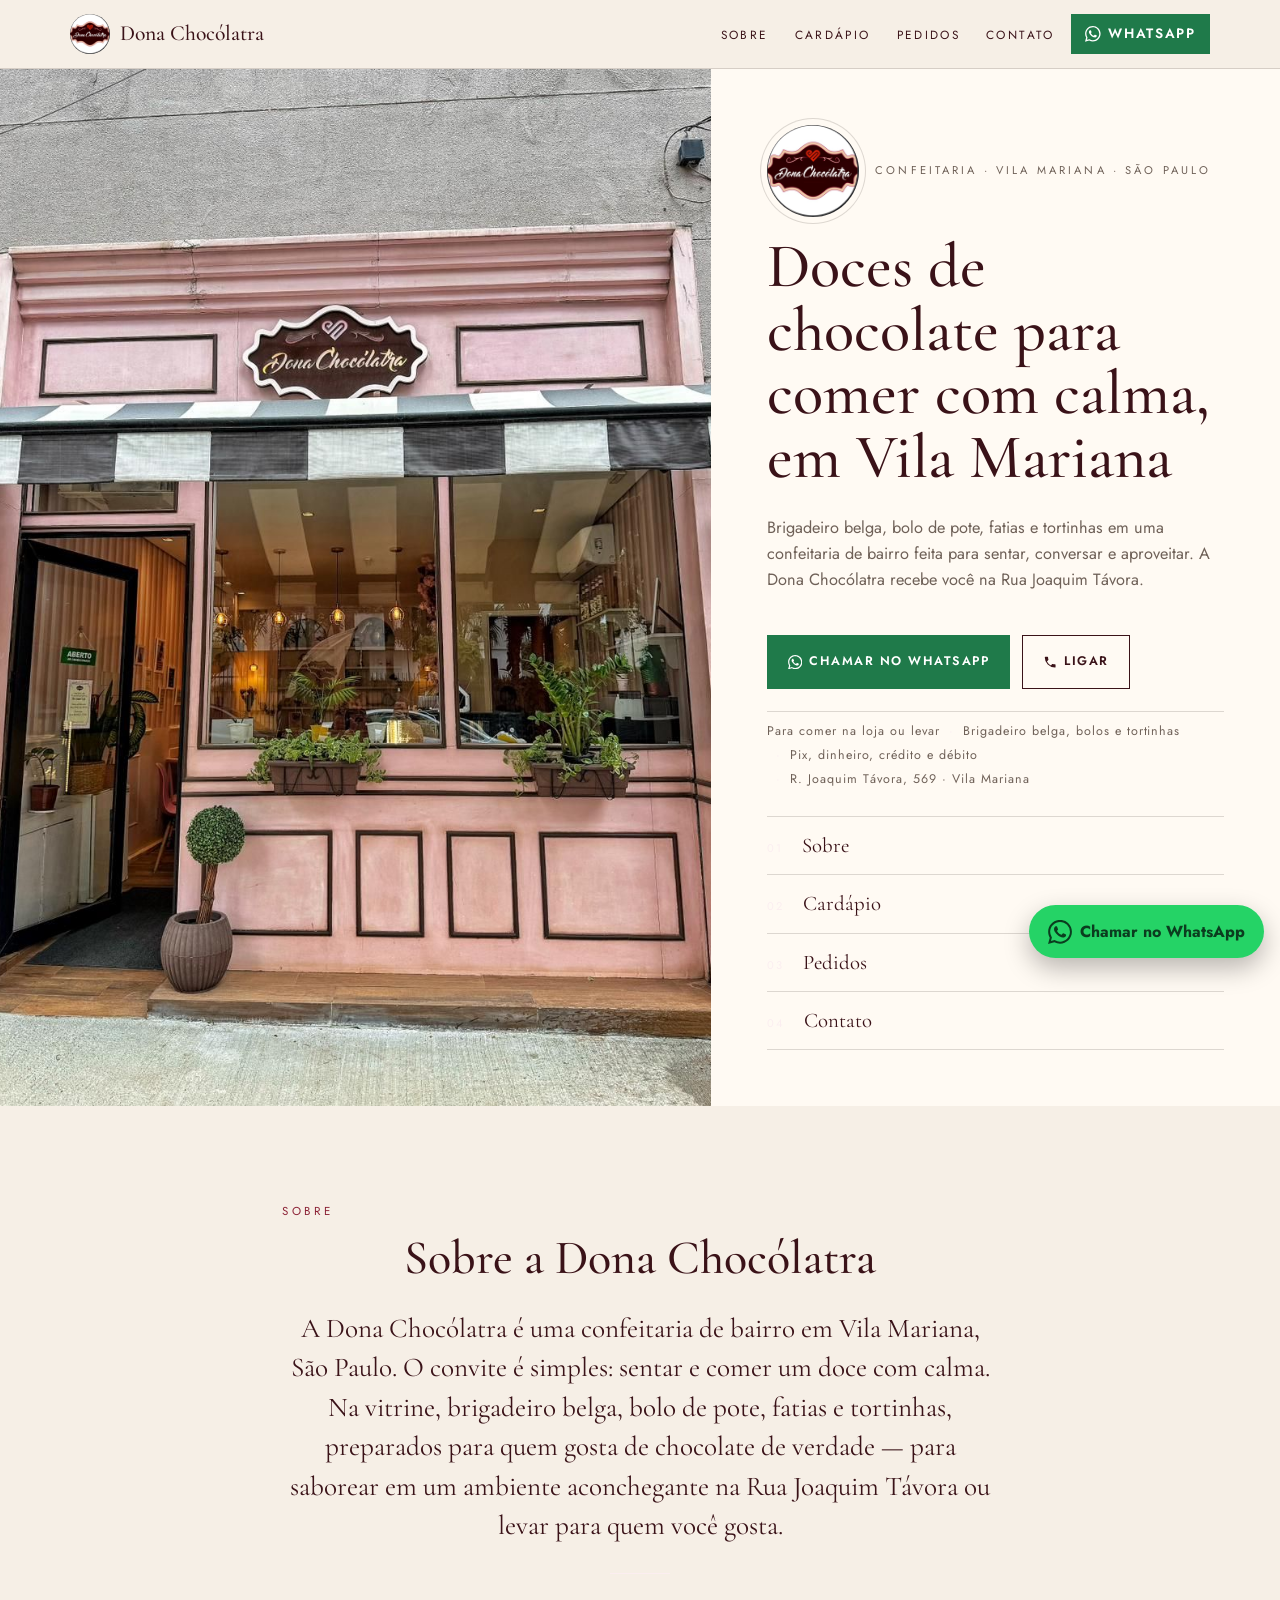
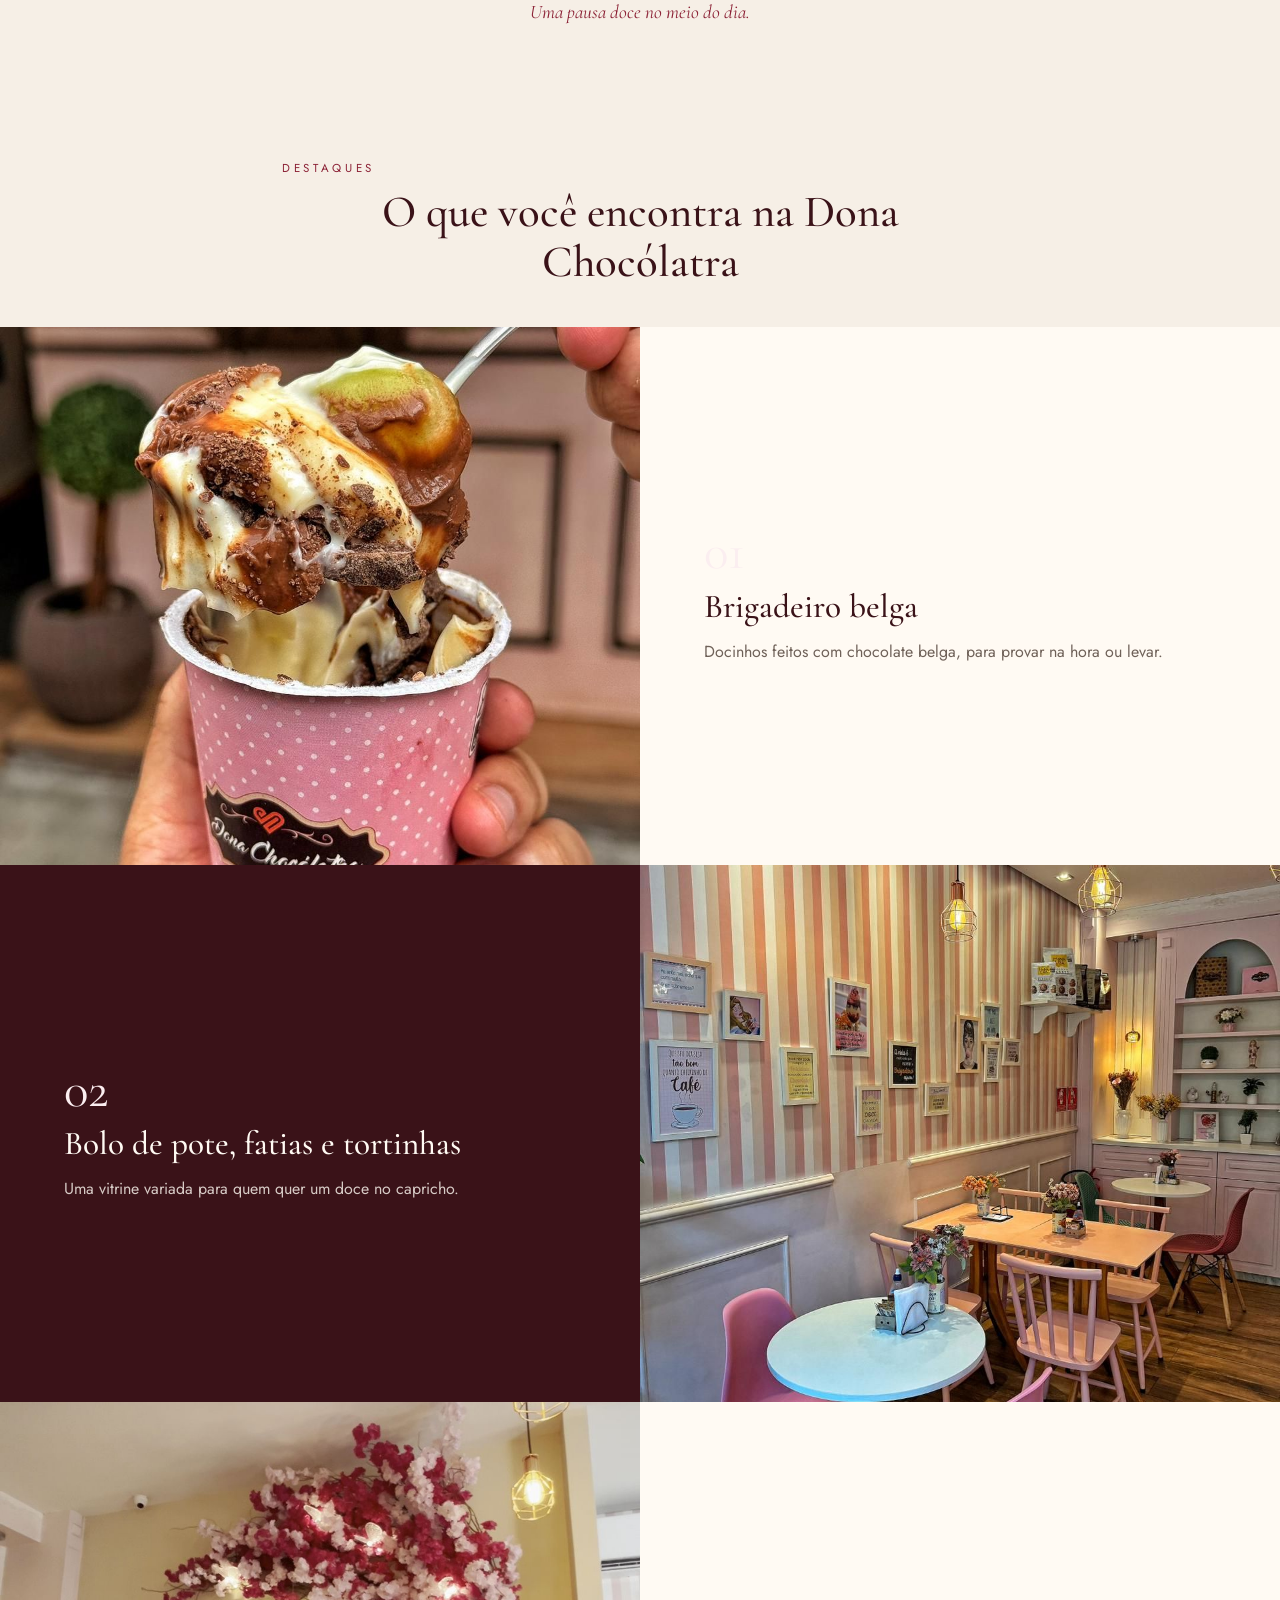
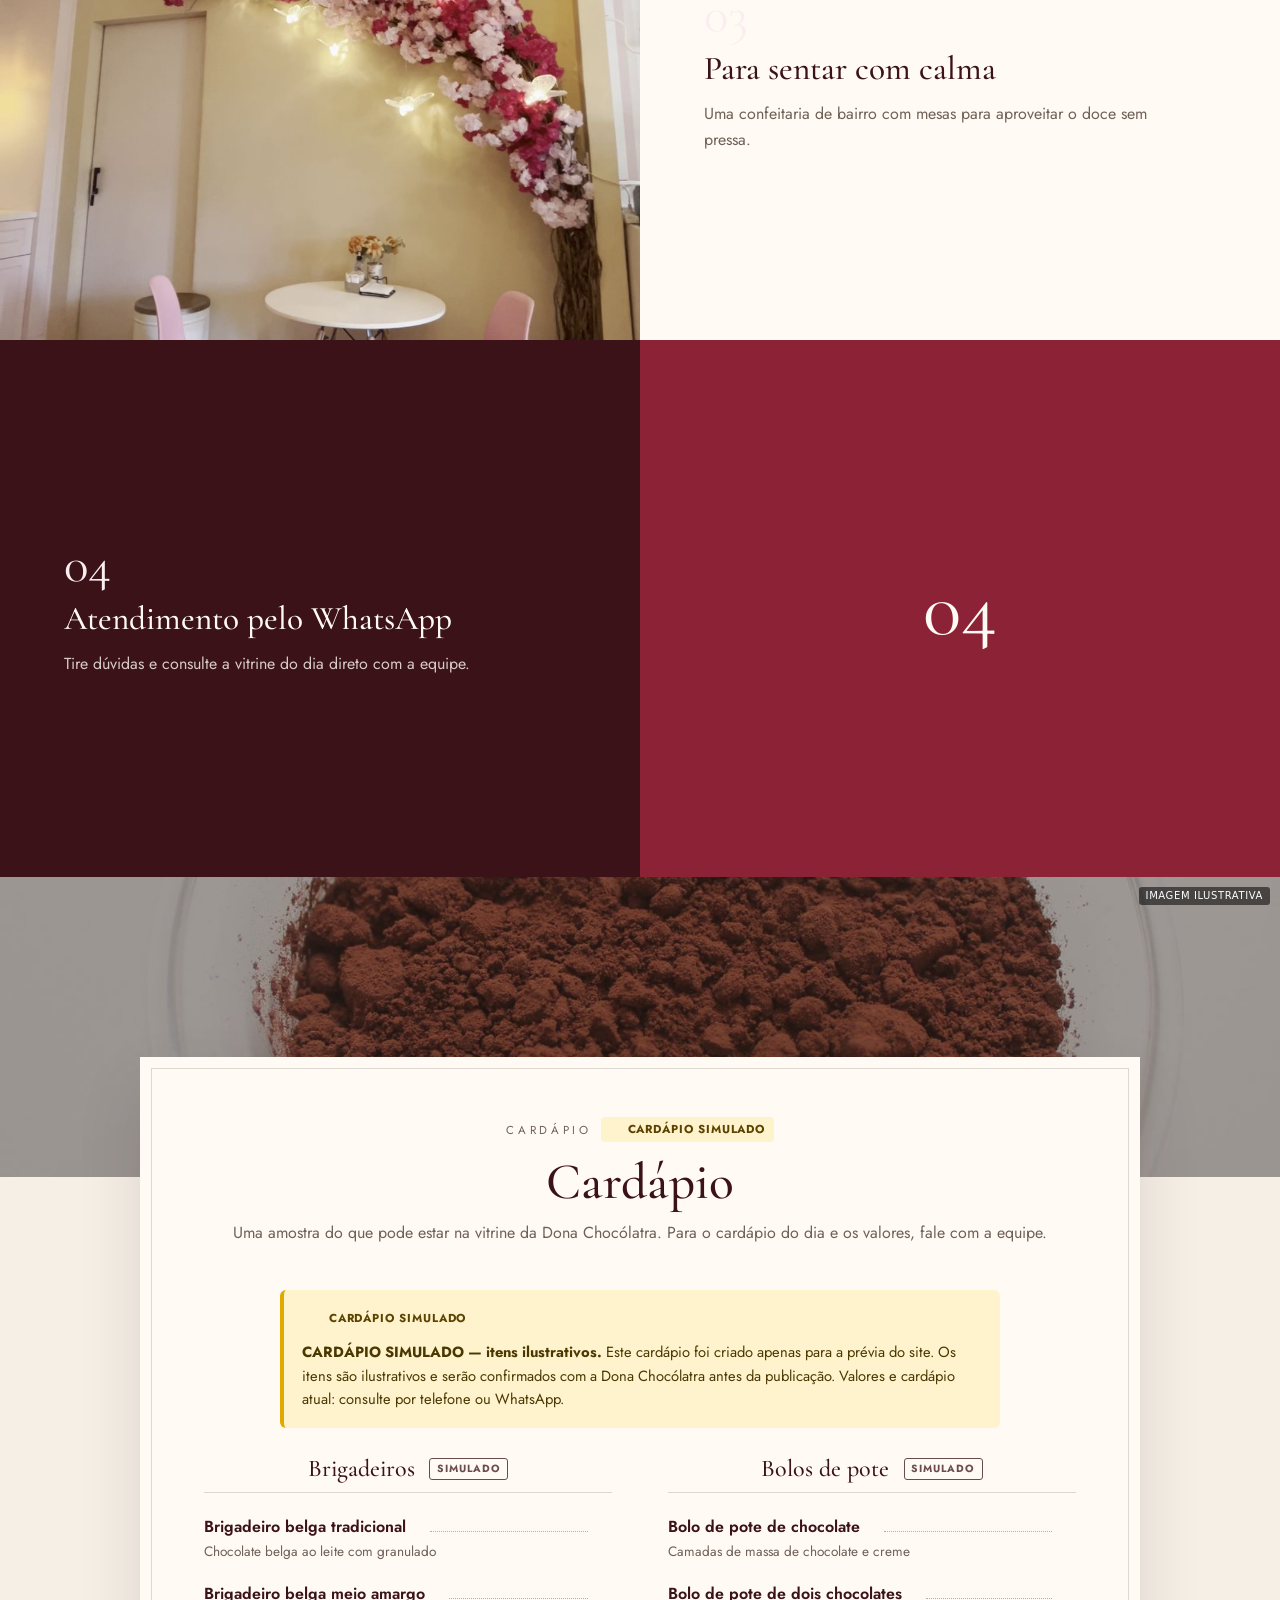
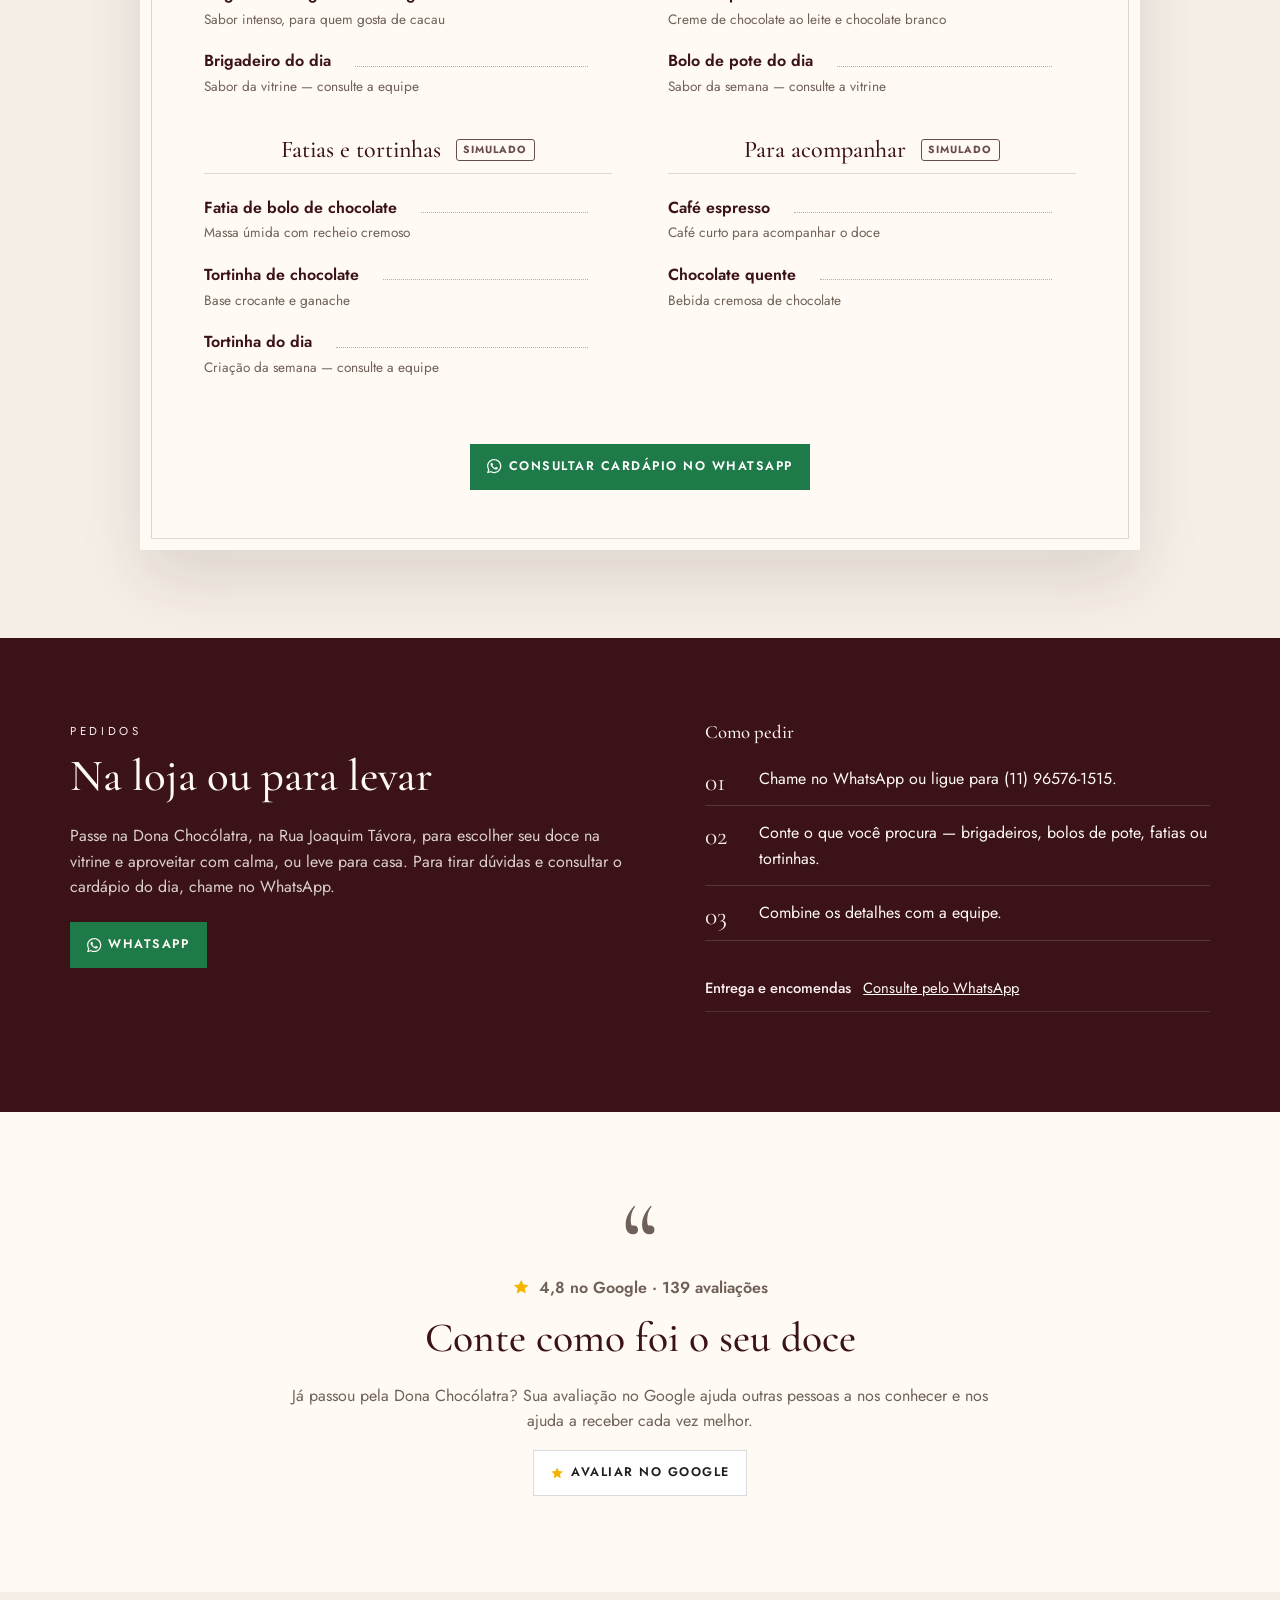
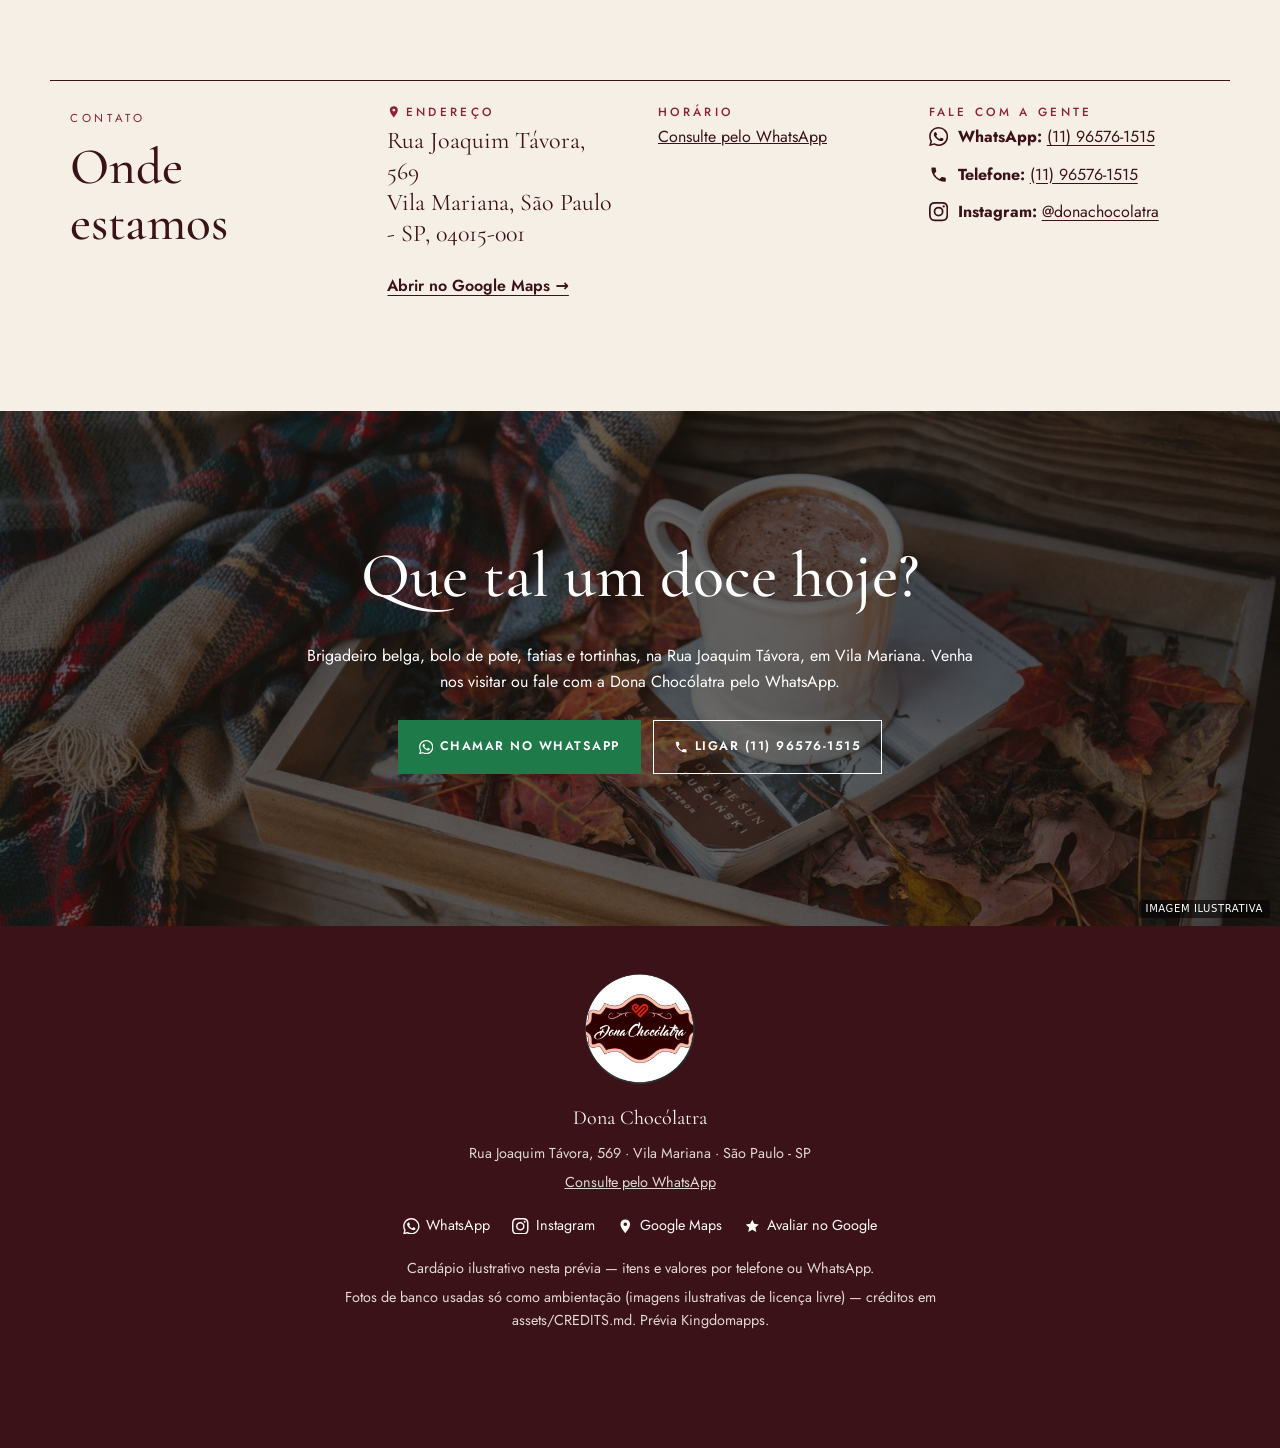
==== v1/index.html @ 901266a9 "publish: Dona Chocólatra — 2 estruturas de layout (copy.md)" ====
<!DOCTYPE html>
<html lang="pt-BR">
<head>
<meta charset="UTF-8" />
<meta name="viewport" content="width=device-width, initial-scale=1" />
<meta name="robots" content="noindex, nofollow" />
<title>Dona Chocólatra | Confeitaria em Vila Mariana, São Paulo</title>
<meta name="description" content="Confeitaria de bairro em Vila Mariana, na Rua Joaquim Távora. Brigadeiro belga, bolo de pote, fatias e tortinhas para comer com calma na loja ou levar. Chame a Dona Chocólatra no WhatsApp." />
<meta name="theme-color" content="#3a1218" />
<link rel="preconnect" href="https://fonts.googleapis.com" />
<link rel="preconnect" href="https://fonts.gstatic.com" crossorigin />
<link rel="stylesheet" href="https://fonts.googleapis.com/css2?family=Cormorant+Garamond:ital,wght@0,500;0,600;1,500&family=Jost:wght@400;500;600&display=swap" />
<link rel="stylesheet" href="../assets/core.css" />
<link rel="stylesheet" href="../assets/E01.css" />
<link rel="stylesheet" href="../assets/lead.css" />
<style>:root{--brand:#8c2236;--brand2:#fbeef0;--brand-ink:#3a1218}</style>
</head>
<body class="est-E01" data-hours='{}' data-hours-unknown='[]'>
<!-- Kingdomapps · estrutura E01 (Vitrine editorial) · v1 · copy: copy.md -->
<a class="skip" href="#conteudo">Pular para o conteúdo</a>
<header class="site-header e1-header" id="header">
  <div class="wrap header-inner">
    <a class="brand" href="#topo" aria-label="Dona Chocólatra — início"><img class="brand-logo" src="../assets/img/logo.jpg" width="400" height="400" alt="Logotipo Dona Chocólatra — placa vinho com coração vermelho e nome em letra cursiva" /><span class="brand-word">Dona Chocólatra</span></a>
    <nav class="site-nav" id="site-nav" aria-label="Principal"><ul><li><a href="#sobre">Sobre</a></li><li><a href="#cardapio">Cardápio</a></li><li><a href="#entrega">Pedidos</a></li><li><a href="#contato">Contato</a></li></ul></nav>
    <a class="btn btn-wa btn-sm header-cta" href="https://wa.me/5511965761515?text=Ol%C3%A1%21%20Vim%20pelo%20site%20da%20Dona%20Choc%C3%B3latra%20e%20gostaria%20de%20mais%20informa%C3%A7%C3%B5es." target="_blank" rel="noopener"><svg viewBox="0 0 24 24" aria-hidden="true" focusable="false"><path fill="currentColor" d="M17.47 14.38c-.3-.15-1.76-.87-2.03-.97-.27-.1-.47-.15-.67.15-.2.3-.77.97-.94 1.16-.17.2-.35.22-.64.07-.3-.15-1.26-.46-2.39-1.47-.88-.79-1.48-1.76-1.65-2.06-.17-.3-.02-.46.13-.6.13-.14.3-.35.45-.52.15-.17.2-.3.3-.5.1-.2.05-.37-.03-.52-.07-.15-.67-1.61-.92-2.2-.24-.58-.49-.5-.67-.51h-.57c-.2 0-.52.07-.8.37-.27.3-1.04 1.02-1.04 2.48s1.07 2.88 1.21 3.07c.15.2 2.1 3.2 5.08 4.49.71.31 1.26.49 1.7.63.71.22 1.36.19 1.87.12.57-.09 1.76-.72 2-1.41.25-.7.25-1.29.18-1.41-.08-.13-.27-.2-.57-.35zM12.05 21.78a9.87 9.87 0 0 1-5.03-1.38l-.36-.21-3.74.98 1-3.65-.24-.37a9.86 9.86 0 0 1-1.51-5.26c0-5.45 4.44-9.88 9.89-9.88 2.64 0 5.12 1.03 6.99 2.9a9.83 9.83 0 0 1 2.89 6.99c0 5.45-4.44 9.88-9.89 9.88zm8.41-18.3A11.82 11.82 0 0 0 12.05 0C5.5 0 .16 5.34.16 11.89c0 2.1.55 4.14 1.59 5.95L.06 24l6.3-1.65a11.88 11.88 0 0 0 5.69 1.45c6.55 0 11.89-5.34 11.89-11.89 0-3.18-1.24-6.17-3.48-8.41z"/></svg><span>WhatsApp</span></a>
    <button class="nav-toggle" type="button" aria-expanded="false" aria-controls="site-nav"><span class="sr-only">Abrir menu</span><span class="bars" aria-hidden="true"></span></button>
  </div>
</header>
<main id="conteudo">
<section class="e1-hero" id="topo" aria-labelledby="hero-title">
  <figure class="e1-hero-photo"><img src="../assets/img/fotos-foto-1.jpg" width="960" height="1280" alt="Fachada rosa da Dona Chocólatra na Rua Joaquim Távora, com toldo listrado e plantas na janela" fetchpriority="high" /></figure>
  <div class="e1-hero-panel">
    <div class="e1-hero-top"><img class="e1-emblem" src="../assets/img/logo.jpg" width="400" height="400" alt="Logotipo Dona Chocólatra — placa vinho com coração vermelho e nome em letra cursiva" /><p class="e1-eyebrow">Confeitaria · Vila Mariana · São Paulo</p></div>
    <h1 id="hero-title">Doces de chocolate para comer com calma, em Vila Mariana</h1>
    <p class="e1-lead">Brigadeiro belga, bolo de pote, fatias e tortinhas em uma confeitaria de bairro feita para sentar, conversar e aproveitar. A Dona Chocólatra recebe você na Rua Joaquim Távora.</p>
    <div class="hero-ctas"><a class="btn btn-wa btn-lg" href="https://wa.me/5511965761515?text=Ol%C3%A1%21%20Vim%20pelo%20site%20da%20Dona%20Choc%C3%B3latra%20e%20gostaria%20de%20mais%20informa%C3%A7%C3%B5es." target="_blank" rel="noopener"><svg viewBox="0 0 24 24" aria-hidden="true" focusable="false"><path fill="currentColor" d="M17.47 14.38c-.3-.15-1.76-.87-2.03-.97-.27-.1-.47-.15-.67.15-.2.3-.77.97-.94 1.16-.17.2-.35.22-.64.07-.3-.15-1.26-.46-2.39-1.47-.88-.79-1.48-1.76-1.65-2.06-.17-.3-.02-.46.13-.6.13-.14.3-.35.45-.52.15-.17.2-.3.3-.5.1-.2.05-.37-.03-.52-.07-.15-.67-1.61-.92-2.2-.24-.58-.49-.5-.67-.51h-.57c-.2 0-.52.07-.8.37-.27.3-1.04 1.02-1.04 2.48s1.07 2.88 1.21 3.07c.15.2 2.1 3.2 5.08 4.49.71.31 1.26.49 1.7.63.71.22 1.36.19 1.87.12.57-.09 1.76-.72 2-1.41.25-.7.25-1.29.18-1.41-.08-.13-.27-.2-.57-.35zM12.05 21.78a9.87 9.87 0 0 1-5.03-1.38l-.36-.21-3.74.98 1-3.65-.24-.37a9.86 9.86 0 0 1-1.51-5.26c0-5.45 4.44-9.88 9.89-9.88 2.64 0 5.12 1.03 6.99 2.9a9.83 9.83 0 0 1 2.89 6.99c0 5.45-4.44 9.88-9.89 9.88zm8.41-18.3A11.82 11.82 0 0 0 12.05 0C5.5 0 .16 5.34.16 11.89c0 2.1.55 4.14 1.59 5.95L.06 24l6.3-1.65a11.88 11.88 0 0 0 5.69 1.45c6.55 0 11.89-5.34 11.89-11.89 0-3.18-1.24-6.17-3.48-8.41z"/></svg><span>Chamar no WhatsApp</span></a><a class="btn btn-ghost btn-lg btn-tel" href="tel:+5511965761515"><svg viewBox="0 0 24 24" aria-hidden="true" focusable="false"><path fill="currentColor" d="M6.6 10.8a15.1 15.1 0 0 0 6.6 6.6l2.2-2.2a1 1 0 0 1 1-.25 11.4 11.4 0 0 0 3.6.57 1 1 0 0 1 1 1V20a1 1 0 0 1-1 1A17 17 0 0 1 3 4a1 1 0 0 1 1-1h3.5a1 1 0 0 1 1 1c0 1.25.2 2.45.57 3.57a1 1 0 0 1-.25 1z"/></svg><span>Ligar</span></a></div>
    <ul class="e1-chips"><li>Para comer na loja ou levar</li><li>Brigadeiro belga, bolos e tortinhas</li><li>Pix, dinheiro, crédito e débito</li><li>R. Joaquim Távora, 569 · Vila Mariana</li></ul>
    <nav class="e1-index" aria-label="Nesta página"><ol><li><a href="#sobre"><span class="e1-idx">01</span><span>Sobre</span></a></li><li><a href="#cardapio"><span class="e1-idx">02</span><span>Cardápio</span></a></li><li><a href="#entrega"><span class="e1-idx">03</span><span>Pedidos</span></a></li><li><a href="#contato"><span class="e1-idx">04</span><span>Contato</span></a></li></ol></nav>
  </div>
</section>
<section class="e1-sobre" id="sobre" aria-labelledby="sobre-title">
  <div class="e1-narrow">
    <p class="e1-kicker">Sobre</p>
    <h2 id="sobre-title">Sobre a Dona Chocólatra</h2>
    <p class="e1-intro">A Dona Chocólatra é uma confeitaria de bairro em Vila Mariana, São Paulo. O convite é simples: sentar e comer um doce com calma. Na vitrine, brigadeiro belga, bolo de pote, fatias e tortinhas, preparados para quem gosta de chocolate de verdade — para saborear em um ambiente aconchegante na Rua Joaquim Távora ou levar para quem você gosta.</p>
    <p class="e1-sign">Uma pausa doce no meio do dia.</p>
  </div>
</section>
<section class="e1-dest" id="destaques" aria-labelledby="dest-title">
  <div class="e1-narrow"><p class="e1-kicker">Destaques</p><h2 id="dest-title">O que você encontra na Dona Chocólatra</h2></div>
  <ol class="e1-rows"><li class="e1-row"><figure class="e1-row-media"><img src="../assets/img/fotos-foto-3.jpg" width="960" height="1280" alt="Copo da Dona Chocólatra com sobremesa de chocolate e creme" loading="lazy" decoding="async" /></figure>
      <div class="e1-row-text"><span class="e1-num" aria-hidden="true">01</span><h3>Brigadeiro belga</h3><p>Docinhos feitos com chocolate belga, para provar na hora ou levar.</p></div></li><li class="e1-row e1-flip"><figure class="e1-row-media"><img src="../assets/img/fotos-foto-4.jpg" width="960" height="1280" alt="Salão com parede listrada em rosa, quadros e mesas com flores" loading="lazy" decoding="async" /></figure>
      <div class="e1-row-text"><span class="e1-num" aria-hidden="true">02</span><h3>Bolo de pote, fatias e tortinhas</h3><p>Uma vitrine variada para quem quer um doce no capricho.</p></div></li><li class="e1-row"><figure class="e1-row-media"><img src="../assets/img/fotos-foto-2.jpg" width="1080" height="1920" alt="Mesa redonda com cadeiras rosa sob galho de flores decorativo" loading="lazy" decoding="async" /></figure>
      <div class="e1-row-text"><span class="e1-num" aria-hidden="true">03</span><h3>Para sentar com calma</h3><p>Uma confeitaria de bairro com mesas para aproveitar o doce sem pressa.</p></div></li><li class="e1-row e1-flip"><div class="e1-row-media e1-row-block" aria-hidden="true"><span>04</span></div>
      <div class="e1-row-text"><span class="e1-num" aria-hidden="true">04</span><h3>Atendimento pelo WhatsApp</h3><p>Tire dúvidas e consulte a vitrine do dia direto com a equipe.</p></div></li></ol>
</section>
<section class="e1-menu cardapio" id="cardapio" aria-labelledby="menu-title">
  <div class="amb amb-menu" style="--amb:url('../assets/img/ambiente-cocoa-powder.jpg')" aria-hidden="true"><span class="amb-tag">Imagem ilustrativa</span></div>
  <div class="e1-paper">
    <header class="e1-paper-head"><p class="e1-kicker">Cardápio <span class="sim-badge">Cardápio simulado</span></p>
      <h2 id="menu-title">Cardápio</h2><p>Uma amostra do que pode estar na vitrine da Dona Chocólatra. Para o cardápio do dia e os valores, fale com a equipe.</p></header>
    <div class="sim-notice" role="note"><span class="sim-badge">Cardápio simulado</span><p><strong>CARDÁPIO SIMULADO — itens ilustrativos.</strong> Este cardápio foi criado apenas para a prévia do site. Os itens são ilustrativos e serão confirmados com a Dona Chocólatra antes da publicação. Valores e cardápio atual: consulte por telefone ou WhatsApp.</p></div><div class="menu-panel menu-flat"><h3 class="menu-cat">Brigadeiros <span class="sim-tag">Simulado</span></h3><ul class="menu-list"><li class="mi"><span class="mi-name">Brigadeiro belga tradicional</span><span class="mi-desc">Chocolate belga ao leite com granulado</span></li><li class="mi"><span class="mi-name">Brigadeiro belga meio amargo</span><span class="mi-desc">Sabor intenso, para quem gosta de cacau</span></li><li class="mi"><span class="mi-name">Brigadeiro do dia</span><span class="mi-desc">Sabor da vitrine — consulte a equipe</span></li></ul></div><div class="menu-panel menu-flat"><h3 class="menu-cat">Bolos de pote <span class="sim-tag">Simulado</span></h3><ul class="menu-list"><li class="mi"><span class="mi-name">Bolo de pote de chocolate</span><span class="mi-desc">Camadas de massa de chocolate e creme</span></li><li class="mi"><span class="mi-name">Bolo de pote de dois chocolates</span><span class="mi-desc">Creme de chocolate ao leite e chocolate branco</span></li><li class="mi"><span class="mi-name">Bolo de pote do dia</span><span class="mi-desc">Sabor da semana — consulte a vitrine</span></li></ul></div><div class="menu-panel menu-flat"><h3 class="menu-cat">Fatias e tortinhas <span class="sim-tag">Simulado</span></h3><ul class="menu-list"><li class="mi"><span class="mi-name">Fatia de bolo de chocolate</span><span class="mi-desc">Massa úmida com recheio cremoso</span></li><li class="mi"><span class="mi-name">Tortinha de chocolate</span><span class="mi-desc">Base crocante e ganache</span></li><li class="mi"><span class="mi-name">Tortinha do dia</span><span class="mi-desc">Criação da semana — consulte a equipe</span></li></ul></div><div class="menu-panel menu-flat"><h3 class="menu-cat">Para acompanhar <span class="sim-tag">Simulado</span></h3><ul class="menu-list"><li class="mi"><span class="mi-name">Café espresso</span><span class="mi-desc">Café curto para acompanhar o doce</span></li><li class="mi"><span class="mi-name">Chocolate quente</span><span class="mi-desc">Bebida cremosa de chocolate</span></li></ul></div>
    <div class="menu-cta"><a class="btn btn-wa" href="https://wa.me/5511965761515?text=Ol%C3%A1%21%20Vim%20pelo%20site%20da%20Dona%20Choc%C3%B3latra%20e%20gostaria%20de%20mais%20informa%C3%A7%C3%B5es." target="_blank" rel="noopener"><svg viewBox="0 0 24 24" aria-hidden="true" focusable="false"><path fill="currentColor" d="M17.47 14.38c-.3-.15-1.76-.87-2.03-.97-.27-.1-.47-.15-.67.15-.2.3-.77.97-.94 1.16-.17.2-.35.22-.64.07-.3-.15-1.26-.46-2.39-1.47-.88-.79-1.48-1.76-1.65-2.06-.17-.3-.02-.46.13-.6.13-.14.3-.35.45-.52.15-.17.2-.3.3-.5.1-.2.05-.37-.03-.52-.07-.15-.67-1.61-.92-2.2-.24-.58-.49-.5-.67-.51h-.57c-.2 0-.52.07-.8.37-.27.3-1.04 1.02-1.04 2.48s1.07 2.88 1.21 3.07c.15.2 2.1 3.2 5.08 4.49.71.31 1.26.49 1.7.63.71.22 1.36.19 1.87.12.57-.09 1.76-.72 2-1.41.25-.7.25-1.29.18-1.41-.08-.13-.27-.2-.57-.35zM12.05 21.78a9.87 9.87 0 0 1-5.03-1.38l-.36-.21-3.74.98 1-3.65-.24-.37a9.86 9.86 0 0 1-1.51-5.26c0-5.45 4.44-9.88 9.89-9.88 2.64 0 5.12 1.03 6.99 2.9a9.83 9.83 0 0 1 2.89 6.99c0 5.45-4.44 9.88-9.89 9.88zm8.41-18.3A11.82 11.82 0 0 0 12.05 0C5.5 0 .16 5.34.16 11.89c0 2.1.55 4.14 1.59 5.95L.06 24l6.3-1.65a11.88 11.88 0 0 0 5.69 1.45c6.55 0 11.89-5.34 11.89-11.89 0-3.18-1.24-6.17-3.48-8.41z"/></svg><span>Consultar cardápio no WhatsApp</span></a></div>
  </div>
</section>
<section class="e1-orders" id="entrega" aria-labelledby="ent-title">
  <div class="wrap e1-orders-grid">
    <div><p class="e1-kicker">Pedidos</p><h2 id="ent-title">Na loja ou para levar</h2><p>Passe na Dona Chocólatra, na Rua Joaquim Távora, para escolher seu doce na vitrine e aproveitar com calma, ou leve para casa. Para tirar dúvidas e consultar o cardápio do dia, chame no WhatsApp.</p><div class="order-links"><a class="btn btn-wa" href="https://wa.me/5511965761515?text=Ol%C3%A1%21%20Vim%20pelo%20site%20da%20Dona%20Choc%C3%B3latra%20e%20gostaria%20de%20mais%20informa%C3%A7%C3%B5es." target="_blank" rel="noopener"><svg viewBox="0 0 24 24" aria-hidden="true" focusable="false"><path fill="currentColor" d="M17.47 14.38c-.3-.15-1.76-.87-2.03-.97-.27-.1-.47-.15-.67.15-.2.3-.77.97-.94 1.16-.17.2-.35.22-.64.07-.3-.15-1.26-.46-2.39-1.47-.88-.79-1.48-1.76-1.65-2.06-.17-.3-.02-.46.13-.6.13-.14.3-.35.45-.52.15-.17.2-.3.3-.5.1-.2.05-.37-.03-.52-.07-.15-.67-1.61-.92-2.2-.24-.58-.49-.5-.67-.51h-.57c-.2 0-.52.07-.8.37-.27.3-1.04 1.02-1.04 2.48s1.07 2.88 1.21 3.07c.15.2 2.1 3.2 5.08 4.49.71.31 1.26.49 1.7.63.71.22 1.36.19 1.87.12.57-.09 1.76-.72 2-1.41.25-.7.25-1.29.18-1.41-.08-.13-.27-.2-.57-.35zM12.05 21.78a9.87 9.87 0 0 1-5.03-1.38l-.36-.21-3.74.98 1-3.65-.24-.37a9.86 9.86 0 0 1-1.51-5.26c0-5.45 4.44-9.88 9.89-9.88 2.64 0 5.12 1.03 6.99 2.9a9.83 9.83 0 0 1 2.89 6.99c0 5.45-4.44 9.88-9.89 9.88zm8.41-18.3A11.82 11.82 0 0 0 12.05 0C5.5 0 .16 5.34.16 11.89c0 2.1.55 4.14 1.59 5.95L.06 24l6.3-1.65a11.88 11.88 0 0 0 5.69 1.45c6.55 0 11.89-5.34 11.89-11.89 0-3.18-1.24-6.17-3.48-8.41z"/></svg><span>WhatsApp</span></a></div></div>
    <div><h3>Como pedir</h3><ol class="e1-steps"><li>Chame no WhatsApp ou ligue para (11) 96576-1515.</li><li>Conte o que você procura — brigadeiros, bolos de pote, fatias ou tortinhas.</li><li>Combine os detalhes com a equipe.</li></ol><dl class="e1-kv"><div><dt>Entrega e encomendas</dt><dd><a href="https://wa.me/5511965761515?text=Ol%C3%A1%21%20Vim%20pelo%20site%20da%20Dona%20Choc%C3%B3latra%20e%20gostaria%20de%20mais%20informa%C3%A7%C3%B5es." target="_blank" rel="noopener">Consulte pelo WhatsApp</a></dd></div></dl></div>
  </div>
</section>
<section class="e1-review" id="avaliar" aria-labelledby="av-title">
  <div class="e1-narrow">
    <p class="e1-quote-mark" aria-hidden="true">“</p>
    <p class="selo"><svg viewBox="0 0 24 24" aria-hidden="true" focusable="false"><path fill="currentColor" d="M12 2.5l2.9 6 6.6.8-4.9 4.5 1.3 6.5L12 17.1l-5.9 3.2 1.3-6.5L2.5 9.3l6.6-.8z"/></svg><span>4,8 no Google · 139 avaliações</span></p>
    <h2 id="av-title">Conte como foi o seu doce</h2><p>Já passou pela Dona Chocólatra? Sua avaliação no Google ajuda outras pessoas a nos conhecer e nos ajuda a receber cada vez melhor.</p><a class="btn btn-review" href="https://search.google.com/local/writereview?placeid=ChIJ6TzaPtZbzpQRmnqxLxA_ln4" target="_blank" rel="noopener"><svg viewBox="0 0 24 24" aria-hidden="true" focusable="false"><path fill="currentColor" d="M12 2.5l2.9 6 6.6.8-4.9 4.5 1.3 6.5L12 17.1l-5.9 3.2 1.3-6.5L2.5 9.3l6.6-.8z"/></svg><span>Avaliar no Google</span></a>
  </div>
</section>
<section class="e1-contact" id="contato" aria-labelledby="ct-title">
  <div class="wrap e1-contact-grid">
    <div class="e1-contact-head"><p class="e1-kicker">Contato</p><h2 id="ct-title">Onde estamos</h2></div>
    <div class="ct-card ct-addr"><h3><svg viewBox="0 0 24 24" aria-hidden="true" focusable="false"><path fill="currentColor" d="M12 2a7 7 0 0 0-7 7c0 5.25 7 13 7 13s7-7.75 7-13a7 7 0 0 0-7-7zm0 9.5a2.5 2.5 0 1 1 0-5 2.5 2.5 0 0 1 0 5z"/></svg><span>Endereço</span></h3><p>Rua Joaquim Távora, 569<br />Vila Mariana, São Paulo - SP, 04015-001</p><a class="text-link" href="https://www.google.com/maps/place/?q=place_id:ChIJ6TzaPtZbzpQRmnqxLxA_ln4" target="_blank" rel="noopener">Abrir no Google Maps →</a></div>
    <div class="ct-card ct-hours"><h3>Horário</h3><p><a href="https://wa.me/5511965761515?text=Ol%C3%A1%21%20Vim%20pelo%20site%20da%20Dona%20Choc%C3%B3latra%20e%20gostaria%20de%20mais%20informa%C3%A7%C3%B5es." target="_blank" rel="noopener">Consulte pelo WhatsApp</a></p></div>
    <div class="ct-card"><h3>Fale com a gente</h3><ul class="ct-list"><li><svg viewBox="0 0 24 24" aria-hidden="true" focusable="false"><path fill="currentColor" d="M17.47 14.38c-.3-.15-1.76-.87-2.03-.97-.27-.1-.47-.15-.67.15-.2.3-.77.97-.94 1.16-.17.2-.35.22-.64.07-.3-.15-1.26-.46-2.39-1.47-.88-.79-1.48-1.76-1.65-2.06-.17-.3-.02-.46.13-.6.13-.14.3-.35.45-.52.15-.17.2-.3.3-.5.1-.2.05-.37-.03-.52-.07-.15-.67-1.61-.92-2.2-.24-.58-.49-.5-.67-.51h-.57c-.2 0-.52.07-.8.37-.27.3-1.04 1.02-1.04 2.48s1.07 2.88 1.21 3.07c.15.2 2.1 3.2 5.08 4.49.71.31 1.26.49 1.7.63.71.22 1.36.19 1.87.12.57-.09 1.76-.72 2-1.41.25-.7.25-1.29.18-1.41-.08-.13-.27-.2-.57-.35zM12.05 21.78a9.87 9.87 0 0 1-5.03-1.38l-.36-.21-3.74.98 1-3.65-.24-.37a9.86 9.86 0 0 1-1.51-5.26c0-5.45 4.44-9.88 9.89-9.88 2.64 0 5.12 1.03 6.99 2.9a9.83 9.83 0 0 1 2.89 6.99c0 5.45-4.44 9.88-9.89 9.88zm8.41-18.3A11.82 11.82 0 0 0 12.05 0C5.5 0 .16 5.34.16 11.89c0 2.1.55 4.14 1.59 5.95L.06 24l6.3-1.65a11.88 11.88 0 0 0 5.69 1.45c6.55 0 11.89-5.34 11.89-11.89 0-3.18-1.24-6.17-3.48-8.41z"/></svg><span><strong>WhatsApp:</strong> <a href="https://wa.me/5511965761515?text=Ol%C3%A1%21%20Vim%20pelo%20site%20da%20Dona%20Choc%C3%B3latra%20e%20gostaria%20de%20mais%20informa%C3%A7%C3%B5es." target="_blank" rel="noopener">(11) 96576-1515</a></span></li><li><svg viewBox="0 0 24 24" aria-hidden="true" focusable="false"><path fill="currentColor" d="M6.6 10.8a15.1 15.1 0 0 0 6.6 6.6l2.2-2.2a1 1 0 0 1 1-.25 11.4 11.4 0 0 0 3.6.57 1 1 0 0 1 1 1V20a1 1 0 0 1-1 1A17 17 0 0 1 3 4a1 1 0 0 1 1-1h3.5a1 1 0 0 1 1 1c0 1.25.2 2.45.57 3.57a1 1 0 0 1-.25 1z"/></svg><span><strong>Telefone:</strong> <a href="tel:+5511965761515">(11) 96576-1515</a></span></li><li><svg viewBox="0 0 24 24" aria-hidden="true" focusable="false"><path fill="currentColor" d="M12 2.2c3.2 0 3.58.01 4.85.07 3.25.15 4.77 1.69 4.92 4.92.06 1.27.07 1.65.07 4.85s-.01 3.58-.07 4.85c-.15 3.23-1.66 4.77-4.92 4.92-1.27.06-1.65.07-4.85.07s-3.58-.01-4.85-.07c-3.26-.15-4.77-1.7-4.92-4.92C2.17 15.58 2.16 15.2 2.16 12s.01-3.58.07-4.85C2.38 3.92 3.9 2.38 7.15 2.23 8.42 2.17 8.8 2.16 12 2.16zM12 0C8.74 0 8.33.01 7.05.07 2.7.27.27 2.69.07 7.05.01 8.33 0 8.74 0 12s.01 3.67.07 4.95c.2 4.36 2.62 6.78 6.98 6.98C8.33 23.99 8.74 24 12 24s3.67-.01 4.95-.07c4.35-.2 6.78-2.62 6.98-6.98.06-1.28.07-1.69.07-4.95s-.01-3.67-.07-4.95c-.2-4.35-2.62-6.78-6.98-6.98C15.67.01 15.26 0 12 0zm0 5.84a6.16 6.16 0 1 0 0 12.32 6.16 6.16 0 0 0 0-12.32zM12 16a4 4 0 1 1 0-8 4 4 0 0 1 0 8zm6.4-11.85a1.44 1.44 0 1 0 0 2.88 1.44 1.44 0 0 0 0-2.88z"/></svg><span><strong>Instagram:</strong> <a href="https://instagram.com/donachocolatra" target="_blank" rel="noopener">@donachocolatra</a></span></li></ul></div>
  </div>
</section>
<section class="e1-cta cta-final" id="cta-final" aria-labelledby="cta-title">
  <div class="amb amb-cta" style="--amb:url('../assets/img/ambiente-hot-chocolate.jpg')" aria-hidden="true"><span class="amb-tag">Imagem ilustrativa</span></div>
  <div class="e1-cta-inner"><h2 id="cta-title">Que tal um doce hoje?</h2><p>Brigadeiro belga, bolo de pote, fatias e tortinhas, na Rua Joaquim Távora, em Vila Mariana. Venha nos visitar ou fale com a Dona Chocólatra pelo WhatsApp.</p><div class="hero-ctas"><a class="btn btn-wa btn-lg" href="https://wa.me/5511965761515?text=Ol%C3%A1%21%20Vim%20pelo%20site%20da%20Dona%20Choc%C3%B3latra%20e%20gostaria%20de%20mais%20informa%C3%A7%C3%B5es." target="_blank" rel="noopener"><svg viewBox="0 0 24 24" aria-hidden="true" focusable="false"><path fill="currentColor" d="M17.47 14.38c-.3-.15-1.76-.87-2.03-.97-.27-.1-.47-.15-.67.15-.2.3-.77.97-.94 1.16-.17.2-.35.22-.64.07-.3-.15-1.26-.46-2.39-1.47-.88-.79-1.48-1.76-1.65-2.06-.17-.3-.02-.46.13-.6.13-.14.3-.35.45-.52.15-.17.2-.3.3-.5.1-.2.05-.37-.03-.52-.07-.15-.67-1.61-.92-2.2-.24-.58-.49-.5-.67-.51h-.57c-.2 0-.52.07-.8.37-.27.3-1.04 1.02-1.04 2.48s1.07 2.88 1.21 3.07c.15.2 2.1 3.2 5.08 4.49.71.31 1.26.49 1.7.63.71.22 1.36.19 1.87.12.57-.09 1.76-.72 2-1.41.25-.7.25-1.29.18-1.41-.08-.13-.27-.2-.57-.35zM12.05 21.78a9.87 9.87 0 0 1-5.03-1.38l-.36-.21-3.74.98 1-3.65-.24-.37a9.86 9.86 0 0 1-1.51-5.26c0-5.45 4.44-9.88 9.89-9.88 2.64 0 5.12 1.03 6.99 2.9a9.83 9.83 0 0 1 2.89 6.99c0 5.45-4.44 9.88-9.89 9.88zm8.41-18.3A11.82 11.82 0 0 0 12.05 0C5.5 0 .16 5.34.16 11.89c0 2.1.55 4.14 1.59 5.95L.06 24l6.3-1.65a11.88 11.88 0 0 0 5.69 1.45c6.55 0 11.89-5.34 11.89-11.89 0-3.18-1.24-6.17-3.48-8.41z"/></svg><span>Chamar no WhatsApp</span></a><a class="btn btn-ghost btn-lg" href="tel:+5511965761515"><svg viewBox="0 0 24 24" aria-hidden="true" focusable="false"><path fill="currentColor" d="M6.6 10.8a15.1 15.1 0 0 0 6.6 6.6l2.2-2.2a1 1 0 0 1 1-.25 11.4 11.4 0 0 0 3.6.57 1 1 0 0 1 1 1V20a1 1 0 0 1-1 1A17 17 0 0 1 3 4a1 1 0 0 1 1-1h3.5a1 1 0 0 1 1 1c0 1.25.2 2.45.57 3.57a1 1 0 0 1-.25 1z"/></svg><span>Ligar (11) 96576-1515</span></a></div></div>
</section>
</main>
<footer class="site-footer e1-footer">
  <div class="e1-narrow">
    <img class="e1-foot-logo" src="../assets/img/logo.jpg" width="400" height="400" alt="Logotipo Dona Chocólatra — placa vinho com coração vermelho e nome em letra cursiva" />
    <p class="f-name">Dona Chocólatra</p><p>Rua Joaquim Távora, 569 · Vila Mariana · São Paulo - SP</p><p><a href="https://wa.me/5511965761515?text=Ol%C3%A1%21%20Vim%20pelo%20site%20da%20Dona%20Choc%C3%B3latra%20e%20gostaria%20de%20mais%20informa%C3%A7%C3%B5es." target="_blank" rel="noopener">Consulte pelo WhatsApp</a></p>
    <nav class="f-links" aria-label="Links"><a href="https://wa.me/5511965761515?text=Ol%C3%A1%21%20Vim%20pelo%20site%20da%20Dona%20Choc%C3%B3latra%20e%20gostaria%20de%20mais%20informa%C3%A7%C3%B5es." target="_blank" rel="noopener"><svg viewBox="0 0 24 24" aria-hidden="true" focusable="false"><path fill="currentColor" d="M17.47 14.38c-.3-.15-1.76-.87-2.03-.97-.27-.1-.47-.15-.67.15-.2.3-.77.97-.94 1.16-.17.2-.35.22-.64.07-.3-.15-1.26-.46-2.39-1.47-.88-.79-1.48-1.76-1.65-2.06-.17-.3-.02-.46.13-.6.13-.14.3-.35.45-.52.15-.17.2-.3.3-.5.1-.2.05-.37-.03-.52-.07-.15-.67-1.61-.92-2.2-.24-.58-.49-.5-.67-.51h-.57c-.2 0-.52.07-.8.37-.27.3-1.04 1.02-1.04 2.48s1.07 2.88 1.21 3.07c.15.2 2.1 3.2 5.08 4.49.71.31 1.26.49 1.7.63.71.22 1.36.19 1.87.12.57-.09 1.76-.72 2-1.41.25-.7.25-1.29.18-1.41-.08-.13-.27-.2-.57-.35zM12.05 21.78a9.87 9.87 0 0 1-5.03-1.38l-.36-.21-3.74.98 1-3.65-.24-.37a9.86 9.86 0 0 1-1.51-5.26c0-5.45 4.44-9.88 9.89-9.88 2.64 0 5.12 1.03 6.99 2.9a9.83 9.83 0 0 1 2.89 6.99c0 5.45-4.44 9.88-9.89 9.88zm8.41-18.3A11.82 11.82 0 0 0 12.05 0C5.5 0 .16 5.34.16 11.89c0 2.1.55 4.14 1.59 5.95L.06 24l6.3-1.65a11.88 11.88 0 0 0 5.69 1.45c6.55 0 11.89-5.34 11.89-11.89 0-3.18-1.24-6.17-3.48-8.41z"/></svg><span>WhatsApp</span></a><a href="https://instagram.com/donachocolatra" target="_blank" rel="noopener"><svg viewBox="0 0 24 24" aria-hidden="true" focusable="false"><path fill="currentColor" d="M12 2.2c3.2 0 3.58.01 4.85.07 3.25.15 4.77 1.69 4.92 4.92.06 1.27.07 1.65.07 4.85s-.01 3.58-.07 4.85c-.15 3.23-1.66 4.77-4.92 4.92-1.27.06-1.65.07-4.85.07s-3.58-.01-4.85-.07c-3.26-.15-4.77-1.7-4.92-4.92C2.17 15.58 2.16 15.2 2.16 12s.01-3.58.07-4.85C2.38 3.92 3.9 2.38 7.15 2.23 8.42 2.17 8.8 2.16 12 2.16zM12 0C8.74 0 8.33.01 7.05.07 2.7.27.27 2.69.07 7.05.01 8.33 0 8.74 0 12s.01 3.67.07 4.95c.2 4.36 2.62 6.78 6.98 6.98C8.33 23.99 8.74 24 12 24s3.67-.01 4.95-.07c4.35-.2 6.78-2.62 6.98-6.98.06-1.28.07-1.69.07-4.95s-.01-3.67-.07-4.95c-.2-4.35-2.62-6.78-6.98-6.98C15.67.01 15.26 0 12 0zm0 5.84a6.16 6.16 0 1 0 0 12.32 6.16 6.16 0 0 0 0-12.32zM12 16a4 4 0 1 1 0-8 4 4 0 0 1 0 8zm6.4-11.85a1.44 1.44 0 1 0 0 2.88 1.44 1.44 0 0 0 0-2.88z"/></svg><span>Instagram</span></a><a href="https://www.google.com/maps/place/?q=place_id:ChIJ6TzaPtZbzpQRmnqxLxA_ln4" target="_blank" rel="noopener"><svg viewBox="0 0 24 24" aria-hidden="true" focusable="false"><path fill="currentColor" d="M12 2a7 7 0 0 0-7 7c0 5.25 7 13 7 13s7-7.75 7-13a7 7 0 0 0-7-7zm0 9.5a2.5 2.5 0 1 1 0-5 2.5 2.5 0 0 1 0 5z"/></svg><span>Google Maps</span></a><a href="https://search.google.com/local/writereview?placeid=ChIJ6TzaPtZbzpQRmnqxLxA_ln4" target="_blank" rel="noopener"><svg viewBox="0 0 24 24" aria-hidden="true" focusable="false"><path fill="currentColor" d="M12 2.5l2.9 6 6.6.8-4.9 4.5 1.3 6.5L12 17.1l-5.9 3.2 1.3-6.5L2.5 9.3l6.6-.8z"/></svg><span>Avaliar no Google</span></a></nav>
    <p class="f-note">Cardápio ilustrativo nesta prévia — itens e valores por telefone ou WhatsApp.</p>
    <p class="f-credit">Fotos de banco usadas só como ambientação (imagens ilustrativas de licença livre) — créditos em assets/CREDITS.md. Prévia Kingdomapps.</p>
  </div>
</footer>
<a class="wa-float" href="https://wa.me/5511965761515?text=Ol%C3%A1%21%20Vim%20pelo%20site%20da%20Dona%20Choc%C3%B3latra%20e%20gostaria%20de%20mais%20informa%C3%A7%C3%B5es." target="_blank" rel="noopener" aria-label="Chamar a Dona Chocólatra no WhatsApp"><svg viewBox="0 0 24 24" aria-hidden="true" focusable="false"><path fill="currentColor" d="M17.47 14.38c-.3-.15-1.76-.87-2.03-.97-.27-.1-.47-.15-.67.15-.2.3-.77.97-.94 1.16-.17.2-.35.22-.64.07-.3-.15-1.26-.46-2.39-1.47-.88-.79-1.48-1.76-1.65-2.06-.17-.3-.02-.46.13-.6.13-.14.3-.35.45-.52.15-.17.2-.3.3-.5.1-.2.05-.37-.03-.52-.07-.15-.67-1.61-.92-2.2-.24-.58-.49-.5-.67-.51h-.57c-.2 0-.52.07-.8.37-.27.3-1.04 1.02-1.04 2.48s1.07 2.88 1.21 3.07c.15.2 2.1 3.2 5.08 4.49.71.31 1.26.49 1.7.63.71.22 1.36.19 1.87.12.57-.09 1.76-.72 2-1.41.25-.7.25-1.29.18-1.41-.08-.13-.27-.2-.57-.35zM12.05 21.78a9.87 9.87 0 0 1-5.03-1.38l-.36-.21-3.74.98 1-3.65-.24-.37a9.86 9.86 0 0 1-1.51-5.26c0-5.45 4.44-9.88 9.89-9.88 2.64 0 5.12 1.03 6.99 2.9a9.83 9.83 0 0 1 2.89 6.99c0 5.45-4.44 9.88-9.89 9.88zm8.41-18.3A11.82 11.82 0 0 0 12.05 0C5.5 0 .16 5.34.16 11.89c0 2.1.55 4.14 1.59 5.95L.06 24l6.3-1.65a11.88 11.88 0 0 0 5.69 1.45c6.55 0 11.89-5.34 11.89-11.89 0-3.18-1.24-6.17-3.48-8.41z"/></svg><span>Chamar no WhatsApp</span></a>
<script src="../assets/site.js" defer></script>
</body>
</html>
---- assets/core.css ----
/* Kingdomapps — base institucional (estrutura e mecânica comuns às 3 skins) */
*,*::before,*::after{box-sizing:border-box}
html{scroll-behavior:smooth;-webkit-text-size-adjust:100%}
body{margin:0;background:var(--bg);color:var(--ink);font-family:var(--font-body);font-size:16px;line-height:1.6;text-rendering:optimizeLegibility}
img{max-width:100%;height:auto;display:block}
a{color:inherit}
h1,h2,h3{font-family:var(--font-display);line-height:1.1;margin:0 0 .5em;font-weight:var(--display-weight,600)}
p{margin:0 0 1em}
ul,ol{margin:0;padding:0}
svg{width:1.15em;height:1.15em;flex:none}
.sr-only{position:absolute;width:1px;height:1px;overflow:hidden;clip:rect(0 0 0 0);white-space:nowrap}
.skip{position:absolute;left:12px;top:-60px;z-index:100;background:var(--ink);color:var(--bg);padding:10px 14px}
.skip:focus{top:12px}
:focus-visible{outline:3px solid var(--focus,var(--brand2));outline-offset:3px}
.wrap{width:100%;max-width:1180px;margin:0 auto;padding:0 20px}
.sec{padding:var(--sec-pad,72px) 0;position:relative}
.kicker{font-size:.78rem;letter-spacing:.18em;text-transform:uppercase;color:var(--muted);margin-bottom:.8em;display:flex;align-items:center;gap:.6em;flex-wrap:wrap}
.lead{font-size:1.08rem;color:var(--muted)}
.tbc{display:inline-block;font-size:.78em;padding:.1em .6em;border:1px dashed currentColor;border-radius:99px;opacity:.85;white-space:nowrap}
.interim-flag{margin:0;padding:8px 20px;background:#fff3cd;color:#5c4400;font:600 13px/1.4 system-ui,sans-serif;text-align:center}
/* botões */
.btn{display:inline-flex;align-items:center;justify-content:center;gap:.55em;min-height:46px;padding:.7em 1.3em;text-decoration:none;font-weight:600;border:1px solid transparent;border-radius:var(--btn-radius,6px);cursor:pointer;transition:transform .15s ease,background .2s ease,color .2s ease,border-color .2s ease;font-family:var(--font-btn,var(--font-body));letter-spacing:var(--btn-track,0);text-transform:var(--btn-case,none);font-size:var(--btn-size,.95rem)}
.btn:hover{transform:translateY(-1px)}
.btn-lg{min-height:54px;padding:.85em 1.6em}
.btn-sm{min-height:40px;padding:.5em 1em;font-size:.85rem}
.btn-wa{background:var(--wa-bg);color:var(--wa-ink);border-color:var(--wa-bg)}
.btn-wa:hover{background:var(--wa-hover,var(--wa-bg))}
.btn-ghost{background:transparent;color:inherit;border-color:currentColor}
.btn-review{background:var(--review-bg,#fff);color:var(--review-ink,#1f1f1f);border-color:var(--review-line,#dadce0)}
.btn-review svg{color:#f4b400}
/* header */
.site-header{position:sticky;top:0;z-index:50;background:var(--header-bg,var(--bg));color:var(--header-ink,var(--ink));transition:background .25s ease,box-shadow .25s ease}
.header-inner{display:flex;align-items:center;gap:16px;min-height:68px}
.brand{display:flex;align-items:center;gap:10px;text-decoration:none;margin-right:auto}
.brand-logo{width:46px;height:46px;object-fit:cover;border-radius:var(--logo-radius,50%);background:#fff}
.brand-word{font-family:var(--font-display);font-size:1.35rem;font-weight:var(--display-weight,600);line-height:1}
.site-nav ul{list-style:none;display:flex;gap:26px}
.site-nav a{text-decoration:none;font-size:.9rem}
.site-nav a:hover{text-decoration:underline;text-underline-offset:6px}
.nav-toggle{display:none;background:none;border:0;color:inherit;width:44px;height:44px;cursor:pointer;padding:0}
.nav-toggle .bars,.nav-toggle .bars::before,.nav-toggle .bars::after{display:block;width:22px;height:2px;background:currentColor;margin:auto;position:relative;transition:transform .2s ease}
.nav-toggle .bars::before,.nav-toggle .bars::after{content:"";position:absolute;left:0}
.nav-toggle .bars::before{top:-7px}.nav-toggle .bars::after{top:7px}
.nav-open .nav-toggle .bars{background:transparent}
.nav-open .nav-toggle .bars::before{transform:translateY(7px) rotate(45deg)}
.nav-open .nav-toggle .bars::after{transform:translateY(-7px) rotate(-45deg)}
@media (max-width:880px){
  .nav-toggle{display:block}
  .header-cta span{display:none}
  .header-cta{padding:.5em .7em}
  .site-nav{position:fixed;inset:68px 0 auto 0;background:var(--nav-mobile-bg,var(--bg));color:var(--ink);padding:12px 20px 24px;box-shadow:0 18px 30px rgba(0,0,0,.18);transform:translateY(-12px);opacity:0;visibility:hidden;transition:.2s ease}
  .nav-open .site-nav{transform:none;opacity:1;visibility:visible}
  .site-nav ul{flex-direction:column;gap:0}
  .site-nav a{display:block;padding:14px 0;font-size:1.05rem;border-bottom:1px solid var(--line)}
}
/* hero */
.hero{position:relative;overflow:hidden}
.hero-media{margin:0}
.hero-media img{width:100%;height:100%;object-fit:cover}
.hero-copy{position:relative}
.hero h1{font-size:clamp(2.3rem,6vw,4.4rem)}
.eyebrow{font-size:.8rem;letter-spacing:.2em;text-transform:uppercase;margin-bottom:1.1em}
.hero-ctas{display:flex;flex-wrap:wrap;gap:12px;margin:1.6em 0 1.4em}
.chips{list-style:none;display:flex;flex-wrap:wrap;gap:8px}
.chips li{font-size:.85rem;padding:.35em .85em;border:1px solid var(--chip-line,currentColor);border-radius:var(--chip-radius,99px)}
.open-badge{display:inline-flex;align-items:center;gap:.5em;font-size:.85rem;font-weight:600;margin:0}
.open-badge::before{content:"";width:9px;height:9px;border-radius:50%;background:#2fbf71;box-shadow:0 0 0 4px rgba(47,191,113,.2)}
.open-badge[hidden]{display:none}
/* sobre + galeria */
.sobre-grid{display:grid;gap:40px}
.apoio{font-weight:600}
.gallery{display:grid;grid-template-columns:repeat(2,1fr);gap:var(--gal-gap,10px)}
.g-item{margin:0;position:relative;overflow:hidden;border-radius:var(--img-radius,0)}
.g-item img{width:100%;height:100%;object-fit:cover;aspect-ratio:1/1}
.g-item figcaption{position:absolute;left:0;right:0;bottom:0;padding:22px 10px 8px;font-size:.78rem;color:#fff;background:linear-gradient(transparent,rgba(0,0,0,.72))}
@media (min-width:900px){.sobre-grid{grid-template-columns:1fr 1.15fr;align-items:center;gap:64px}}
/* destaques */
.feats{list-style:none;display:grid;gap:18px;grid-template-columns:1fr;margin-top:28px}
@media (min-width:640px){.feats{grid-template-columns:repeat(2,1fr)}}
@media (min-width:1000px){.feats{grid-template-columns:repeat(4,1fr)}}
.feat h3{font-size:1.3rem}
.feat p{margin:0;color:var(--muted)}
.feat-n{display:block;font-family:var(--font-display);font-size:1.1rem;margin-bottom:.6em;color:var(--accent)}
/* cardápio */
.cardapio{overflow:hidden}
.amb{position:absolute;inset:0;background-image:var(--amb);background-size:cover;background-position:center;z-index:0}
.amb::after{content:"";position:absolute;inset:0;background:var(--amb-overlay,rgba(0,0,0,.6))}
.amb-tag{position:absolute;right:10px;bottom:8px;z-index:2;font:500 10px/1 system-ui,sans-serif;letter-spacing:.06em;text-transform:uppercase;color:#fff;background:rgba(0,0,0,.55);padding:4px 7px;border-radius:3px}
.amb-menu{bottom:auto;height:var(--amb-menu-h,320px)}
.cardapio .wrap,.cta-final .wrap{position:relative;z-index:1}
.menu-head{max-width:720px}
.sim-badge{display:inline-flex;align-items:center;gap:.4em;font:700 .72rem/1 var(--font-body);letter-spacing:.08em;text-transform:uppercase;background:var(--sim-bg,#fff3cd);color:var(--sim-ink,#5c4400);padding:.5em .75em;border-radius:4px}
.sim-badge::before{content:"!";display:inline-grid;place-items:center;width:1.3em;height:1.3em;border-radius:50%;background:currentColor;color:var(--sim-bg,#fff3cd);font-size:.9em}
.sim-notice{display:flex;flex-direction:column;gap:10px;align-items:flex-start;margin:24px 0;padding:16px 18px;background:var(--notice-bg,rgba(255,243,205,.95));color:var(--notice-ink,#4a3800);border-left:4px solid #e0a800;border-radius:6px;font-size:.92rem}
.sim-notice p{margin:0}
.menu-tabs{display:flex;flex-wrap:wrap;gap:8px;margin:8px 0 22px}
.menu-tabs [role=tab]{font:inherit;cursor:pointer;min-height:44px;padding:.5em 1.1em;border:1px solid var(--line);background:transparent;color:inherit;border-radius:var(--btn-radius,6px)}
.menu-tabs [role=tab][aria-selected=true]{background:var(--tab-on-bg,var(--ink));color:var(--tab-on-ink,var(--bg));border-color:var(--tab-on-bg,var(--ink))}
.menu-panel{padding:22px;background:var(--surface);border:1px solid var(--line);border-radius:var(--card-radius,8px)}
.menu-cat{font-size:1.4rem;display:flex;align-items:center;gap:.6em;flex-wrap:wrap}
.sim-tag{font:700 .65rem/1 var(--font-body);letter-spacing:.1em;text-transform:uppercase;padding:.45em .6em;border:1px solid currentColor;border-radius:3px;opacity:.75}
.menu-list{list-style:none;display:grid;gap:0}
@media (min-width:820px){.menu-list{grid-template-columns:1fr 1fr;column-gap:40px}}
.mi{display:grid;grid-template-columns:1fr auto;gap:2px 16px;padding:14px 0;border-bottom:1px dashed var(--line)}
.mi-name{font-weight:600}
.mi-desc{grid-column:1/2;grid-row:2;font-size:.9rem;color:var(--muted)}
.mi-price{grid-column:2;grid-row:1;white-space:nowrap;font-weight:600;color:var(--price,var(--accent))}
.mi-price .pl{font-weight:400;font-size:.78rem;color:var(--muted)}
.menu-note{margin:14px 0 0;color:var(--muted)}
.menu-cta{margin-top:26px}
/* entrega */
.entrega-grid{display:grid;gap:36px}
@media (min-width:900px){.entrega-grid{grid-template-columns:1.1fr 1fr;align-items:start;gap:64px}}
.kv{display:grid;gap:10px;margin:18px 0 0}
.kv div{display:flex;flex-wrap:wrap;gap:6px 12px;align-items:center;padding:10px 0;border-top:1px solid var(--line)}
.kv dt{font-weight:600}.kv dd{margin:0}
.steps-box{padding:26px;background:var(--surface);border:1px solid var(--line);border-radius:var(--card-radius,8px)}
.steps{counter-reset:s;list-style:none;display:grid;gap:12px;margin-bottom:22px}
.steps li{counter-increment:s;display:grid;grid-template-columns:34px 1fr;gap:12px;align-items:start}
.steps li::before{content:counter(s);display:grid;place-items:center;width:34px;height:34px;border-radius:50%;background:var(--accent);color:var(--accent-ink);font-weight:700}
.order-links{display:flex;flex-wrap:wrap;gap:12px;align-items:center}
.app-link{display:inline-flex;align-items:center;gap:.55em;min-height:46px;padding:.5em 1em;border:1px solid var(--line);border-radius:var(--btn-radius,6px);text-decoration:none;font-weight:600;background:var(--surface)}
.app-link svg{width:28px;height:28px}
/* avaliar */
.avaliar-inner{max-width:760px;text-align:center;margin:0 auto}
.selo{display:inline-flex;align-items:center;gap:.5em;font-weight:600;margin-bottom:1em}
.selo svg{color:#f4b400}
/* contato */
.contato-grid{display:grid;gap:22px}
@media (min-width:900px){.contato-grid{grid-template-columns:repeat(3,1fr)}.ct-head{grid-column:1/-1}}
.ct-card{padding:24px;background:var(--surface);border:1px solid var(--line);border-radius:var(--card-radius,8px)}
.ct-card h3{display:flex;align-items:center;gap:.4em;font-size:1.25rem}
.ct-list{list-style:none;display:grid;gap:12px}
.ct-list li{display:flex;gap:10px;align-items:flex-start}
.ct-list li svg{margin-top:.2em;width:1.2em;height:1.2em}
.ct-list a{text-underline-offset:3px}
.text-link{font-weight:600;text-underline-offset:4px}
/* cta final */
.cta-final{overflow:hidden;color:#fff}
.cta-inner{text-align:center;max-width:760px}
.cta-inner .hero-ctas{justify-content:center}
.amb-cta::after{background:var(--amb-cta-overlay,rgba(0,0,0,.62))}
/* footer */
.site-footer{padding:48px 0 110px;background:var(--footer-bg,var(--ink));color:var(--footer-ink,var(--bg))}
.footer-inner{display:grid;gap:22px}
.f-brand{display:flex;gap:14px;align-items:flex-start}
.f-brand p{margin:0 0 .3em;font-size:.9rem;opacity:.85}
.f-name{font-family:var(--font-display);font-size:1.25rem!important;opacity:1!important}
.f-links{display:flex;flex-wrap:wrap;gap:10px 22px}
.f-links a{display:inline-flex;align-items:center;gap:.45em;text-decoration:none;font-size:.9rem}
.f-links a:hover{text-decoration:underline}
.f-note,.f-credit{margin:0;font-size:.8rem;opacity:.7}
/* WhatsApp flutuante */
.wa-float{position:fixed;right:16px;bottom:16px;z-index:60;display:inline-flex;align-items:center;gap:.5em;padding:.85em 1.2em;background:#25d366;color:#0b3d1f;font-weight:700;text-decoration:none;border-radius:99px;box-shadow:0 10px 26px rgba(0,0,0,.28);transform:translateY(140%);transition:transform .3s ease}
.wa-float svg{width:1.5em;height:1.5em}
.show-float .wa-float{transform:none}
@media (max-width:600px){.wa-float{left:16px;right:16px;justify-content:center}}
@media (prefers-reduced-motion:reduce){*{transition:none!important;scroll-behavior:auto!important}}
.gallery:has(> .g-item:nth-child(2):last-child){grid-template-columns:repeat(2,1fr)}
.gallery:has(> .g-item:nth-child(2):last-child) .g-item{grid-column:auto;grid-row:auto}
.gallery:has(> .g-item:nth-child(2):last-child) .g-item img{aspect-ratio:3/4}
/* iFood no menu do topo (leads ext) */
.site-nav .nav-ifood a{display:inline-flex;align-items:center;gap:.45em}
.site-nav .nav-ifood svg{width:1.6em;height:1.6em}
.btn-ifood svg{width:1.6em;height:1.6em}
---- assets/E01.css ----
/* E01 — Vitrine editorial. Mecânica comum em core.css. Marca: --brand (principal), --brand2 (acento), --brand-ink (tinta escura). */
:root{--bg:#f6efe6;--paper:#fffaf3;--ink:var(--brand-ink);--muted:#6f6158;--surface:#fffaf3;--line:rgba(46,33,25,.16);
  --accent:var(--brand);--accent-ink:#fff;--font-display:'Cormorant Garamond',Georgia,serif;--font-body:'Jost',system-ui,sans-serif;
  --display-weight:500;--wa-bg:#1f7a4a;--wa-ink:#fff;--wa-hover:#18643c;--btn-radius:0;--btn-case:uppercase;--btn-track:.12em;--btn-size:.78rem;
  --header-bg:rgba(246,239,230,.92);--tab-on-bg:var(--brand-ink)}
body{font-weight:400}
.e1-kicker{font-size:.72rem;letter-spacing:.32em;text-transform:uppercase;color:var(--brand);margin:0 0 1em;display:flex;gap:.8em;align-items:center;flex-wrap:wrap;justify-content:inherit}
.e1-narrow{max-width:760px;margin:0 auto;padding:0 22px;text-align:center}
.e1-header{backdrop-filter:blur(8px);border-bottom:1px solid var(--line)}
.e1-header .brand-logo{width:40px;height:40px}
.e1-header .site-nav a{font-size:.74rem;letter-spacing:.2em;text-transform:uppercase}
.btn-ghost{border-color:currentColor}
/* hero dividido */
.e1-hero{display:grid;grid-template-columns:1fr;background:var(--bg)}
.e1-hero-photo{margin:0;height:58vh;min-height:320px;overflow:hidden}
.e1-hero-photo img{width:100%;height:100%;object-fit:cover}
.e1-hero-panel{padding:36px 22px 44px;background:var(--paper);position:relative}
.e1-hero-top{display:flex;align-items:center;gap:16px;margin-bottom:18px}
.e1-emblem{width:92px;height:92px;border-radius:50%;object-fit:cover;box-shadow:0 0 0 6px var(--paper),0 0 0 7px var(--line)}
.e1-wordmark{font-family:var(--font-display);font-size:2rem;margin:0;letter-spacing:.06em}
.e1-eyebrow{font-size:.7rem;letter-spacing:.28em;text-transform:uppercase;color:var(--muted);margin:0}
.e1-hero h1{font-size:clamp(2.3rem,5vw,3.9rem);line-height:1.02;margin-bottom:.4em}
.e1-lead{color:var(--muted);font-size:1.02rem;max-width:34em}
.e1-chips{list-style:none;display:flex;flex-wrap:wrap;gap:4px 0;margin:0 0 26px;padding-top:10px;border-top:1px solid var(--line)}
.e1-chips li{font-size:.78rem;letter-spacing:.08em;color:var(--muted)}
.e1-chips li+li::before{content:"·";margin:0 .7em;color:var(--brand2)}
.e1-index ol{list-style:none;border-top:1px solid var(--line)}
.e1-index a{display:flex;gap:18px;align-items:baseline;padding:12px 0;border-bottom:1px solid var(--line);text-decoration:none;font-family:var(--font-display);font-size:1.3rem}
.e1-index a:hover{color:var(--brand)}
.e1-idx{font-family:var(--font-body);font-size:.7rem;letter-spacing:.2em;color:var(--brand2)}
@media (min-width:960px){
  .e1-hero{grid-template-columns:1.25fr 1fr;min-height:calc(100vh - 68px)}
  .e1-hero-photo{height:auto;min-height:100%}
  .e1-hero-panel{padding:56px 56px 56px;display:flex;flex-direction:column;justify-content:center}
}
/* sobre editorial */
.e1-sobre{padding:96px 0 72px;background:var(--bg)}
.e1-sobre h2{font-size:clamp(2rem,4vw,3rem)}
.e1-intro{font-family:var(--font-display);font-size:clamp(1.3rem,2.4vw,1.7rem);line-height:1.45}
.e1-sign{font-family:var(--font-display);font-style:italic;color:var(--brand);font-size:1.2rem;margin-top:1.4em}
.e1-sign::before{content:"";display:block;width:60px;height:1px;background:var(--brand2);margin:0 auto 1.2em}
/* destaques em linhas alternadas */
.e1-dest{padding:40px 0 0;background:var(--bg)}
.e1-dest h2{font-size:clamp(1.9rem,3.6vw,2.8rem);margin-bottom:40px}
.e1-rows{list-style:none}
.e1-row{display:grid;grid-template-columns:1fr}
.e1-row-media{margin:0;min-height:300px;overflow:hidden}
.e1-row-media img{width:100%;height:100%;object-fit:cover;aspect-ratio:4/3;max-height:70vh}
.e1-row-block{display:grid;place-items:center;background:var(--brand);color:var(--paper);font-family:var(--font-display);font-size:5rem}
.e1-row-text{padding:40px 24px 48px;background:var(--paper);display:flex;flex-direction:column;justify-content:center}
.e1-row:nth-child(even) .e1-row-text{background:var(--brand-ink);color:var(--paper)}
.e1-row:nth-child(even) .e1-row-text p{color:rgba(255,250,243,.8)}
.e1-num{font-family:var(--font-display);font-size:3.2rem;color:var(--brand2);line-height:1}
.e1-row-text h3{font-size:clamp(1.6rem,2.6vw,2.2rem);margin:.3em 0 .4em}
.e1-row-text p{color:var(--muted);max-width:30em;margin:0}
@media (min-width:860px){
  .e1-row{grid-template-columns:1fr 1fr;min-height:440px}
  .e1-flip .e1-row-media{order:2}
  .e1-row-media{height:min(560px,42vw);min-height:0}
  .e1-row-media img{aspect-ratio:auto;height:100%}
  .e1-row-text{padding:56px 8vw 56px 64px}
}
/* cardápio = carta impressa */
.e1-menu{position:relative;padding:0 0 88px;background:var(--bg)}
.e1-menu .amb-menu{height:300px}
.e1-menu .amb::after{background:rgba(46,33,25,.45)}
.e1-menu .amb-tag{top:10px;bottom:auto}
.e1-paper{position:relative;z-index:1;max-width:1000px;margin:180px auto 0;background:var(--paper);padding:44px 24px;outline:1px solid var(--line);outline-offset:-12px;box-shadow:0 30px 60px rgba(46,33,25,.12)}
.e1-paper-head{text-align:center;justify-content:center;margin-bottom:8px}
.e1-paper-head .e1-kicker{justify-content:center}
.e1-paper-head h2{font-size:clamp(2.2rem,4vw,3.2rem);margin-bottom:.2em}
.e1-paper-head p{color:var(--muted)}
.e1-paper .sim-notice{margin:20px auto 28px;max-width:720px}
.e1-paper .menu-panel{background:transparent;border:0;padding:0;margin:0 0 30px;break-inside:avoid}
.e1-paper .menu-cat{font-size:1.5rem;justify-content:center;text-align:center;border-bottom:1px solid var(--line);padding-bottom:.4em}
.e1-paper .menu-list{grid-template-columns:1fr!important}
.e1-paper .mi{grid-template-columns:auto 1fr auto;border-bottom:0;padding:9px 0}
.e1-paper .mi::after{content:"";grid-column:2;grid-row:1;border-bottom:1px dotted rgba(46,33,25,.35);margin:0 8px .45em;align-self:end}
.e1-paper .mi-name{grid-column:1;grid-row:1}
.e1-paper .mi-price{grid-column:3;grid-row:1;color:var(--brand)}
.e1-paper .mi-desc{grid-column:1/-1;grid-row:2;font-size:.85rem}
@media (min-width:860px){.e1-paper{padding:60px 64px;display:grid;grid-template-columns:1fr 1fr;column-gap:56px;align-items:start}
  .e1-paper > :not(.menu-panel){grid-column:1/-1}}
.e1-paper .menu-cta{text-align:center}
/* pedidos (faixa escura) */
.e1-orders{background:var(--brand-ink);color:var(--paper);padding:84px 0}
.e1-orders .e1-kicker{color:var(--brand2)}
.e1-orders h2{font-size:clamp(2rem,3.6vw,2.8rem)}
.e1-orders p{color:rgba(255,250,243,.82)}
.e1-orders-grid{display:grid;gap:40px}
@media (min-width:900px){.e1-orders-grid{grid-template-columns:1.1fr 1fr;gap:80px}}
.e1-orders .app-link{background:transparent;color:var(--paper);border-color:rgba(255,250,243,.35)}
.e1-orders .order-links{margin-top:22px}
.e1-steps{counter-reset:s;list-style:none;margin:0 0 26px}
.e1-steps li{counter-increment:s;padding:14px 0 14px 54px;position:relative;border-bottom:1px solid rgba(255,250,243,.15)}
.e1-steps li::before{content:counter(s,decimal-leading-zero);position:absolute;left:0;top:10px;font-family:var(--font-display);font-size:1.6rem;color:var(--brand2)}
.e1-kv div{display:flex;flex-wrap:wrap;gap:4px 12px;padding:10px 0;border-bottom:1px solid rgba(255,250,243,.12);font-size:.92rem}
.e1-kv dt{font-weight:500;color:var(--brand2)}.e1-kv dd{margin:0}
.e1-orders a{color:inherit}
/* avaliação */
.e1-review{padding:96px 0;background:var(--paper)}
.e1-quote-mark{font-family:var(--font-display);font-size:7rem;line-height:.6;color:var(--brand2);margin:0}
.e1-review h2{font-size:clamp(1.9rem,3.4vw,2.6rem)}
.e1-review p{color:var(--muted)}
/* contato */
.e1-contact{padding:88px 0;background:var(--bg)}
.e1-contact-grid{display:grid;gap:0;border-top:1px solid var(--ink)}
.e1-contact-head{padding:28px 0}
.e1-contact-head h2{font-size:clamp(2.2rem,4vw,3.4rem);margin:0}
.e1-contact .ct-card{background:transparent;border:0;border-top:1px solid var(--line);border-radius:0;padding:24px 0}
.e1-contact .ct-card h3{font-size:.74rem;letter-spacing:.28em;text-transform:uppercase;font-family:var(--font-body);color:var(--brand)}
.e1-contact .ct-addr p{font-family:var(--font-display);font-size:1.5rem;line-height:1.3}
@media (min-width:900px){.e1-contact-grid{grid-template-columns:1.2fr 1fr 1fr 1.2fr;gap:0 36px}.e1-contact .ct-card{border-top:0}}
/* CTA final */
.e1-cta{position:relative;padding:130px 0;color:#fff;text-align:center;overflow:hidden}
.e1-cta .amb::after{background:rgba(30,20,14,.6)}
.e1-cta-inner{position:relative;z-index:1;max-width:720px;margin:0 auto;padding:0 22px}
.e1-cta h2{font-size:clamp(2.4rem,5vw,4rem)}
.e1-cta .hero-ctas{justify-content:center}
.e1-cta .btn-ghost{color:#fff}
/* rodapé */
.e1-footer{text-align:center;background:var(--brand-ink);color:var(--paper)}
.e1-foot-logo{width:110px;height:110px;border-radius:50%;margin:0 auto 18px;object-fit:cover}
.e1-footer .f-links{justify-content:center;margin:20px 0}
.e1-footer p{opacity:.85;font-size:.9rem;margin:0 0 .4em}
.e1-footer .f-name{font-family:var(--font-display);font-size:1.4rem;opacity:1}
---- assets/lead.css ----
img[src$="logo.jpg"]{border-radius:50%!important;object-fit:cover}
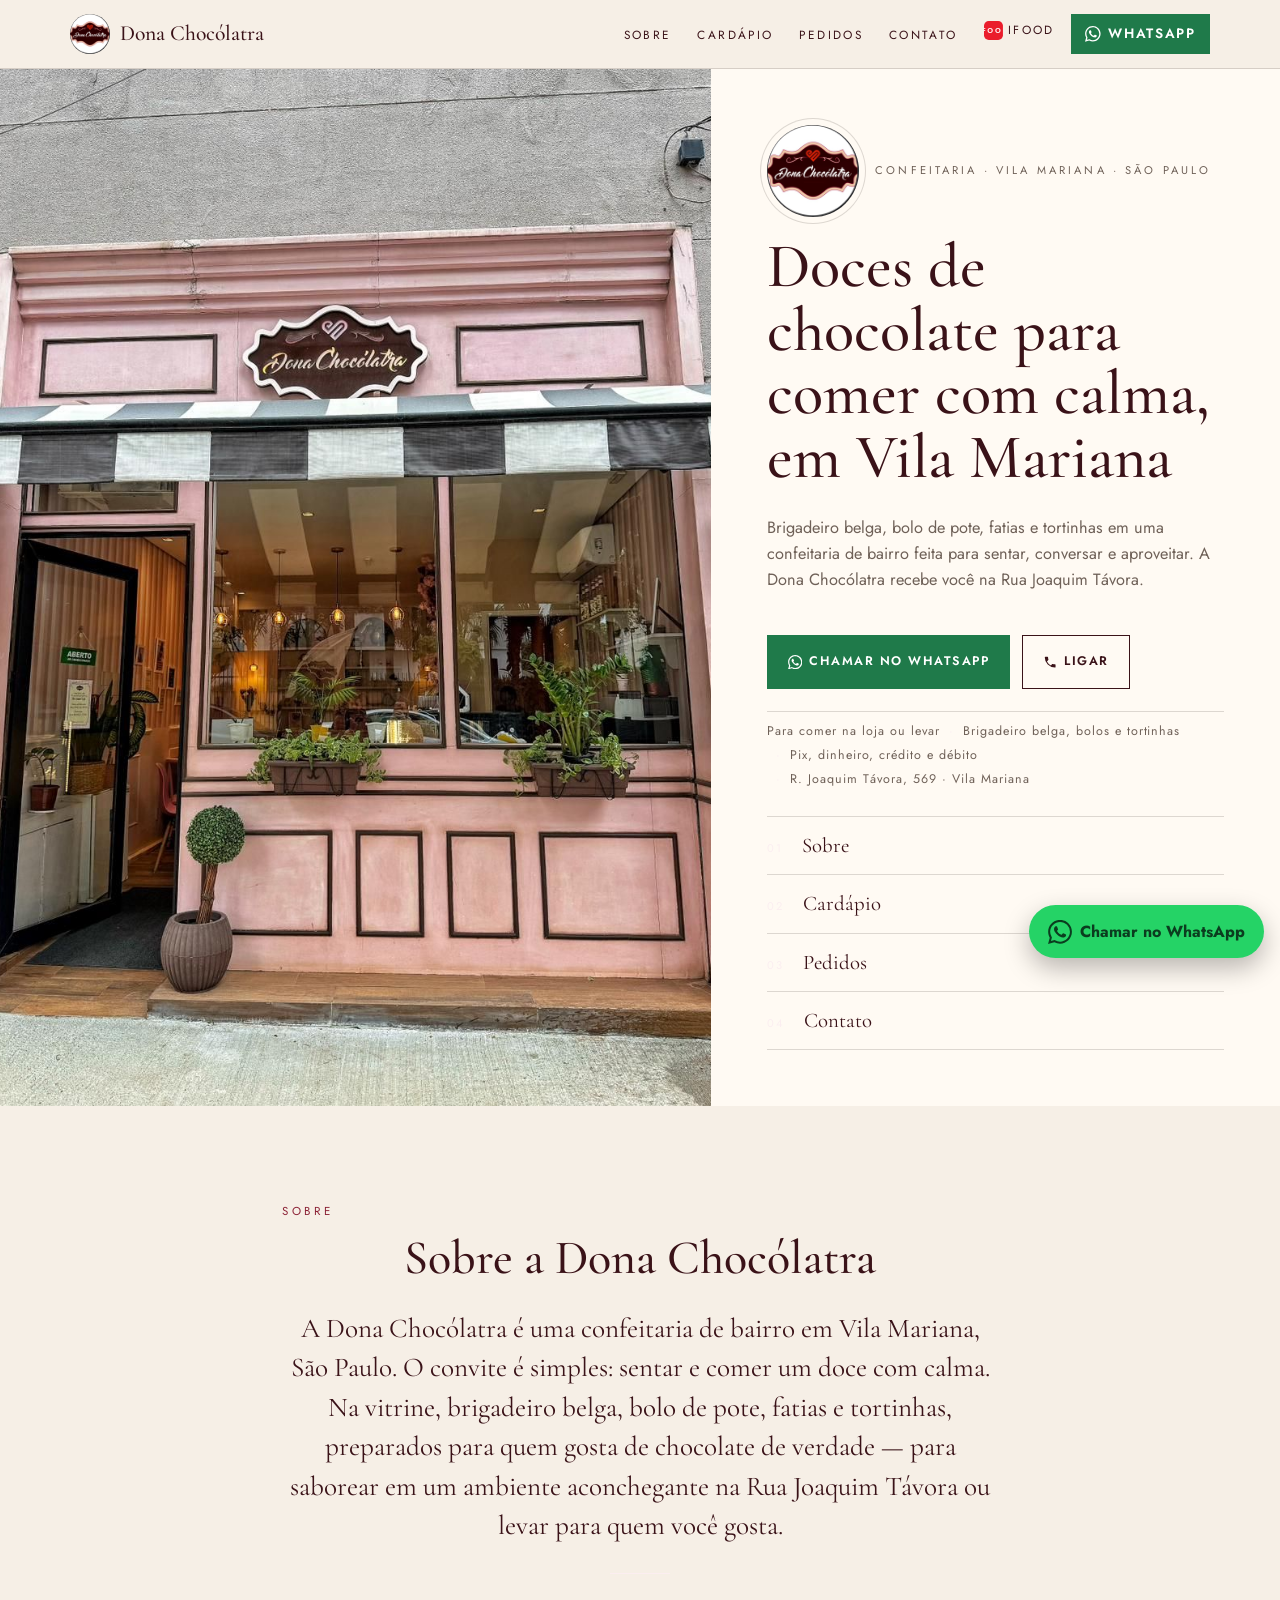
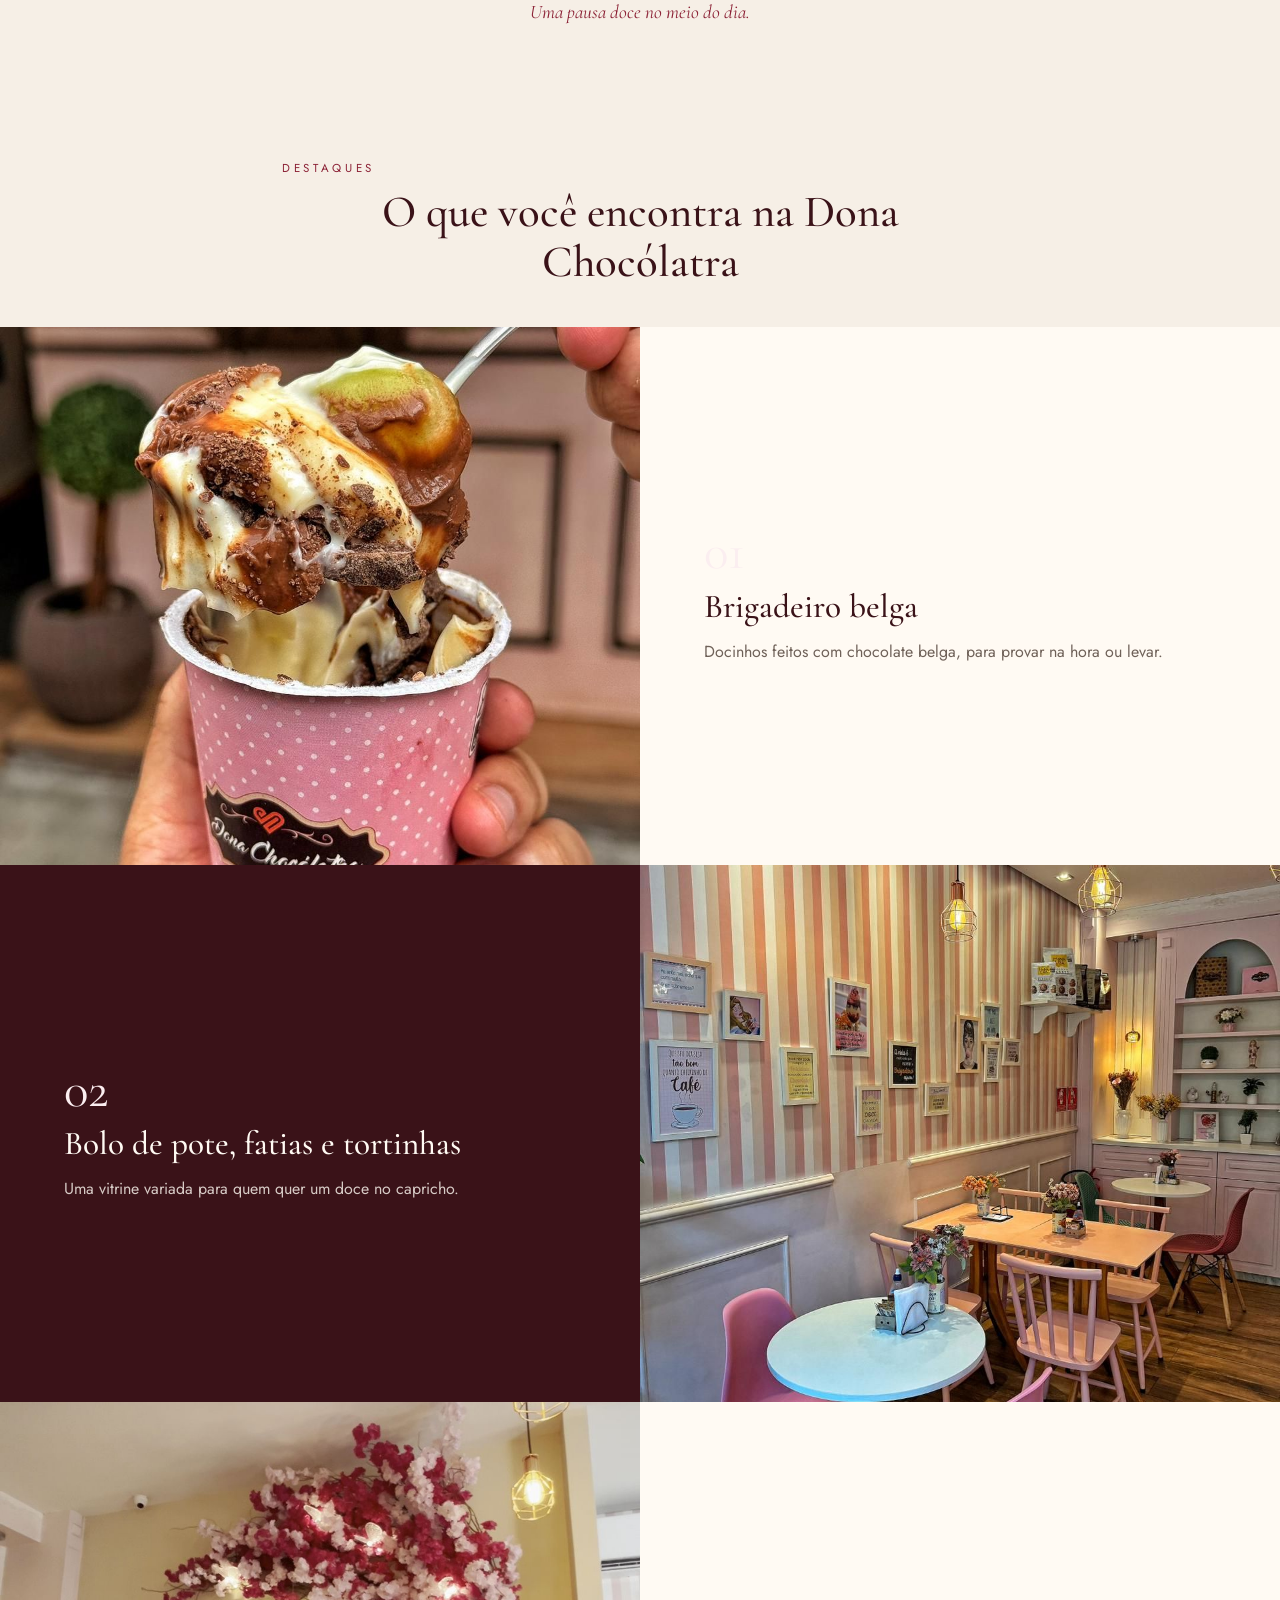
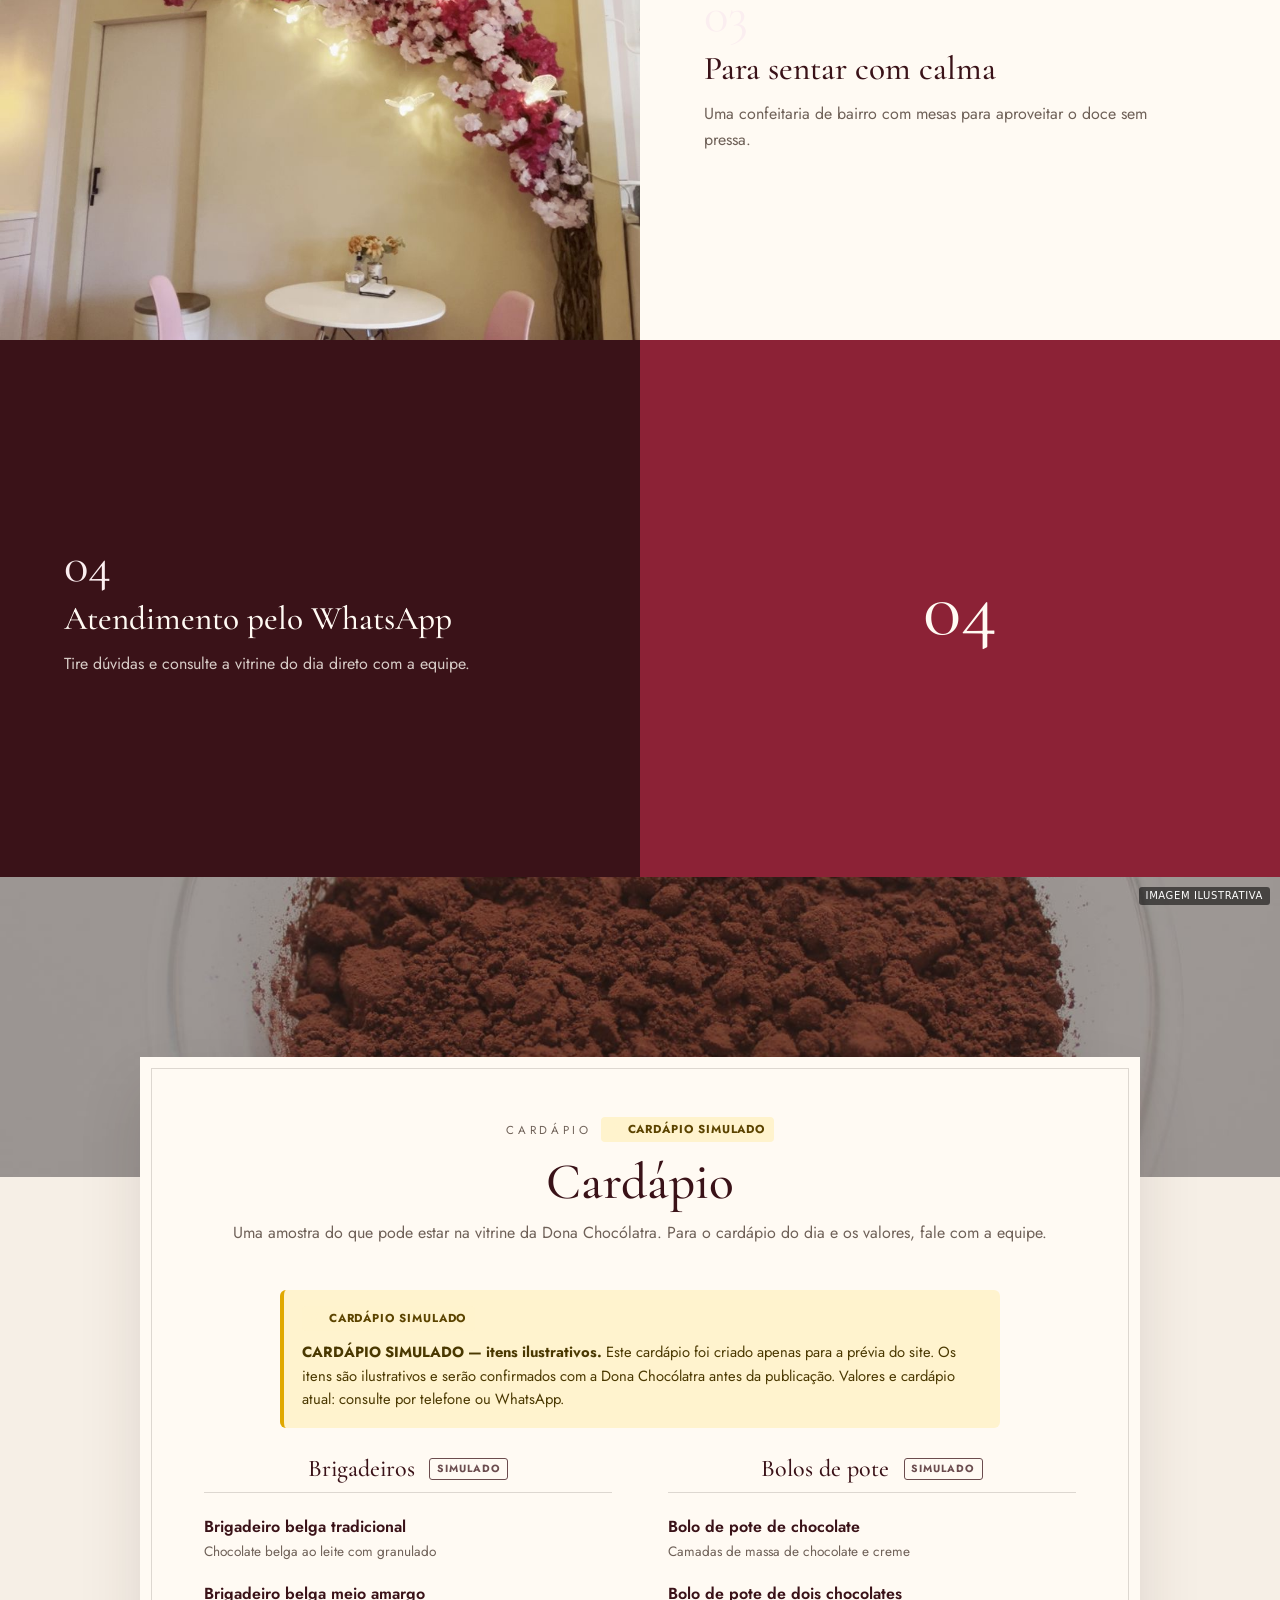
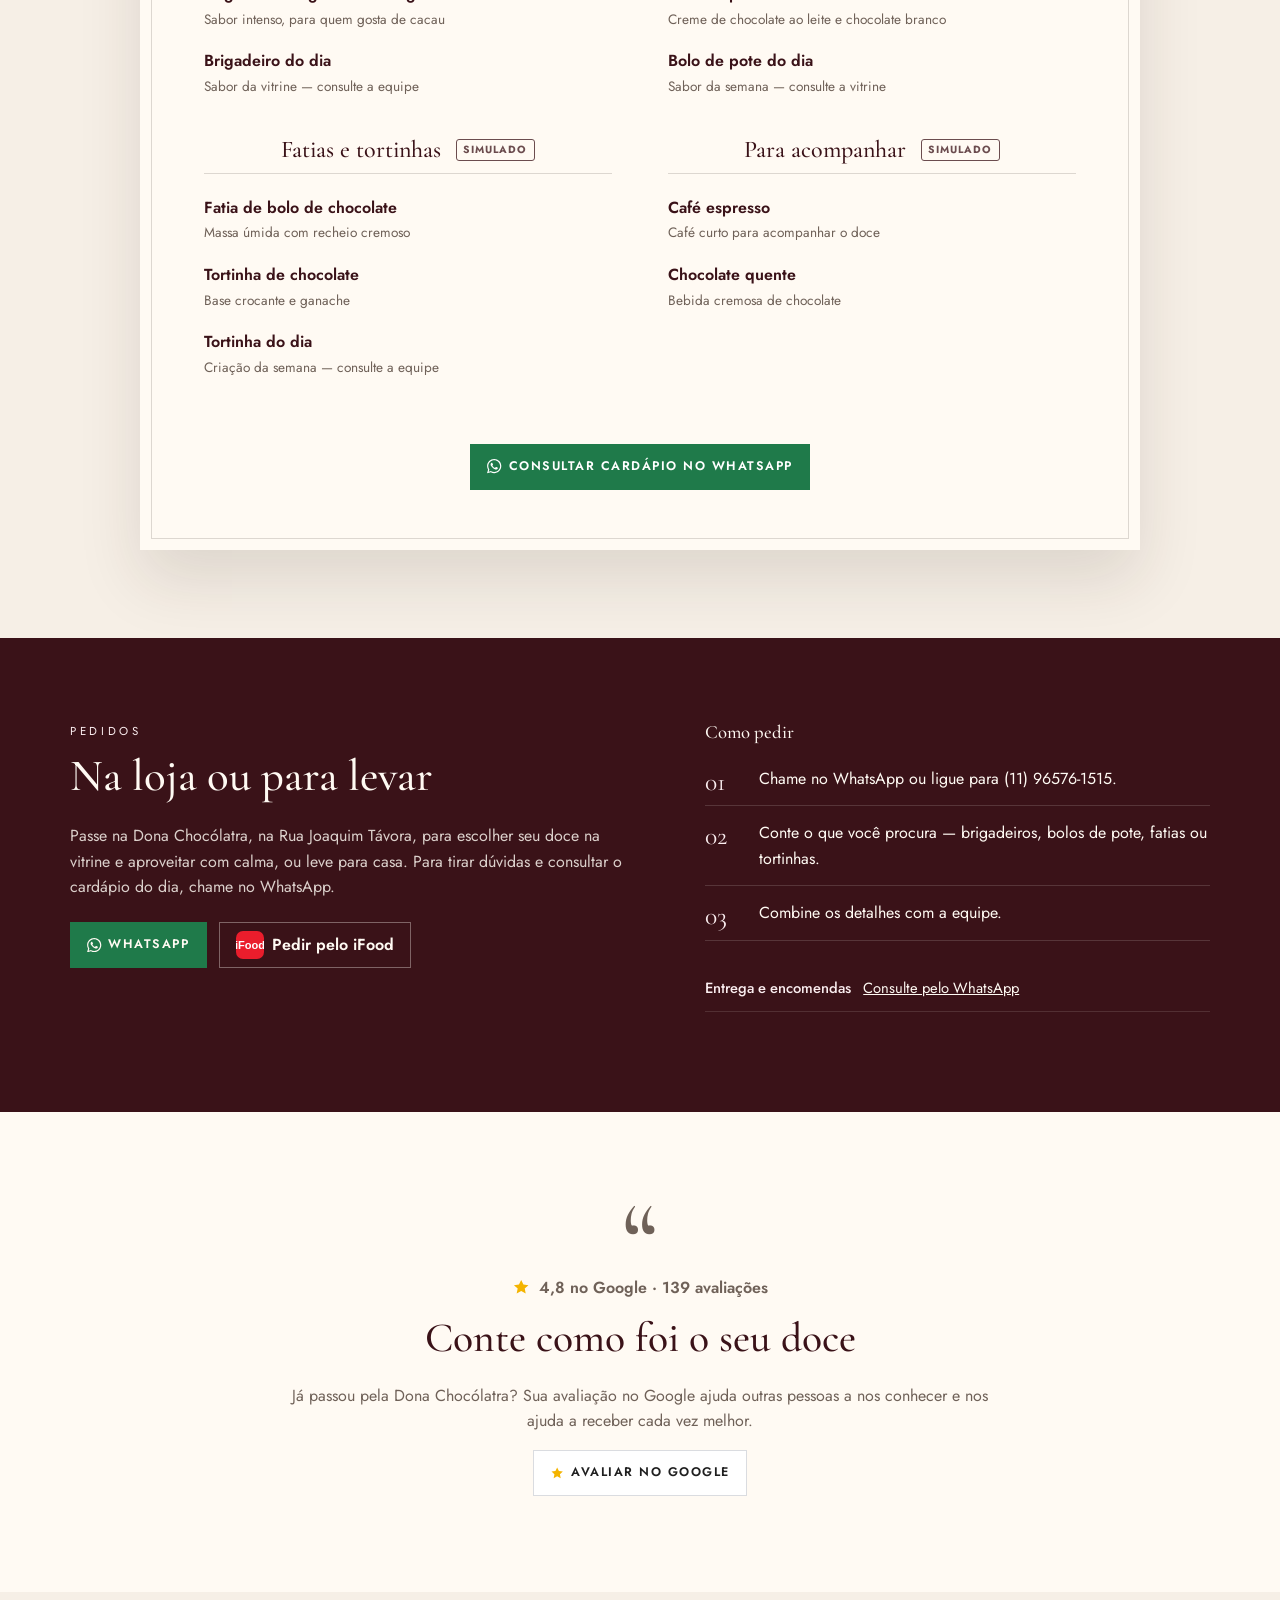
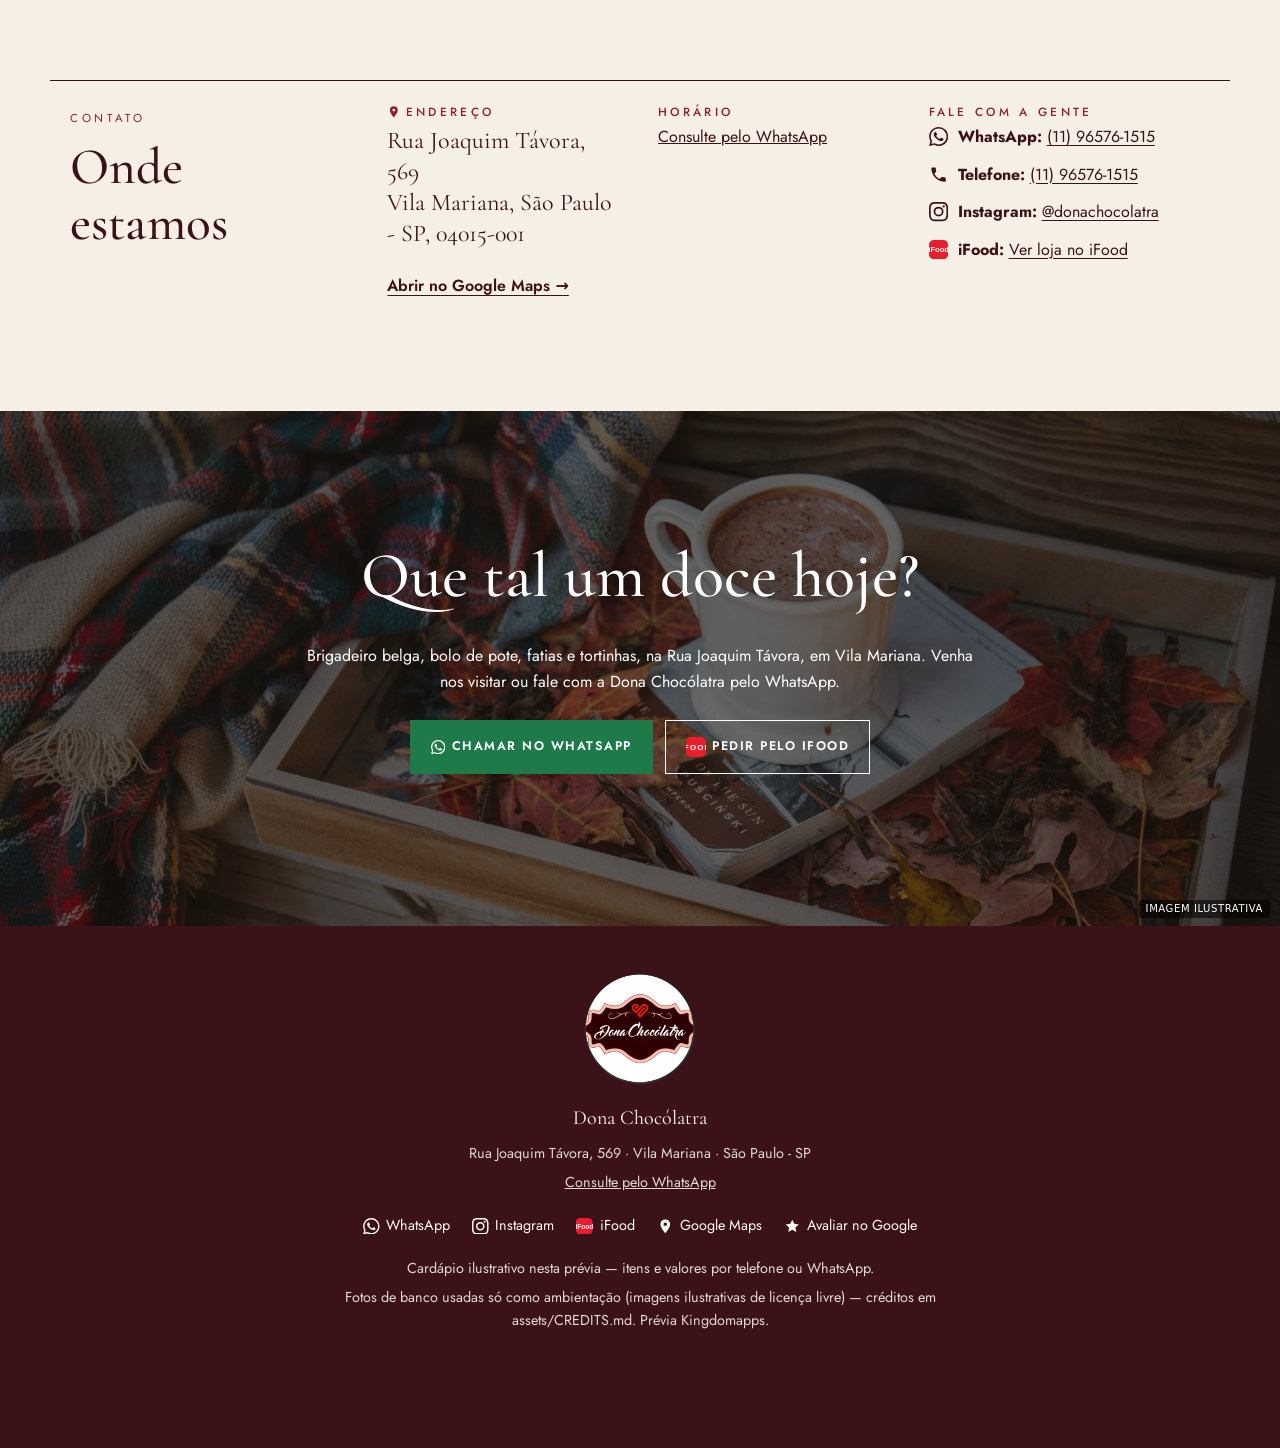
==== commit fbad8a21: "publish: Dona Chocólatra — 2 estruturas de layout (copy.md)" ====
--- a/v1/index.html
+++ b/v1/index.html
@@ -21,7 +21,7 @@
 <header class="site-header e1-header" id="header">
   <div class="wrap header-inner">
     <a class="brand" href="#topo" aria-label="Dona Chocólatra — início"><img class="brand-logo" src="../assets/img/logo.jpg" width="400" height="400" alt="Logotipo Dona Chocólatra — placa vinho com coração vermelho e nome em letra cursiva" /><span class="brand-word">Dona Chocólatra</span></a>
-    <nav class="site-nav" id="site-nav" aria-label="Principal"><ul><li><a href="#sobre">Sobre</a></li><li><a href="#cardapio">Cardápio</a></li><li><a href="#entrega">Pedidos</a></li><li><a href="#contato">Contato</a></li></ul></nav>
+    <nav class="site-nav" id="site-nav" aria-label="Principal"><ul><li><a href="#sobre">Sobre</a></li><li><a href="#cardapio">Cardápio</a></li><li><a href="#entrega">Pedidos</a></li><li><a href="#contato">Contato</a></li><li class="nav-ifood"><a href="https://www.ifood.com.br/delivery/sao-paulo-sp/dona-chocolatra---doces-vila-mariana/298e9577-3425-4cb9-b59a-ba75bb12e1cf" target="_blank" rel="noopener"><svg viewBox="0 0 24 24" aria-hidden="true" focusable="false"><rect width="24" height="24" rx="6" fill="#ea1d2c"/><text x="12" y="15.6" text-anchor="middle" font-family="Arial,Helvetica,sans-serif" font-weight="700" font-size="9.5" fill="#fff">iFood</text></svg><span>iFood</span></a></li></ul></nav>
     <a class="btn btn-wa btn-sm header-cta" href="https://wa.me/5511965761515?text=Ol%C3%A1%21%20Vim%20pelo%20site%20da%20Dona%20Choc%C3%B3latra%20e%20gostaria%20de%20mais%20informa%C3%A7%C3%B5es." target="_blank" rel="noopener"><svg viewBox="0 0 24 24" aria-hidden="true" focusable="false"><path fill="currentColor" d="M17.47 14.38c-.3-.15-1.76-.87-2.03-.97-.27-.1-.47-.15-.67.15-.2.3-.77.97-.94 1.16-.17.2-.35.22-.64.07-.3-.15-1.26-.46-2.39-1.47-.88-.79-1.48-1.76-1.65-2.06-.17-.3-.02-.46.13-.6.13-.14.3-.35.45-.52.15-.17.2-.3.3-.5.1-.2.05-.37-.03-.52-.07-.15-.67-1.61-.92-2.2-.24-.58-.49-.5-.67-.51h-.57c-.2 0-.52.07-.8.37-.27.3-1.04 1.02-1.04 2.48s1.07 2.88 1.21 3.07c.15.2 2.1 3.2 5.08 4.49.71.31 1.26.49 1.7.63.71.22 1.36.19 1.87.12.57-.09 1.76-.72 2-1.41.25-.7.25-1.29.18-1.41-.08-.13-.27-.2-.57-.35zM12.05 21.78a9.87 9.87 0 0 1-5.03-1.38l-.36-.21-3.74.98 1-3.65-.24-.37a9.86 9.86 0 0 1-1.51-5.26c0-5.45 4.44-9.88 9.89-9.88 2.64 0 5.12 1.03 6.99 2.9a9.83 9.83 0 0 1 2.89 6.99c0 5.45-4.44 9.88-9.89 9.88zm8.41-18.3A11.82 11.82 0 0 0 12.05 0C5.5 0 .16 5.34.16 11.89c0 2.1.55 4.14 1.59 5.95L.06 24l6.3-1.65a11.88 11.88 0 0 0 5.69 1.45c6.55 0 11.89-5.34 11.89-11.89 0-3.18-1.24-6.17-3.48-8.41z"/></svg><span>WhatsApp</span></a>
     <button class="nav-toggle" type="button" aria-expanded="false" aria-controls="site-nav"><span class="sr-only">Abrir menu</span><span class="bars" aria-hidden="true"></span></button>
   </div>
@@ -65,7 +65,7 @@
 </section>
 <section class="e1-orders" id="entrega" aria-labelledby="ent-title">
   <div class="wrap e1-orders-grid">
-    <div><p class="e1-kicker">Pedidos</p><h2 id="ent-title">Na loja ou para levar</h2><p>Passe na Dona Chocólatra, na Rua Joaquim Távora, para escolher seu doce na vitrine e aproveitar com calma, ou leve para casa. Para tirar dúvidas e consultar o cardápio do dia, chame no WhatsApp.</p><div class="order-links"><a class="btn btn-wa" href="https://wa.me/5511965761515?text=Ol%C3%A1%21%20Vim%20pelo%20site%20da%20Dona%20Choc%C3%B3latra%20e%20gostaria%20de%20mais%20informa%C3%A7%C3%B5es." target="_blank" rel="noopener"><svg viewBox="0 0 24 24" aria-hidden="true" focusable="false"><path fill="currentColor" d="M17.47 14.38c-.3-.15-1.76-.87-2.03-.97-.27-.1-.47-.15-.67.15-.2.3-.77.97-.94 1.16-.17.2-.35.22-.64.07-.3-.15-1.26-.46-2.39-1.47-.88-.79-1.48-1.76-1.65-2.06-.17-.3-.02-.46.13-.6.13-.14.3-.35.45-.52.15-.17.2-.3.3-.5.1-.2.05-.37-.03-.52-.07-.15-.67-1.61-.92-2.2-.24-.58-.49-.5-.67-.51h-.57c-.2 0-.52.07-.8.37-.27.3-1.04 1.02-1.04 2.48s1.07 2.88 1.21 3.07c.15.2 2.1 3.2 5.08 4.49.71.31 1.26.49 1.7.63.71.22 1.36.19 1.87.12.57-.09 1.76-.72 2-1.41.25-.7.25-1.29.18-1.41-.08-.13-.27-.2-.57-.35zM12.05 21.78a9.87 9.87 0 0 1-5.03-1.38l-.36-.21-3.74.98 1-3.65-.24-.37a9.86 9.86 0 0 1-1.51-5.26c0-5.45 4.44-9.88 9.89-9.88 2.64 0 5.12 1.03 6.99 2.9a9.83 9.83 0 0 1 2.89 6.99c0 5.45-4.44 9.88-9.89 9.88zm8.41-18.3A11.82 11.82 0 0 0 12.05 0C5.5 0 .16 5.34.16 11.89c0 2.1.55 4.14 1.59 5.95L.06 24l6.3-1.65a11.88 11.88 0 0 0 5.69 1.45c6.55 0 11.89-5.34 11.89-11.89 0-3.18-1.24-6.17-3.48-8.41z"/></svg><span>WhatsApp</span></a></div></div>
+    <div><p class="e1-kicker">Pedidos</p><h2 id="ent-title">Na loja ou para levar</h2><p>Passe na Dona Chocólatra, na Rua Joaquim Távora, para escolher seu doce na vitrine e aproveitar com calma, ou leve para casa. Para tirar dúvidas e consultar o cardápio do dia, chame no WhatsApp.</p><div class="order-links"><a class="btn btn-wa" href="https://wa.me/5511965761515?text=Ol%C3%A1%21%20Vim%20pelo%20site%20da%20Dona%20Choc%C3%B3latra%20e%20gostaria%20de%20mais%20informa%C3%A7%C3%B5es." target="_blank" rel="noopener"><svg viewBox="0 0 24 24" aria-hidden="true" focusable="false"><path fill="currentColor" d="M17.47 14.38c-.3-.15-1.76-.87-2.03-.97-.27-.1-.47-.15-.67.15-.2.3-.77.97-.94 1.16-.17.2-.35.22-.64.07-.3-.15-1.26-.46-2.39-1.47-.88-.79-1.48-1.76-1.65-2.06-.17-.3-.02-.46.13-.6.13-.14.3-.35.45-.52.15-.17.2-.3.3-.5.1-.2.05-.37-.03-.52-.07-.15-.67-1.61-.92-2.2-.24-.58-.49-.5-.67-.51h-.57c-.2 0-.52.07-.8.37-.27.3-1.04 1.02-1.04 2.48s1.07 2.88 1.21 3.07c.15.2 2.1 3.2 5.08 4.49.71.31 1.26.49 1.7.63.71.22 1.36.19 1.87.12.57-.09 1.76-.72 2-1.41.25-.7.25-1.29.18-1.41-.08-.13-.27-.2-.57-.35zM12.05 21.78a9.87 9.87 0 0 1-5.03-1.38l-.36-.21-3.74.98 1-3.65-.24-.37a9.86 9.86 0 0 1-1.51-5.26c0-5.45 4.44-9.88 9.89-9.88 2.64 0 5.12 1.03 6.99 2.9a9.83 9.83 0 0 1 2.89 6.99c0 5.45-4.44 9.88-9.89 9.88zm8.41-18.3A11.82 11.82 0 0 0 12.05 0C5.5 0 .16 5.34.16 11.89c0 2.1.55 4.14 1.59 5.95L.06 24l6.3-1.65a11.88 11.88 0 0 0 5.69 1.45c6.55 0 11.89-5.34 11.89-11.89 0-3.18-1.24-6.17-3.48-8.41z"/></svg><span>WhatsApp</span></a><a class="app-link app-ifood" href="https://www.ifood.com.br/delivery/sao-paulo-sp/dona-chocolatra---doces-vila-mariana/298e9577-3425-4cb9-b59a-ba75bb12e1cf" target="_blank" rel="noopener"><svg viewBox="0 0 24 24" aria-hidden="true" focusable="false"><rect width="24" height="24" rx="6" fill="#ea1d2c"/><text x="12" y="15.6" text-anchor="middle" font-family="Arial,Helvetica,sans-serif" font-weight="700" font-size="9.5" fill="#fff">iFood</text></svg><span>Pedir pelo iFood</span></a></div></div>
     <div><h3>Como pedir</h3><ol class="e1-steps"><li>Chame no WhatsApp ou ligue para (11) 96576-1515.</li><li>Conte o que você procura — brigadeiros, bolos de pote, fatias ou tortinhas.</li><li>Combine os detalhes com a equipe.</li></ol><dl class="e1-kv"><div><dt>Entrega e encomendas</dt><dd><a href="https://wa.me/5511965761515?text=Ol%C3%A1%21%20Vim%20pelo%20site%20da%20Dona%20Choc%C3%B3latra%20e%20gostaria%20de%20mais%20informa%C3%A7%C3%B5es." target="_blank" rel="noopener">Consulte pelo WhatsApp</a></dd></div></dl></div>
   </div>
 </section>
@@ -81,19 +81,19 @@
     <div class="e1-contact-head"><p class="e1-kicker">Contato</p><h2 id="ct-title">Onde estamos</h2></div>
     <div class="ct-card ct-addr"><h3><svg viewBox="0 0 24 24" aria-hidden="true" focusable="false"><path fill="currentColor" d="M12 2a7 7 0 0 0-7 7c0 5.25 7 13 7 13s7-7.75 7-13a7 7 0 0 0-7-7zm0 9.5a2.5 2.5 0 1 1 0-5 2.5 2.5 0 0 1 0 5z"/></svg><span>Endereço</span></h3><p>Rua Joaquim Távora, 569<br />Vila Mariana, São Paulo - SP, 04015-001</p><a class="text-link" href="https://www.google.com/maps/place/?q=place_id:ChIJ6TzaPtZbzpQRmnqxLxA_ln4" target="_blank" rel="noopener">Abrir no Google Maps →</a></div>
     <div class="ct-card ct-hours"><h3>Horário</h3><p><a href="https://wa.me/5511965761515?text=Ol%C3%A1%21%20Vim%20pelo%20site%20da%20Dona%20Choc%C3%B3latra%20e%20gostaria%20de%20mais%20informa%C3%A7%C3%B5es." target="_blank" rel="noopener">Consulte pelo WhatsApp</a></p></div>
-    <div class="ct-card"><h3>Fale com a gente</h3><ul class="ct-list"><li><svg viewBox="0 0 24 24" aria-hidden="true" focusable="false"><path fill="currentColor" d="M17.47 14.38c-.3-.15-1.76-.87-2.03-.97-.27-.1-.47-.15-.67.15-.2.3-.77.97-.94 1.16-.17.2-.35.22-.64.07-.3-.15-1.26-.46-2.39-1.47-.88-.79-1.48-1.76-1.65-2.06-.17-.3-.02-.46.13-.6.13-.14.3-.35.45-.52.15-.17.2-.3.3-.5.1-.2.05-.37-.03-.52-.07-.15-.67-1.61-.92-2.2-.24-.58-.49-.5-.67-.51h-.57c-.2 0-.52.07-.8.37-.27.3-1.04 1.02-1.04 2.48s1.07 2.88 1.21 3.07c.15.2 2.1 3.2 5.08 4.49.71.31 1.26.49 1.7.63.71.22 1.36.19 1.87.12.57-.09 1.76-.72 2-1.41.25-.7.25-1.29.18-1.41-.08-.13-.27-.2-.57-.35zM12.05 21.78a9.87 9.87 0 0 1-5.03-1.38l-.36-.21-3.74.98 1-3.65-.24-.37a9.86 9.86 0 0 1-1.51-5.26c0-5.45 4.44-9.88 9.89-9.88 2.64 0 5.12 1.03 6.99 2.9a9.83 9.83 0 0 1 2.89 6.99c0 5.45-4.44 9.88-9.89 9.88zm8.41-18.3A11.82 11.82 0 0 0 12.05 0C5.5 0 .16 5.34.16 11.89c0 2.1.55 4.14 1.59 5.95L.06 24l6.3-1.65a11.88 11.88 0 0 0 5.69 1.45c6.55 0 11.89-5.34 11.89-11.89 0-3.18-1.24-6.17-3.48-8.41z"/></svg><span><strong>WhatsApp:</strong> <a href="https://wa.me/5511965761515?text=Ol%C3%A1%21%20Vim%20pelo%20site%20da%20Dona%20Choc%C3%B3latra%20e%20gostaria%20de%20mais%20informa%C3%A7%C3%B5es." target="_blank" rel="noopener">(11) 96576-1515</a></span></li><li><svg viewBox="0 0 24 24" aria-hidden="true" focusable="false"><path fill="currentColor" d="M6.6 10.8a15.1 15.1 0 0 0 6.6 6.6l2.2-2.2a1 1 0 0 1 1-.25 11.4 11.4 0 0 0 3.6.57 1 1 0 0 1 1 1V20a1 1 0 0 1-1 1A17 17 0 0 1 3 4a1 1 0 0 1 1-1h3.5a1 1 0 0 1 1 1c0 1.25.2 2.45.57 3.57a1 1 0 0 1-.25 1z"/></svg><span><strong>Telefone:</strong> <a href="tel:+5511965761515">(11) 96576-1515</a></span></li><li><svg viewBox="0 0 24 24" aria-hidden="true" focusable="false"><path fill="currentColor" d="M12 2.2c3.2 0 3.58.01 4.85.07 3.25.15 4.77 1.69 4.92 4.92.06 1.27.07 1.65.07 4.85s-.01 3.58-.07 4.85c-.15 3.23-1.66 4.77-4.92 4.92-1.27.06-1.65.07-4.85.07s-3.58-.01-4.85-.07c-3.26-.15-4.77-1.7-4.92-4.92C2.17 15.58 2.16 15.2 2.16 12s.01-3.58.07-4.85C2.38 3.92 3.9 2.38 7.15 2.23 8.42 2.17 8.8 2.16 12 2.16zM12 0C8.74 0 8.33.01 7.05.07 2.7.27.27 2.69.07 7.05.01 8.33 0 8.74 0 12s.01 3.67.07 4.95c.2 4.36 2.62 6.78 6.98 6.98C8.33 23.99 8.74 24 12 24s3.67-.01 4.95-.07c4.35-.2 6.78-2.62 6.98-6.98.06-1.28.07-1.69.07-4.95s-.01-3.67-.07-4.95c-.2-4.35-2.62-6.78-6.98-6.98C15.67.01 15.26 0 12 0zm0 5.84a6.16 6.16 0 1 0 0 12.32 6.16 6.16 0 0 0 0-12.32zM12 16a4 4 0 1 1 0-8 4 4 0 0 1 0 8zm6.4-11.85a1.44 1.44 0 1 0 0 2.88 1.44 1.44 0 0 0 0-2.88z"/></svg><span><strong>Instagram:</strong> <a href="https://instagram.com/donachocolatra" target="_blank" rel="noopener">@donachocolatra</a></span></li></ul></div>
+    <div class="ct-card"><h3>Fale com a gente</h3><ul class="ct-list"><li><svg viewBox="0 0 24 24" aria-hidden="true" focusable="false"><path fill="currentColor" d="M17.47 14.38c-.3-.15-1.76-.87-2.03-.97-.27-.1-.47-.15-.67.15-.2.3-.77.97-.94 1.16-.17.2-.35.22-.64.07-.3-.15-1.26-.46-2.39-1.47-.88-.79-1.48-1.76-1.65-2.06-.17-.3-.02-.46.13-.6.13-.14.3-.35.45-.52.15-.17.2-.3.3-.5.1-.2.05-.37-.03-.52-.07-.15-.67-1.61-.92-2.2-.24-.58-.49-.5-.67-.51h-.57c-.2 0-.52.07-.8.37-.27.3-1.04 1.02-1.04 2.48s1.07 2.88 1.21 3.07c.15.2 2.1 3.2 5.08 4.49.71.31 1.26.49 1.7.63.71.22 1.36.19 1.87.12.57-.09 1.76-.72 2-1.41.25-.7.25-1.29.18-1.41-.08-.13-.27-.2-.57-.35zM12.05 21.78a9.87 9.87 0 0 1-5.03-1.38l-.36-.21-3.74.98 1-3.65-.24-.37a9.86 9.86 0 0 1-1.51-5.26c0-5.45 4.44-9.88 9.89-9.88 2.64 0 5.12 1.03 6.99 2.9a9.83 9.83 0 0 1 2.89 6.99c0 5.45-4.44 9.88-9.89 9.88zm8.41-18.3A11.82 11.82 0 0 0 12.05 0C5.5 0 .16 5.34.16 11.89c0 2.1.55 4.14 1.59 5.95L.06 24l6.3-1.65a11.88 11.88 0 0 0 5.69 1.45c6.55 0 11.89-5.34 11.89-11.89 0-3.18-1.24-6.17-3.48-8.41z"/></svg><span><strong>WhatsApp:</strong> <a href="https://wa.me/5511965761515?text=Ol%C3%A1%21%20Vim%20pelo%20site%20da%20Dona%20Choc%C3%B3latra%20e%20gostaria%20de%20mais%20informa%C3%A7%C3%B5es." target="_blank" rel="noopener">(11) 96576-1515</a></span></li><li><svg viewBox="0 0 24 24" aria-hidden="true" focusable="false"><path fill="currentColor" d="M6.6 10.8a15.1 15.1 0 0 0 6.6 6.6l2.2-2.2a1 1 0 0 1 1-.25 11.4 11.4 0 0 0 3.6.57 1 1 0 0 1 1 1V20a1 1 0 0 1-1 1A17 17 0 0 1 3 4a1 1 0 0 1 1-1h3.5a1 1 0 0 1 1 1c0 1.25.2 2.45.57 3.57a1 1 0 0 1-.25 1z"/></svg><span><strong>Telefone:</strong> <a href="tel:+5511965761515">(11) 96576-1515</a></span></li><li><svg viewBox="0 0 24 24" aria-hidden="true" focusable="false"><path fill="currentColor" d="M12 2.2c3.2 0 3.58.01 4.85.07 3.25.15 4.77 1.69 4.92 4.92.06 1.27.07 1.65.07 4.85s-.01 3.58-.07 4.85c-.15 3.23-1.66 4.77-4.92 4.92-1.27.06-1.65.07-4.85.07s-3.58-.01-4.85-.07c-3.26-.15-4.77-1.7-4.92-4.92C2.17 15.58 2.16 15.2 2.16 12s.01-3.58.07-4.85C2.38 3.92 3.9 2.38 7.15 2.23 8.42 2.17 8.8 2.16 12 2.16zM12 0C8.74 0 8.33.01 7.05.07 2.7.27.27 2.69.07 7.05.01 8.33 0 8.74 0 12s.01 3.67.07 4.95c.2 4.36 2.62 6.78 6.98 6.98C8.33 23.99 8.74 24 12 24s3.67-.01 4.95-.07c4.35-.2 6.78-2.62 6.98-6.98.06-1.28.07-1.69.07-4.95s-.01-3.67-.07-4.95c-.2-4.35-2.62-6.78-6.98-6.98C15.67.01 15.26 0 12 0zm0 5.84a6.16 6.16 0 1 0 0 12.32 6.16 6.16 0 0 0 0-12.32zM12 16a4 4 0 1 1 0-8 4 4 0 0 1 0 8zm6.4-11.85a1.44 1.44 0 1 0 0 2.88 1.44 1.44 0 0 0 0-2.88z"/></svg><span><strong>Instagram:</strong> <a href="https://instagram.com/donachocolatra" target="_blank" rel="noopener">@donachocolatra</a></span></li><li><svg viewBox="0 0 24 24" aria-hidden="true" focusable="false"><rect width="24" height="24" rx="6" fill="#ea1d2c"/><text x="12" y="15.6" text-anchor="middle" font-family="Arial,Helvetica,sans-serif" font-weight="700" font-size="9.5" fill="#fff">iFood</text></svg><span><strong>iFood:</strong> <a href="https://www.ifood.com.br/delivery/sao-paulo-sp/dona-chocolatra---doces-vila-mariana/298e9577-3425-4cb9-b59a-ba75bb12e1cf" target="_blank" rel="noopener">Ver loja no iFood</a></span></li></ul></div>
   </div>
 </section>
 <section class="e1-cta cta-final" id="cta-final" aria-labelledby="cta-title">
   <div class="amb amb-cta" style="--amb:url('../assets/img/ambiente-hot-chocolate.jpg')" aria-hidden="true"><span class="amb-tag">Imagem ilustrativa</span></div>
-  <div class="e1-cta-inner"><h2 id="cta-title">Que tal um doce hoje?</h2><p>Brigadeiro belga, bolo de pote, fatias e tortinhas, na Rua Joaquim Távora, em Vila Mariana. Venha nos visitar ou fale com a Dona Chocólatra pelo WhatsApp.</p><div class="hero-ctas"><a class="btn btn-wa btn-lg" href="https://wa.me/5511965761515?text=Ol%C3%A1%21%20Vim%20pelo%20site%20da%20Dona%20Choc%C3%B3latra%20e%20gostaria%20de%20mais%20informa%C3%A7%C3%B5es." target="_blank" rel="noopener"><svg viewBox="0 0 24 24" aria-hidden="true" focusable="false"><path fill="currentColor" d="M17.47 14.38c-.3-.15-1.76-.87-2.03-.97-.27-.1-.47-.15-.67.15-.2.3-.77.97-.94 1.16-.17.2-.35.22-.64.07-.3-.15-1.26-.46-2.39-1.47-.88-.79-1.48-1.76-1.65-2.06-.17-.3-.02-.46.13-.6.13-.14.3-.35.45-.52.15-.17.2-.3.3-.5.1-.2.05-.37-.03-.52-.07-.15-.67-1.61-.92-2.2-.24-.58-.49-.5-.67-.51h-.57c-.2 0-.52.07-.8.37-.27.3-1.04 1.02-1.04 2.48s1.07 2.88 1.21 3.07c.15.2 2.1 3.2 5.08 4.49.71.31 1.26.49 1.7.63.71.22 1.36.19 1.87.12.57-.09 1.76-.72 2-1.41.25-.7.25-1.29.18-1.41-.08-.13-.27-.2-.57-.35zM12.05 21.78a9.87 9.87 0 0 1-5.03-1.38l-.36-.21-3.74.98 1-3.65-.24-.37a9.86 9.86 0 0 1-1.51-5.26c0-5.45 4.44-9.88 9.89-9.88 2.64 0 5.12 1.03 6.99 2.9a9.83 9.83 0 0 1 2.89 6.99c0 5.45-4.44 9.88-9.89 9.88zm8.41-18.3A11.82 11.82 0 0 0 12.05 0C5.5 0 .16 5.34.16 11.89c0 2.1.55 4.14 1.59 5.95L.06 24l6.3-1.65a11.88 11.88 0 0 0 5.69 1.45c6.55 0 11.89-5.34 11.89-11.89 0-3.18-1.24-6.17-3.48-8.41z"/></svg><span>Chamar no WhatsApp</span></a><a class="btn btn-ghost btn-lg" href="tel:+5511965761515"><svg viewBox="0 0 24 24" aria-hidden="true" focusable="false"><path fill="currentColor" d="M6.6 10.8a15.1 15.1 0 0 0 6.6 6.6l2.2-2.2a1 1 0 0 1 1-.25 11.4 11.4 0 0 0 3.6.57 1 1 0 0 1 1 1V20a1 1 0 0 1-1 1A17 17 0 0 1 3 4a1 1 0 0 1 1-1h3.5a1 1 0 0 1 1 1c0 1.25.2 2.45.57 3.57a1 1 0 0 1-.25 1z"/></svg><span>Ligar (11) 96576-1515</span></a></div></div>
+  <div class="e1-cta-inner"><h2 id="cta-title">Que tal um doce hoje?</h2><p>Brigadeiro belga, bolo de pote, fatias e tortinhas, na Rua Joaquim Távora, em Vila Mariana. Venha nos visitar ou fale com a Dona Chocólatra pelo WhatsApp.</p><div class="hero-ctas"><a class="btn btn-wa btn-lg" href="https://wa.me/5511965761515?text=Ol%C3%A1%21%20Vim%20pelo%20site%20da%20Dona%20Choc%C3%B3latra%20e%20gostaria%20de%20mais%20informa%C3%A7%C3%B5es." target="_blank" rel="noopener"><svg viewBox="0 0 24 24" aria-hidden="true" focusable="false"><path fill="currentColor" d="M17.47 14.38c-.3-.15-1.76-.87-2.03-.97-.27-.1-.47-.15-.67.15-.2.3-.77.97-.94 1.16-.17.2-.35.22-.64.07-.3-.15-1.26-.46-2.39-1.47-.88-.79-1.48-1.76-1.65-2.06-.17-.3-.02-.46.13-.6.13-.14.3-.35.45-.52.15-.17.2-.3.3-.5.1-.2.05-.37-.03-.52-.07-.15-.67-1.61-.92-2.2-.24-.58-.49-.5-.67-.51h-.57c-.2 0-.52.07-.8.37-.27.3-1.04 1.02-1.04 2.48s1.07 2.88 1.21 3.07c.15.2 2.1 3.2 5.08 4.49.71.31 1.26.49 1.7.63.71.22 1.36.19 1.87.12.57-.09 1.76-.72 2-1.41.25-.7.25-1.29.18-1.41-.08-.13-.27-.2-.57-.35zM12.05 21.78a9.87 9.87 0 0 1-5.03-1.38l-.36-.21-3.74.98 1-3.65-.24-.37a9.86 9.86 0 0 1-1.51-5.26c0-5.45 4.44-9.88 9.89-9.88 2.64 0 5.12 1.03 6.99 2.9a9.83 9.83 0 0 1 2.89 6.99c0 5.45-4.44 9.88-9.89 9.88zm8.41-18.3A11.82 11.82 0 0 0 12.05 0C5.5 0 .16 5.34.16 11.89c0 2.1.55 4.14 1.59 5.95L.06 24l6.3-1.65a11.88 11.88 0 0 0 5.69 1.45c6.55 0 11.89-5.34 11.89-11.89 0-3.18-1.24-6.17-3.48-8.41z"/></svg><span>Chamar no WhatsApp</span></a><a class="btn btn-ghost btn-lg btn-ifood" href="https://www.ifood.com.br/delivery/sao-paulo-sp/dona-chocolatra---doces-vila-mariana/298e9577-3425-4cb9-b59a-ba75bb12e1cf" target="_blank" rel="noopener"><svg viewBox="0 0 24 24" aria-hidden="true" focusable="false"><rect width="24" height="24" rx="6" fill="#ea1d2c"/><text x="12" y="15.6" text-anchor="middle" font-family="Arial,Helvetica,sans-serif" font-weight="700" font-size="9.5" fill="#fff">iFood</text></svg><span>Pedir pelo iFood</span></a></div></div>
 </section>
 </main>
 <footer class="site-footer e1-footer">
   <div class="e1-narrow">
     <img class="e1-foot-logo" src="../assets/img/logo.jpg" width="400" height="400" alt="Logotipo Dona Chocólatra — placa vinho com coração vermelho e nome em letra cursiva" />
     <p class="f-name">Dona Chocólatra</p><p>Rua Joaquim Távora, 569 · Vila Mariana · São Paulo - SP</p><p><a href="https://wa.me/5511965761515?text=Ol%C3%A1%21%20Vim%20pelo%20site%20da%20Dona%20Choc%C3%B3latra%20e%20gostaria%20de%20mais%20informa%C3%A7%C3%B5es." target="_blank" rel="noopener">Consulte pelo WhatsApp</a></p>
-    <nav class="f-links" aria-label="Links"><a href="https://wa.me/5511965761515?text=Ol%C3%A1%21%20Vim%20pelo%20site%20da%20Dona%20Choc%C3%B3latra%20e%20gostaria%20de%20mais%20informa%C3%A7%C3%B5es." target="_blank" rel="noopener"><svg viewBox="0 0 24 24" aria-hidden="true" focusable="false"><path fill="currentColor" d="M17.47 14.38c-.3-.15-1.76-.87-2.03-.97-.27-.1-.47-.15-.67.15-.2.3-.77.97-.94 1.16-.17.2-.35.22-.64.07-.3-.15-1.26-.46-2.39-1.47-.88-.79-1.48-1.76-1.65-2.06-.17-.3-.02-.46.13-.6.13-.14.3-.35.45-.52.15-.17.2-.3.3-.5.1-.2.05-.37-.03-.52-.07-.15-.67-1.61-.92-2.2-.24-.58-.49-.5-.67-.51h-.57c-.2 0-.52.07-.8.37-.27.3-1.04 1.02-1.04 2.48s1.07 2.88 1.21 3.07c.15.2 2.1 3.2 5.08 4.49.71.31 1.26.49 1.7.63.71.22 1.36.19 1.87.12.57-.09 1.76-.72 2-1.41.25-.7.25-1.29.18-1.41-.08-.13-.27-.2-.57-.35zM12.05 21.78a9.87 9.87 0 0 1-5.03-1.38l-.36-.21-3.74.98 1-3.65-.24-.37a9.86 9.86 0 0 1-1.51-5.26c0-5.45 4.44-9.88 9.89-9.88 2.64 0 5.12 1.03 6.99 2.9a9.83 9.83 0 0 1 2.89 6.99c0 5.45-4.44 9.88-9.89 9.88zm8.41-18.3A11.82 11.82 0 0 0 12.05 0C5.5 0 .16 5.34.16 11.89c0 2.1.55 4.14 1.59 5.95L.06 24l6.3-1.65a11.88 11.88 0 0 0 5.69 1.45c6.55 0 11.89-5.34 11.89-11.89 0-3.18-1.24-6.17-3.48-8.41z"/></svg><span>WhatsApp</span></a><a href="https://instagram.com/donachocolatra" target="_blank" rel="noopener"><svg viewBox="0 0 24 24" aria-hidden="true" focusable="false"><path fill="currentColor" d="M12 2.2c3.2 0 3.58.01 4.85.07 3.25.15 4.77 1.69 4.92 4.92.06 1.27.07 1.65.07 4.85s-.01 3.58-.07 4.85c-.15 3.23-1.66 4.77-4.92 4.92-1.27.06-1.65.07-4.85.07s-3.58-.01-4.85-.07c-3.26-.15-4.77-1.7-4.92-4.92C2.17 15.58 2.16 15.2 2.16 12s.01-3.58.07-4.85C2.38 3.92 3.9 2.38 7.15 2.23 8.42 2.17 8.8 2.16 12 2.16zM12 0C8.74 0 8.33.01 7.05.07 2.7.27.27 2.69.07 7.05.01 8.33 0 8.74 0 12s.01 3.67.07 4.95c.2 4.36 2.62 6.78 6.98 6.98C8.33 23.99 8.74 24 12 24s3.67-.01 4.95-.07c4.35-.2 6.78-2.62 6.98-6.98.06-1.28.07-1.69.07-4.95s-.01-3.67-.07-4.95c-.2-4.35-2.62-6.78-6.98-6.98C15.67.01 15.26 0 12 0zm0 5.84a6.16 6.16 0 1 0 0 12.32 6.16 6.16 0 0 0 0-12.32zM12 16a4 4 0 1 1 0-8 4 4 0 0 1 0 8zm6.4-11.85a1.44 1.44 0 1 0 0 2.88 1.44 1.44 0 0 0 0-2.88z"/></svg><span>Instagram</span></a><a href="https://www.google.com/maps/place/?q=place_id:ChIJ6TzaPtZbzpQRmnqxLxA_ln4" target="_blank" rel="noopener"><svg viewBox="0 0 24 24" aria-hidden="true" focusable="false"><path fill="currentColor" d="M12 2a7 7 0 0 0-7 7c0 5.25 7 13 7 13s7-7.75 7-13a7 7 0 0 0-7-7zm0 9.5a2.5 2.5 0 1 1 0-5 2.5 2.5 0 0 1 0 5z"/></svg><span>Google Maps</span></a><a href="https://search.google.com/local/writereview?placeid=ChIJ6TzaPtZbzpQRmnqxLxA_ln4" target="_blank" rel="noopener"><svg viewBox="0 0 24 24" aria-hidden="true" focusable="false"><path fill="currentColor" d="M12 2.5l2.9 6 6.6.8-4.9 4.5 1.3 6.5L12 17.1l-5.9 3.2 1.3-6.5L2.5 9.3l6.6-.8z"/></svg><span>Avaliar no Google</span></a></nav>
+    <nav class="f-links" aria-label="Links"><a href="https://wa.me/5511965761515?text=Ol%C3%A1%21%20Vim%20pelo%20site%20da%20Dona%20Choc%C3%B3latra%20e%20gostaria%20de%20mais%20informa%C3%A7%C3%B5es." target="_blank" rel="noopener"><svg viewBox="0 0 24 24" aria-hidden="true" focusable="false"><path fill="currentColor" d="M17.47 14.38c-.3-.15-1.76-.87-2.03-.97-.27-.1-.47-.15-.67.15-.2.3-.77.97-.94 1.16-.17.2-.35.22-.64.07-.3-.15-1.26-.46-2.39-1.47-.88-.79-1.48-1.76-1.65-2.06-.17-.3-.02-.46.13-.6.13-.14.3-.35.45-.52.15-.17.2-.3.3-.5.1-.2.05-.37-.03-.52-.07-.15-.67-1.61-.92-2.2-.24-.58-.49-.5-.67-.51h-.57c-.2 0-.52.07-.8.37-.27.3-1.04 1.02-1.04 2.48s1.07 2.88 1.21 3.07c.15.2 2.1 3.2 5.08 4.49.71.31 1.26.49 1.7.63.71.22 1.36.19 1.87.12.57-.09 1.76-.72 2-1.41.25-.7.25-1.29.18-1.41-.08-.13-.27-.2-.57-.35zM12.05 21.78a9.87 9.87 0 0 1-5.03-1.38l-.36-.21-3.74.98 1-3.65-.24-.37a9.86 9.86 0 0 1-1.51-5.26c0-5.45 4.44-9.88 9.89-9.88 2.64 0 5.12 1.03 6.99 2.9a9.83 9.83 0 0 1 2.89 6.99c0 5.45-4.44 9.88-9.89 9.88zm8.41-18.3A11.82 11.82 0 0 0 12.05 0C5.5 0 .16 5.34.16 11.89c0 2.1.55 4.14 1.59 5.95L.06 24l6.3-1.65a11.88 11.88 0 0 0 5.69 1.45c6.55 0 11.89-5.34 11.89-11.89 0-3.18-1.24-6.17-3.48-8.41z"/></svg><span>WhatsApp</span></a><a href="https://instagram.com/donachocolatra" target="_blank" rel="noopener"><svg viewBox="0 0 24 24" aria-hidden="true" focusable="false"><path fill="currentColor" d="M12 2.2c3.2 0 3.58.01 4.85.07 3.25.15 4.77 1.69 4.92 4.92.06 1.27.07 1.65.07 4.85s-.01 3.58-.07 4.85c-.15 3.23-1.66 4.77-4.92 4.92-1.27.06-1.65.07-4.85.07s-3.58-.01-4.85-.07c-3.26-.15-4.77-1.7-4.92-4.92C2.17 15.58 2.16 15.2 2.16 12s.01-3.58.07-4.85C2.38 3.92 3.9 2.38 7.15 2.23 8.42 2.17 8.8 2.16 12 2.16zM12 0C8.74 0 8.33.01 7.05.07 2.7.27.27 2.69.07 7.05.01 8.33 0 8.74 0 12s.01 3.67.07 4.95c.2 4.36 2.62 6.78 6.98 6.98C8.33 23.99 8.74 24 12 24s3.67-.01 4.95-.07c4.35-.2 6.78-2.62 6.98-6.98.06-1.28.07-1.69.07-4.95s-.01-3.67-.07-4.95c-.2-4.35-2.62-6.78-6.98-6.98C15.67.01 15.26 0 12 0zm0 5.84a6.16 6.16 0 1 0 0 12.32 6.16 6.16 0 0 0 0-12.32zM12 16a4 4 0 1 1 0-8 4 4 0 0 1 0 8zm6.4-11.85a1.44 1.44 0 1 0 0 2.88 1.44 1.44 0 0 0 0-2.88z"/></svg><span>Instagram</span></a><a href="https://www.ifood.com.br/delivery/sao-paulo-sp/dona-chocolatra---doces-vila-mariana/298e9577-3425-4cb9-b59a-ba75bb12e1cf" target="_blank" rel="noopener"><svg viewBox="0 0 24 24" aria-hidden="true" focusable="false"><rect width="24" height="24" rx="6" fill="#ea1d2c"/><text x="12" y="15.6" text-anchor="middle" font-family="Arial,Helvetica,sans-serif" font-weight="700" font-size="9.5" fill="#fff">iFood</text></svg><span>iFood</span></a><a href="https://www.google.com/maps/place/?q=place_id:ChIJ6TzaPtZbzpQRmnqxLxA_ln4" target="_blank" rel="noopener"><svg viewBox="0 0 24 24" aria-hidden="true" focusable="false"><path fill="currentColor" d="M12 2a7 7 0 0 0-7 7c0 5.25 7 13 7 13s7-7.75 7-13a7 7 0 0 0-7-7zm0 9.5a2.5 2.5 0 1 1 0-5 2.5 2.5 0 0 1 0 5z"/></svg><span>Google Maps</span></a><a href="https://search.google.com/local/writereview?placeid=ChIJ6TzaPtZbzpQRmnqxLxA_ln4" target="_blank" rel="noopener"><svg viewBox="0 0 24 24" aria-hidden="true" focusable="false"><path fill="currentColor" d="M12 2.5l2.9 6 6.6.8-4.9 4.5 1.3 6.5L12 17.1l-5.9 3.2 1.3-6.5L2.5 9.3l6.6-.8z"/></svg><span>Avaliar no Google</span></a></nav>
     <p class="f-note">Cardápio ilustrativo nesta prévia — itens e valores por telefone ou WhatsApp.</p>
     <p class="f-credit">Fotos de banco usadas só como ambientação (imagens ilustrativas de licença livre) — créditos em assets/CREDITS.md. Prévia Kingdomapps.</p>
   </div>
--- a/assets/E01.css
+++ b/assets/E01.css
@@ -124,3 +124,4 @@
 .e1-footer .f-links{justify-content:center;margin:20px 0}
 .e1-footer p{opacity:.85;font-size:.9rem;margin:0 0 .4em}
 .e1-footer .f-name{font-family:var(--font-display);font-size:1.4rem;opacity:1}
+.e1-paper .mi:not(:has(.mi-price))::after{display:none}
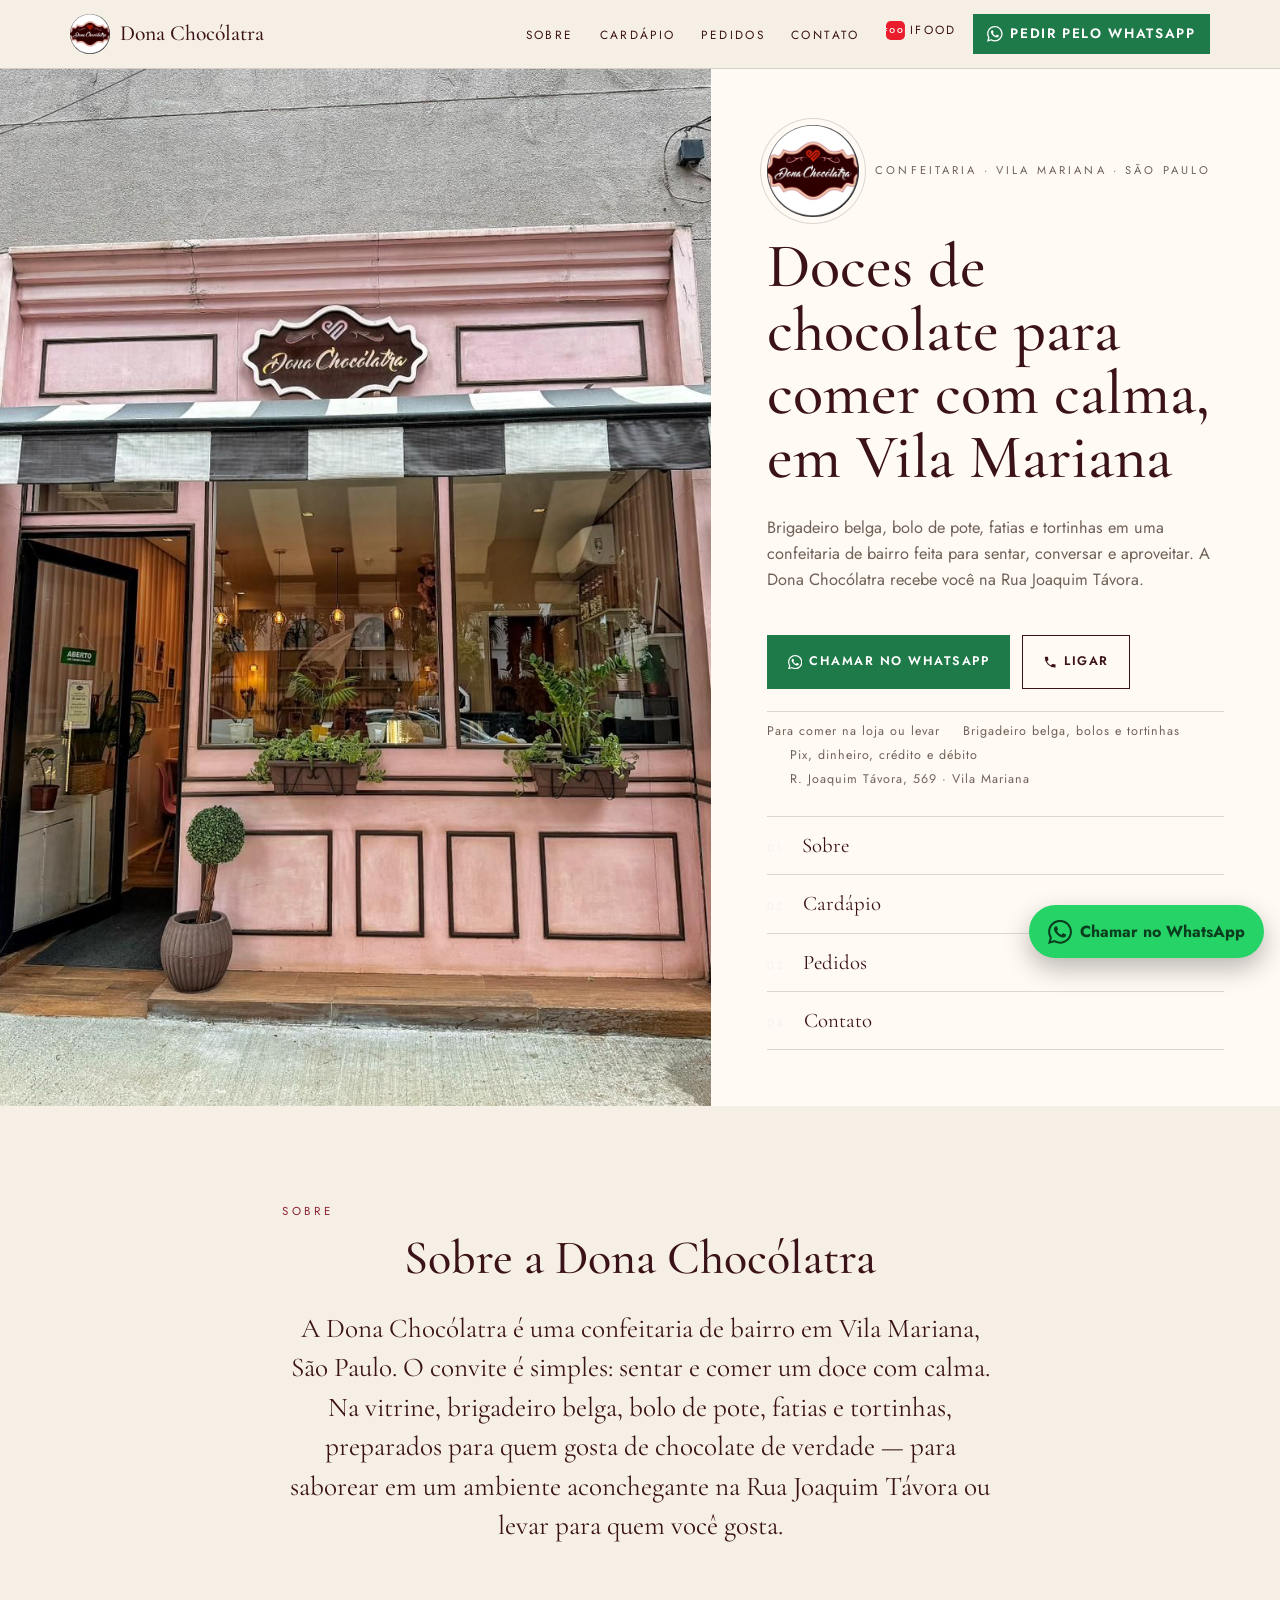
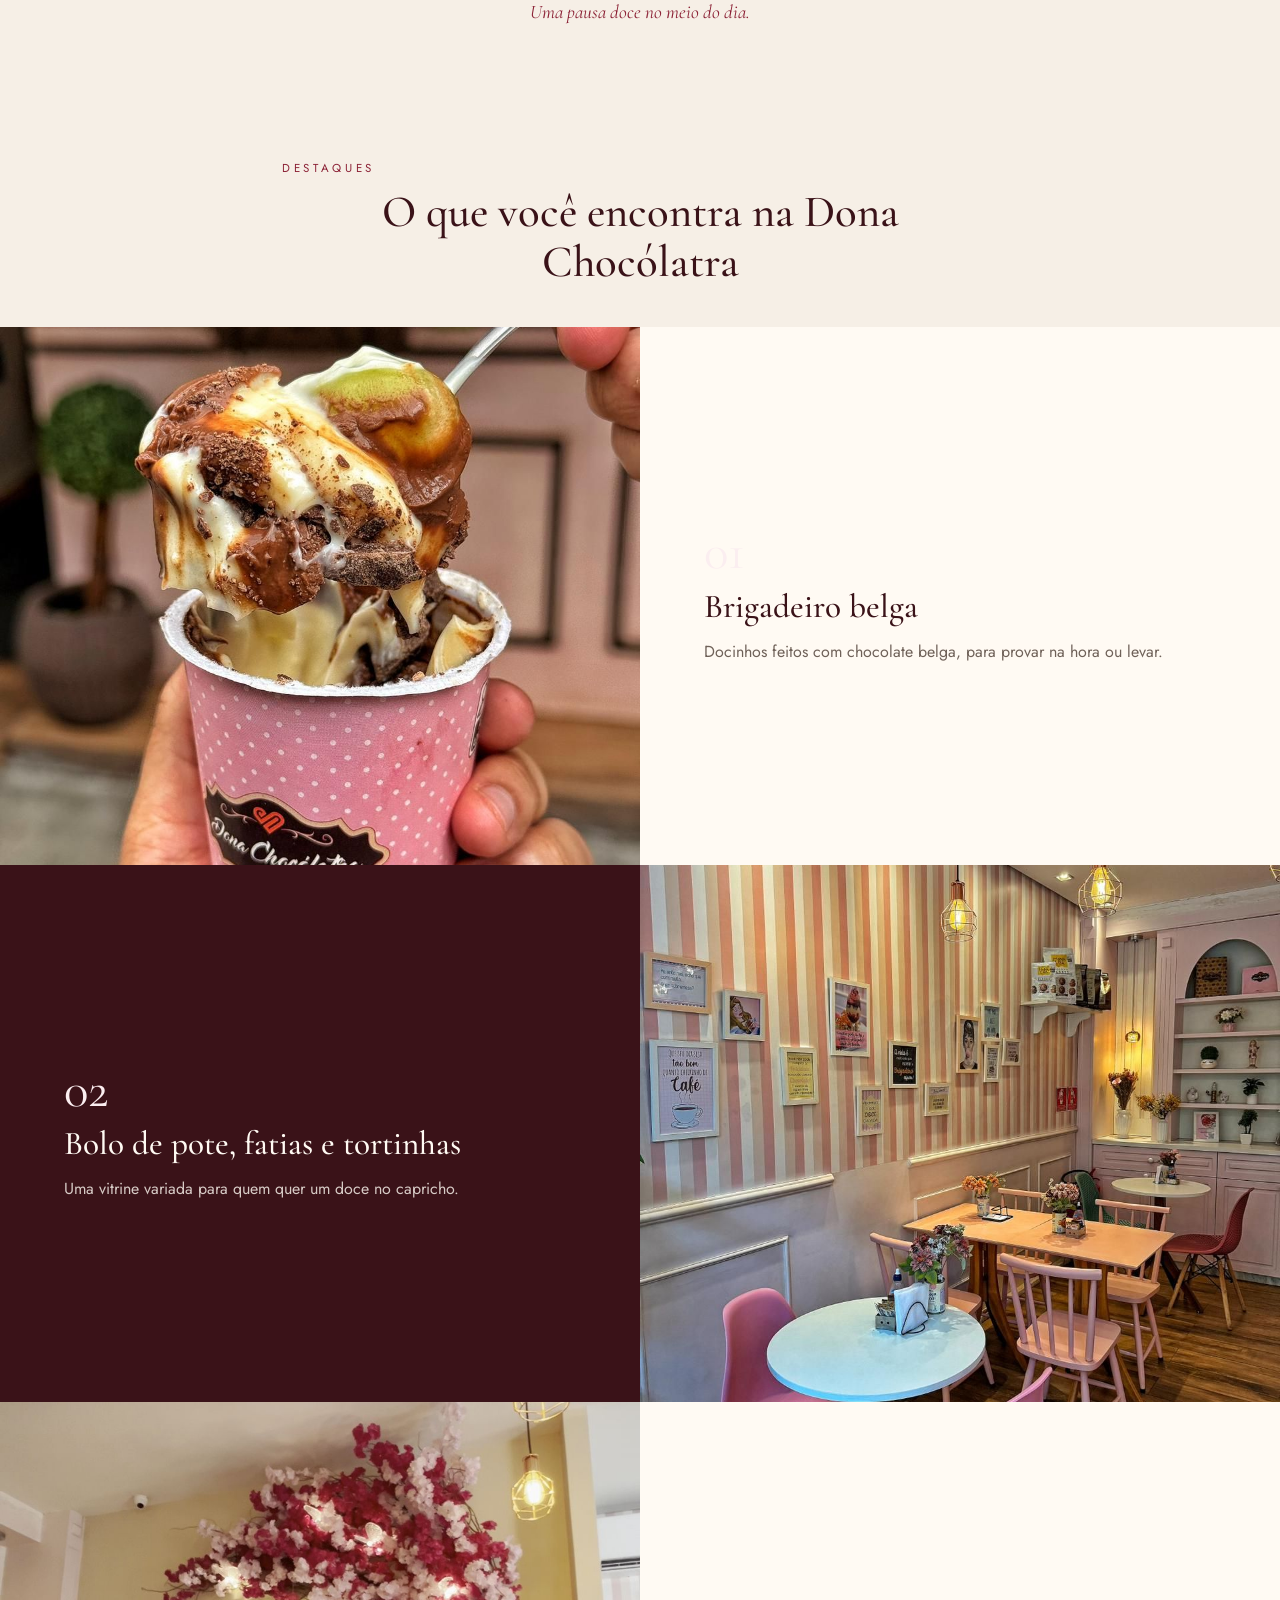
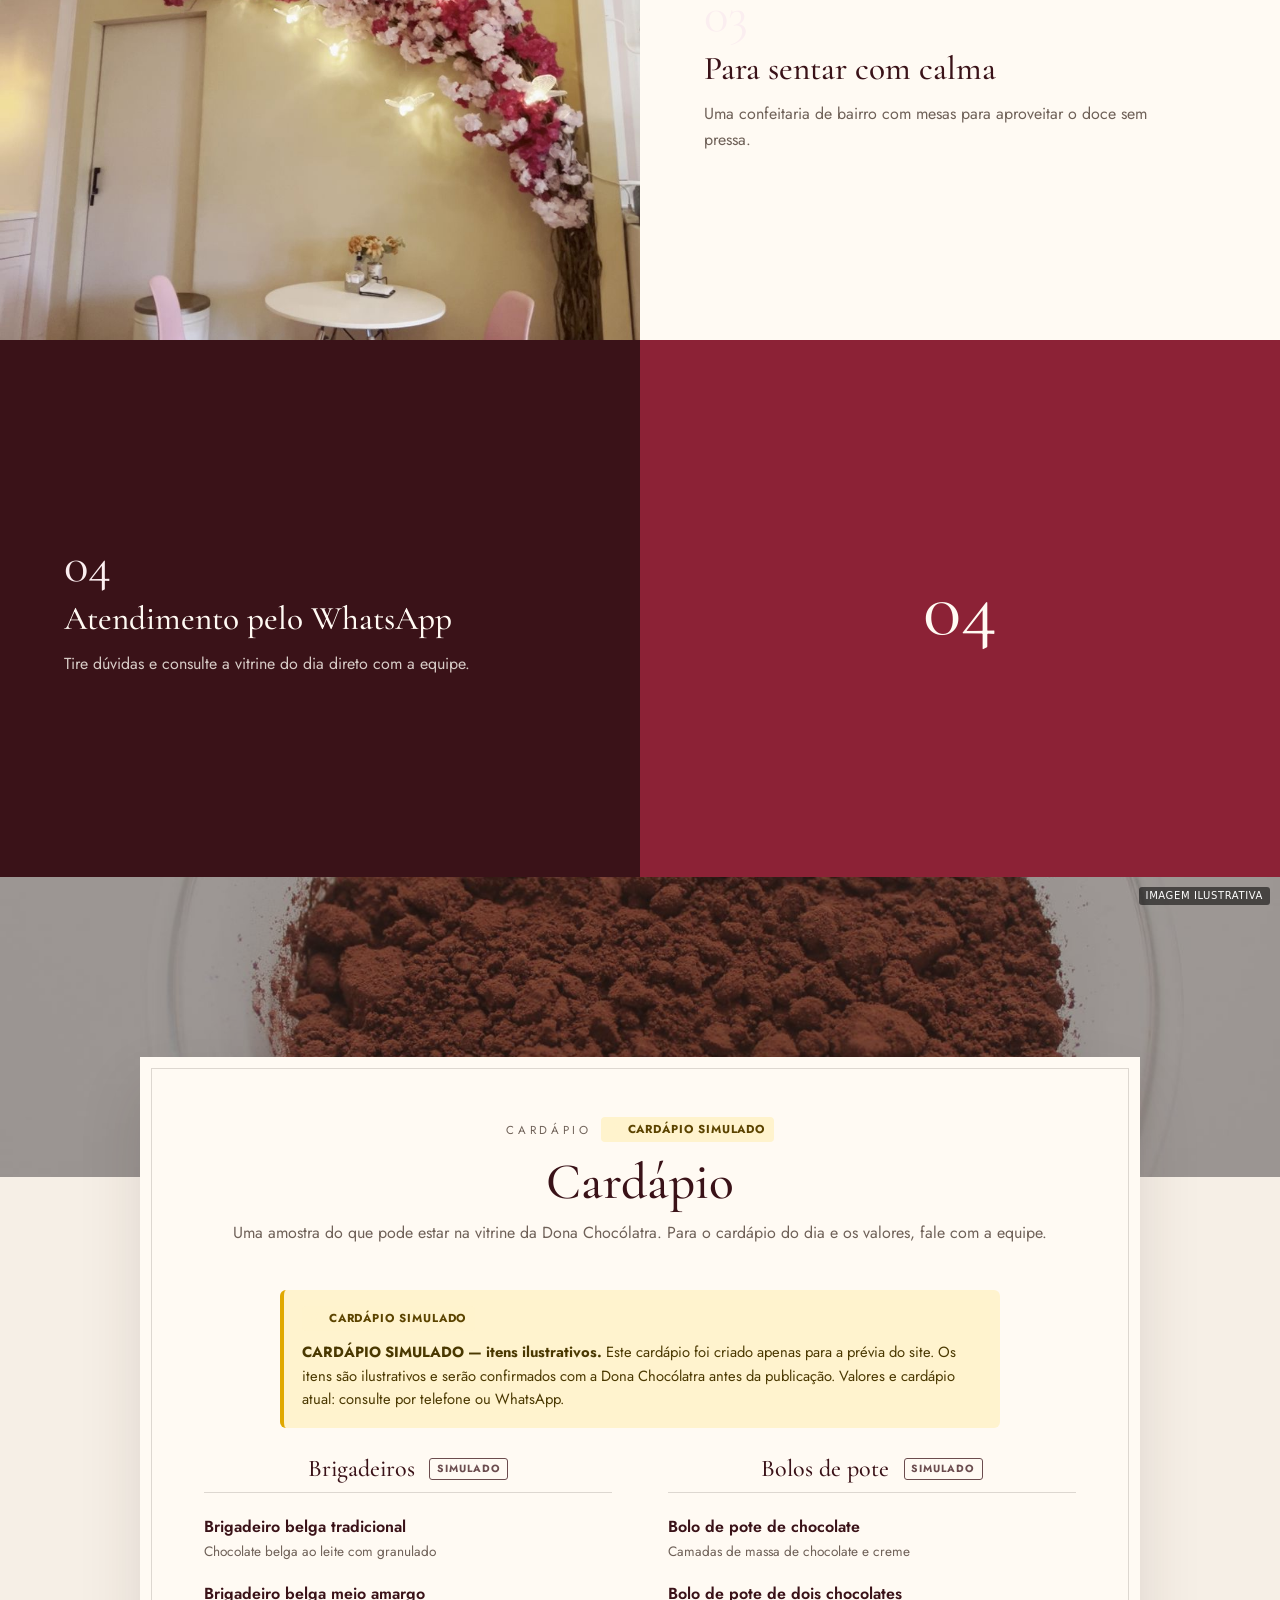
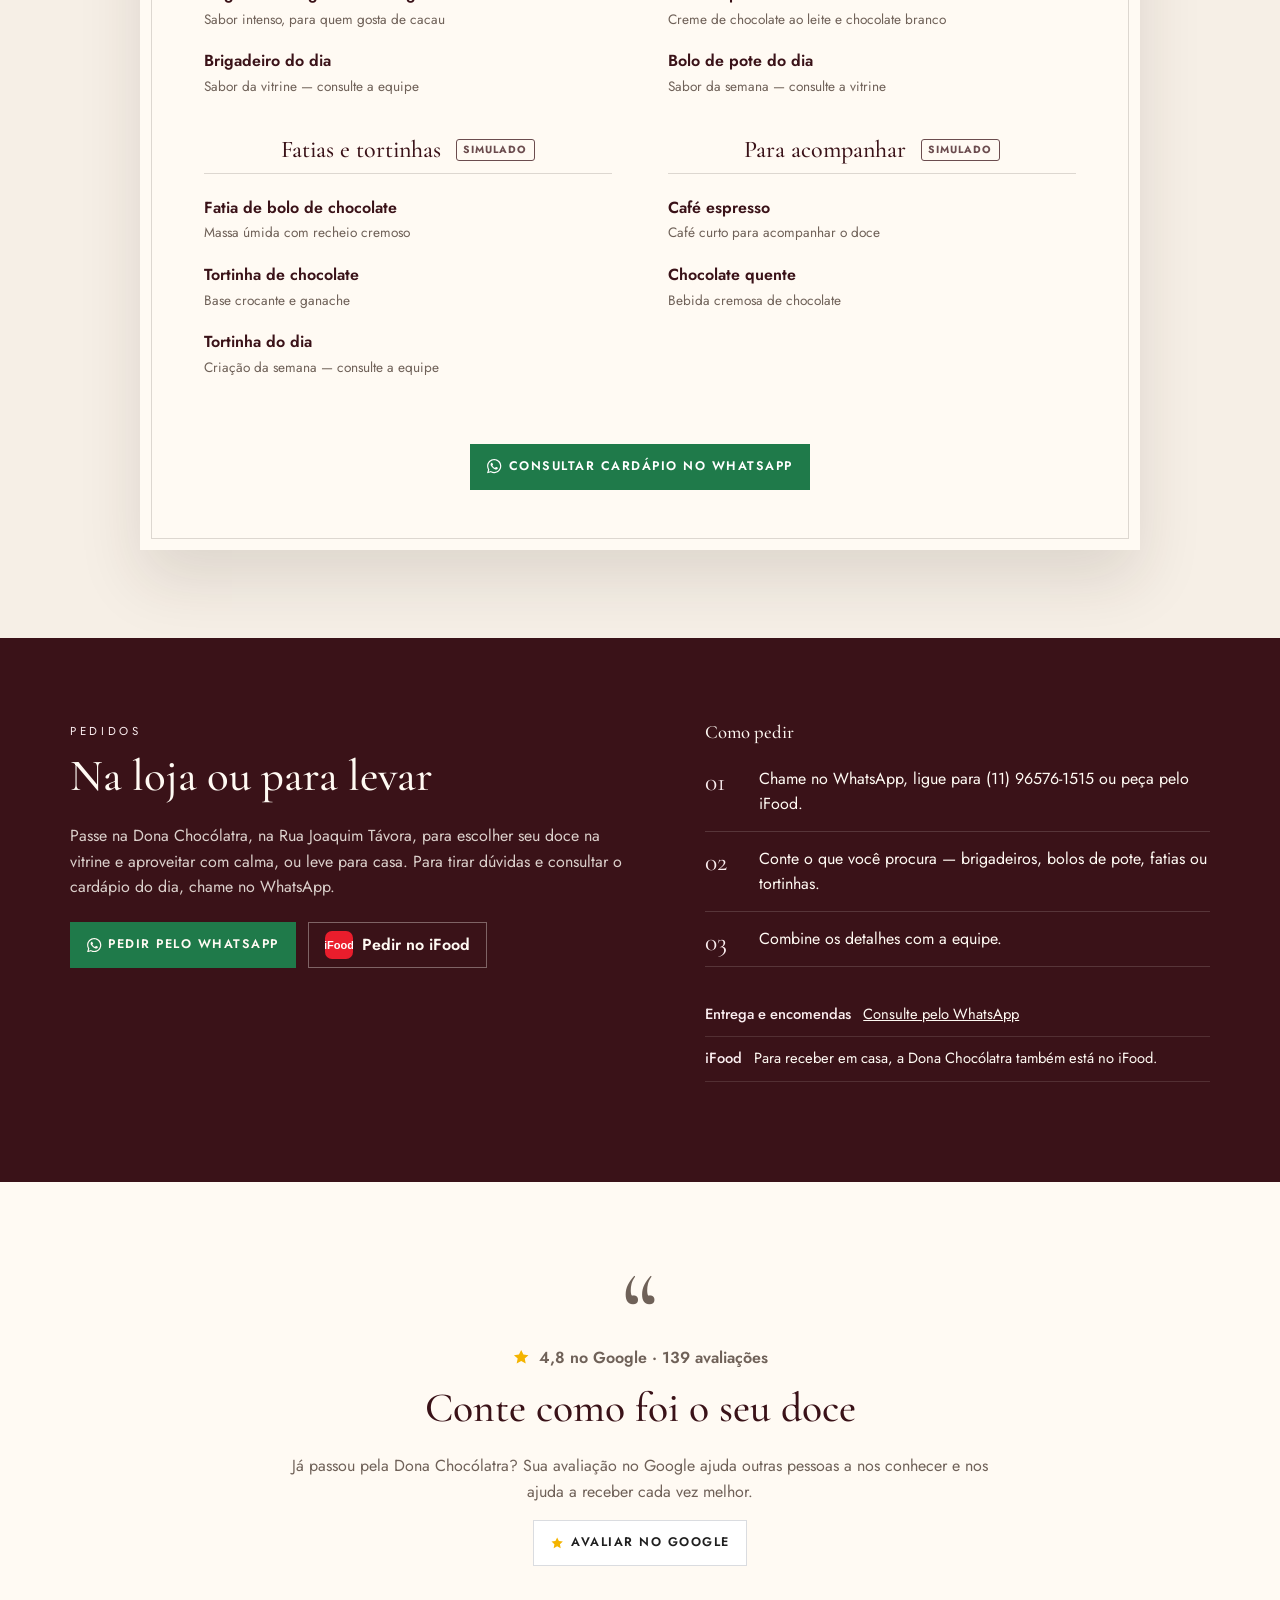
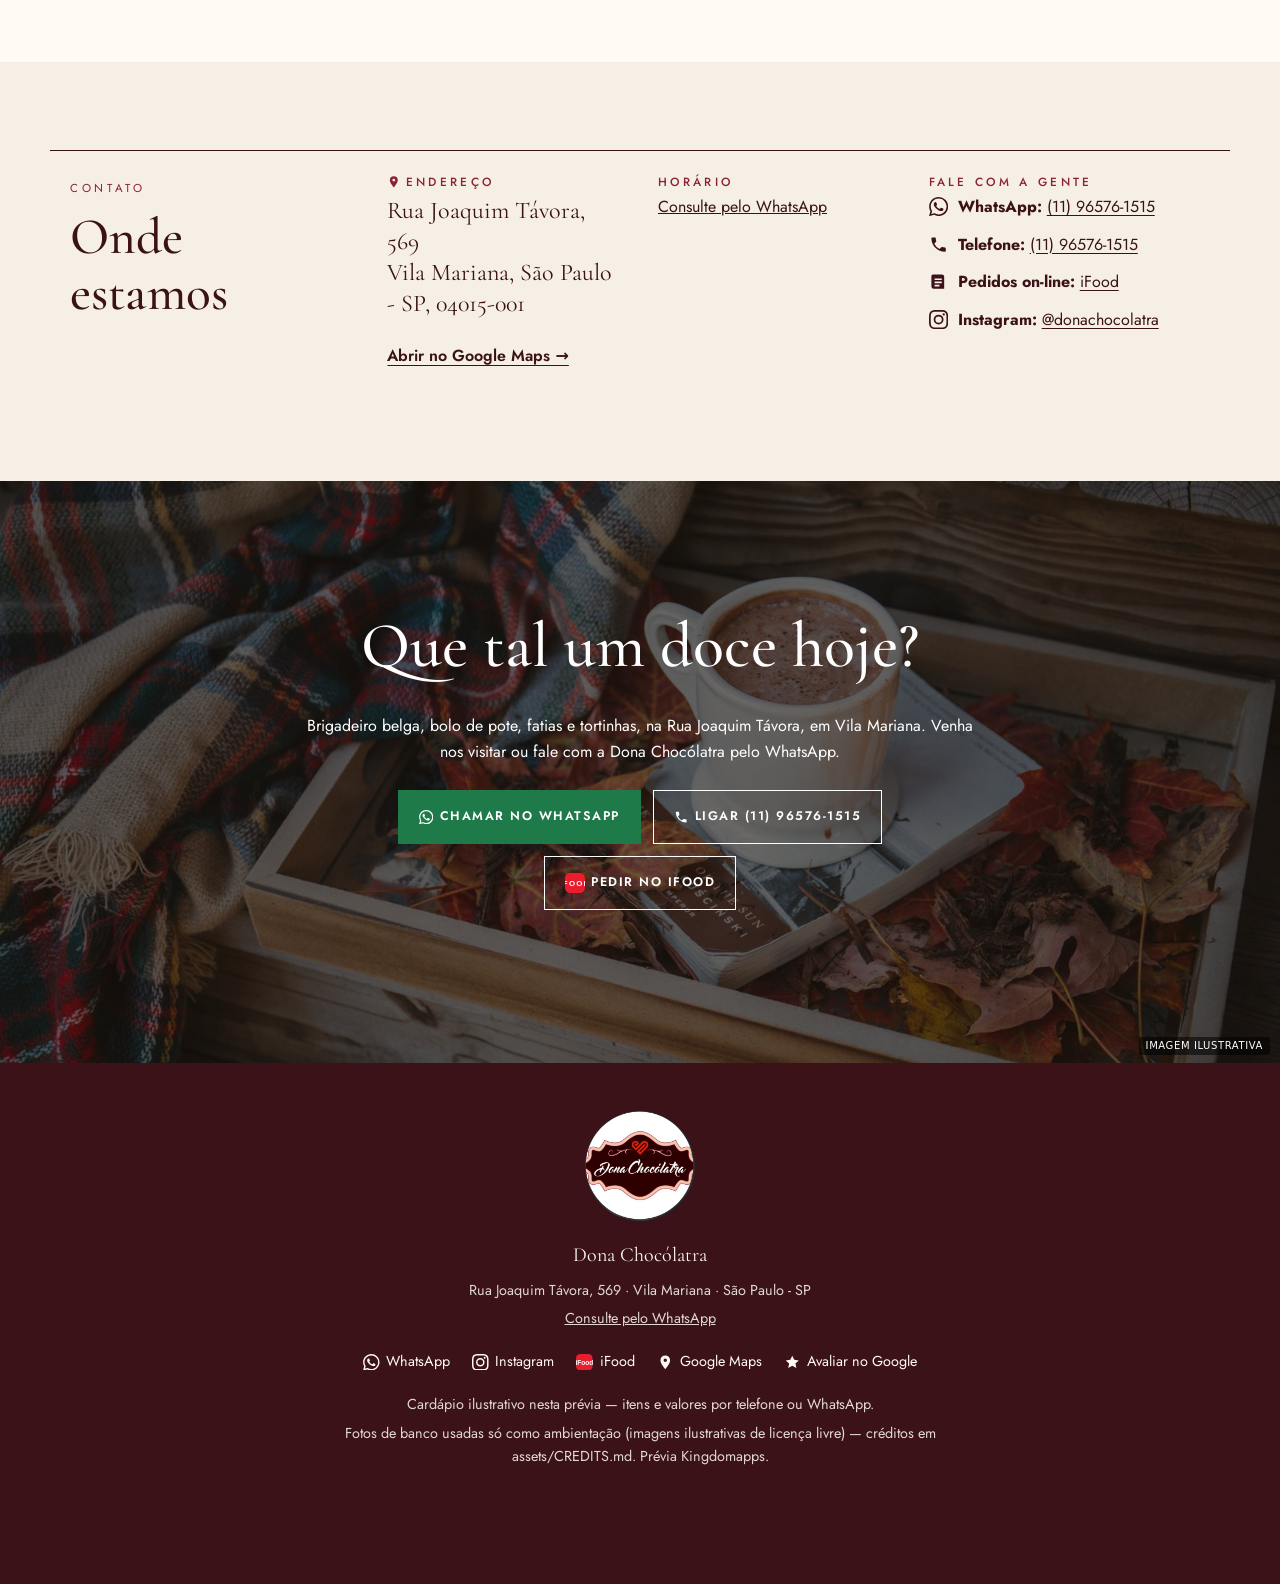
==== commit ce71d375: "publish: Dona Chocólatra — 2 estruturas de layout (copy.md)" ====
--- a/v1/index.html
+++ b/v1/index.html
@@ -22,7 +22,7 @@
   <div class="wrap header-inner">
     <a class="brand" href="#topo" aria-label="Dona Chocólatra — início"><img class="brand-logo" src="../assets/img/logo.jpg" width="400" height="400" alt="Logotipo Dona Chocólatra — placa vinho com coração vermelho e nome em letra cursiva" /><span class="brand-word">Dona Chocólatra</span></a>
     <nav class="site-nav" id="site-nav" aria-label="Principal"><ul><li><a href="#sobre">Sobre</a></li><li><a href="#cardapio">Cardápio</a></li><li><a href="#entrega">Pedidos</a></li><li><a href="#contato">Contato</a></li><li class="nav-ifood"><a href="https://www.ifood.com.br/delivery/sao-paulo-sp/dona-chocolatra---doces-vila-mariana/298e9577-3425-4cb9-b59a-ba75bb12e1cf" target="_blank" rel="noopener"><svg viewBox="0 0 24 24" aria-hidden="true" focusable="false"><rect width="24" height="24" rx="6" fill="#ea1d2c"/><text x="12" y="15.6" text-anchor="middle" font-family="Arial,Helvetica,sans-serif" font-weight="700" font-size="9.5" fill="#fff">iFood</text></svg><span>iFood</span></a></li></ul></nav>
-    <a class="btn btn-wa btn-sm header-cta" href="https://wa.me/5511965761515?text=Ol%C3%A1%21%20Vim%20pelo%20site%20da%20Dona%20Choc%C3%B3latra%20e%20gostaria%20de%20mais%20informa%C3%A7%C3%B5es." target="_blank" rel="noopener"><svg viewBox="0 0 24 24" aria-hidden="true" focusable="false"><path fill="currentColor" d="M17.47 14.38c-.3-.15-1.76-.87-2.03-.97-.27-.1-.47-.15-.67.15-.2.3-.77.97-.94 1.16-.17.2-.35.22-.64.07-.3-.15-1.26-.46-2.39-1.47-.88-.79-1.48-1.76-1.65-2.06-.17-.3-.02-.46.13-.6.13-.14.3-.35.45-.52.15-.17.2-.3.3-.5.1-.2.05-.37-.03-.52-.07-.15-.67-1.61-.92-2.2-.24-.58-.49-.5-.67-.51h-.57c-.2 0-.52.07-.8.37-.27.3-1.04 1.02-1.04 2.48s1.07 2.88 1.21 3.07c.15.2 2.1 3.2 5.08 4.49.71.31 1.26.49 1.7.63.71.22 1.36.19 1.87.12.57-.09 1.76-.72 2-1.41.25-.7.25-1.29.18-1.41-.08-.13-.27-.2-.57-.35zM12.05 21.78a9.87 9.87 0 0 1-5.03-1.38l-.36-.21-3.74.98 1-3.65-.24-.37a9.86 9.86 0 0 1-1.51-5.26c0-5.45 4.44-9.88 9.89-9.88 2.64 0 5.12 1.03 6.99 2.9a9.83 9.83 0 0 1 2.89 6.99c0 5.45-4.44 9.88-9.89 9.88zm8.41-18.3A11.82 11.82 0 0 0 12.05 0C5.5 0 .16 5.34.16 11.89c0 2.1.55 4.14 1.59 5.95L.06 24l6.3-1.65a11.88 11.88 0 0 0 5.69 1.45c6.55 0 11.89-5.34 11.89-11.89 0-3.18-1.24-6.17-3.48-8.41z"/></svg><span>WhatsApp</span></a>
+    <a class="btn btn-wa btn-sm header-cta" href="https://wa.me/5511965761515?text=Ol%C3%A1%21%20Vim%20pelo%20site%20da%20Dona%20Choc%C3%B3latra%20e%20gostaria%20de%20mais%20informa%C3%A7%C3%B5es." target="_blank" rel="noopener"><svg viewBox="0 0 24 24" aria-hidden="true" focusable="false"><path fill="currentColor" d="M17.47 14.38c-.3-.15-1.76-.87-2.03-.97-.27-.1-.47-.15-.67.15-.2.3-.77.97-.94 1.16-.17.2-.35.22-.64.07-.3-.15-1.26-.46-2.39-1.47-.88-.79-1.48-1.76-1.65-2.06-.17-.3-.02-.46.13-.6.13-.14.3-.35.45-.52.15-.17.2-.3.3-.5.1-.2.05-.37-.03-.52-.07-.15-.67-1.61-.92-2.2-.24-.58-.49-.5-.67-.51h-.57c-.2 0-.52.07-.8.37-.27.3-1.04 1.02-1.04 2.48s1.07 2.88 1.21 3.07c.15.2 2.1 3.2 5.08 4.49.71.31 1.26.49 1.7.63.71.22 1.36.19 1.87.12.57-.09 1.76-.72 2-1.41.25-.7.25-1.29.18-1.41-.08-.13-.27-.2-.57-.35zM12.05 21.78a9.87 9.87 0 0 1-5.03-1.38l-.36-.21-3.74.98 1-3.65-.24-.37a9.86 9.86 0 0 1-1.51-5.26c0-5.45 4.44-9.88 9.89-9.88 2.64 0 5.12 1.03 6.99 2.9a9.83 9.83 0 0 1 2.89 6.99c0 5.45-4.44 9.88-9.89 9.88zm8.41-18.3A11.82 11.82 0 0 0 12.05 0C5.5 0 .16 5.34.16 11.89c0 2.1.55 4.14 1.59 5.95L.06 24l6.3-1.65a11.88 11.88 0 0 0 5.69 1.45c6.55 0 11.89-5.34 11.89-11.89 0-3.18-1.24-6.17-3.48-8.41z"/></svg><span>Pedir pelo WhatsApp</span></a>
     <button class="nav-toggle" type="button" aria-expanded="false" aria-controls="site-nav"><span class="sr-only">Abrir menu</span><span class="bars" aria-hidden="true"></span></button>
   </div>
 </header>
@@ -65,8 +65,8 @@
 </section>
 <section class="e1-orders" id="entrega" aria-labelledby="ent-title">
   <div class="wrap e1-orders-grid">
-    <div><p class="e1-kicker">Pedidos</p><h2 id="ent-title">Na loja ou para levar</h2><p>Passe na Dona Chocólatra, na Rua Joaquim Távora, para escolher seu doce na vitrine e aproveitar com calma, ou leve para casa. Para tirar dúvidas e consultar o cardápio do dia, chame no WhatsApp.</p><div class="order-links"><a class="btn btn-wa" href="https://wa.me/5511965761515?text=Ol%C3%A1%21%20Vim%20pelo%20site%20da%20Dona%20Choc%C3%B3latra%20e%20gostaria%20de%20mais%20informa%C3%A7%C3%B5es." target="_blank" rel="noopener"><svg viewBox="0 0 24 24" aria-hidden="true" focusable="false"><path fill="currentColor" d="M17.47 14.38c-.3-.15-1.76-.87-2.03-.97-.27-.1-.47-.15-.67.15-.2.3-.77.97-.94 1.16-.17.2-.35.22-.64.07-.3-.15-1.26-.46-2.39-1.47-.88-.79-1.48-1.76-1.65-2.06-.17-.3-.02-.46.13-.6.13-.14.3-.35.45-.52.15-.17.2-.3.3-.5.1-.2.05-.37-.03-.52-.07-.15-.67-1.61-.92-2.2-.24-.58-.49-.5-.67-.51h-.57c-.2 0-.52.07-.8.37-.27.3-1.04 1.02-1.04 2.48s1.07 2.88 1.21 3.07c.15.2 2.1 3.2 5.08 4.49.71.31 1.26.49 1.7.63.71.22 1.36.19 1.87.12.57-.09 1.76-.72 2-1.41.25-.7.25-1.29.18-1.41-.08-.13-.27-.2-.57-.35zM12.05 21.78a9.87 9.87 0 0 1-5.03-1.38l-.36-.21-3.74.98 1-3.65-.24-.37a9.86 9.86 0 0 1-1.51-5.26c0-5.45 4.44-9.88 9.89-9.88 2.64 0 5.12 1.03 6.99 2.9a9.83 9.83 0 0 1 2.89 6.99c0 5.45-4.44 9.88-9.89 9.88zm8.41-18.3A11.82 11.82 0 0 0 12.05 0C5.5 0 .16 5.34.16 11.89c0 2.1.55 4.14 1.59 5.95L.06 24l6.3-1.65a11.88 11.88 0 0 0 5.69 1.45c6.55 0 11.89-5.34 11.89-11.89 0-3.18-1.24-6.17-3.48-8.41z"/></svg><span>WhatsApp</span></a><a class="app-link app-ifood" href="https://www.ifood.com.br/delivery/sao-paulo-sp/dona-chocolatra---doces-vila-mariana/298e9577-3425-4cb9-b59a-ba75bb12e1cf" target="_blank" rel="noopener"><svg viewBox="0 0 24 24" aria-hidden="true" focusable="false"><rect width="24" height="24" rx="6" fill="#ea1d2c"/><text x="12" y="15.6" text-anchor="middle" font-family="Arial,Helvetica,sans-serif" font-weight="700" font-size="9.5" fill="#fff">iFood</text></svg><span>Pedir pelo iFood</span></a></div></div>
-    <div><h3>Como pedir</h3><ol class="e1-steps"><li>Chame no WhatsApp ou ligue para (11) 96576-1515.</li><li>Conte o que você procura — brigadeiros, bolos de pote, fatias ou tortinhas.</li><li>Combine os detalhes com a equipe.</li></ol><dl class="e1-kv"><div><dt>Entrega e encomendas</dt><dd><a href="https://wa.me/5511965761515?text=Ol%C3%A1%21%20Vim%20pelo%20site%20da%20Dona%20Choc%C3%B3latra%20e%20gostaria%20de%20mais%20informa%C3%A7%C3%B5es." target="_blank" rel="noopener">Consulte pelo WhatsApp</a></dd></div></dl></div>
+    <div><p class="e1-kicker">Pedidos</p><h2 id="ent-title">Na loja ou para levar</h2><p>Passe na Dona Chocólatra, na Rua Joaquim Távora, para escolher seu doce na vitrine e aproveitar com calma, ou leve para casa. Para tirar dúvidas e consultar o cardápio do dia, chame no WhatsApp.</p><div class="order-links"><a class="btn btn-wa" href="https://wa.me/5511965761515?text=Ol%C3%A1%21%20Vim%20pelo%20site%20da%20Dona%20Choc%C3%B3latra%20e%20gostaria%20de%20mais%20informa%C3%A7%C3%B5es." target="_blank" rel="noopener"><svg viewBox="0 0 24 24" aria-hidden="true" focusable="false"><path fill="currentColor" d="M17.47 14.38c-.3-.15-1.76-.87-2.03-.97-.27-.1-.47-.15-.67.15-.2.3-.77.97-.94 1.16-.17.2-.35.22-.64.07-.3-.15-1.26-.46-2.39-1.47-.88-.79-1.48-1.76-1.65-2.06-.17-.3-.02-.46.13-.6.13-.14.3-.35.45-.52.15-.17.2-.3.3-.5.1-.2.05-.37-.03-.52-.07-.15-.67-1.61-.92-2.2-.24-.58-.49-.5-.67-.51h-.57c-.2 0-.52.07-.8.37-.27.3-1.04 1.02-1.04 2.48s1.07 2.88 1.21 3.07c.15.2 2.1 3.2 5.08 4.49.71.31 1.26.49 1.7.63.71.22 1.36.19 1.87.12.57-.09 1.76-.72 2-1.41.25-.7.25-1.29.18-1.41-.08-.13-.27-.2-.57-.35zM12.05 21.78a9.87 9.87 0 0 1-5.03-1.38l-.36-.21-3.74.98 1-3.65-.24-.37a9.86 9.86 0 0 1-1.51-5.26c0-5.45 4.44-9.88 9.89-9.88 2.64 0 5.12 1.03 6.99 2.9a9.83 9.83 0 0 1 2.89 6.99c0 5.45-4.44 9.88-9.89 9.88zm8.41-18.3A11.82 11.82 0 0 0 12.05 0C5.5 0 .16 5.34.16 11.89c0 2.1.55 4.14 1.59 5.95L.06 24l6.3-1.65a11.88 11.88 0 0 0 5.69 1.45c6.55 0 11.89-5.34 11.89-11.89 0-3.18-1.24-6.17-3.48-8.41z"/></svg><span>Pedir pelo WhatsApp</span></a><a class="app-link app-ifood" href="https://www.ifood.com.br/delivery/sao-paulo-sp/dona-chocolatra---doces-vila-mariana/298e9577-3425-4cb9-b59a-ba75bb12e1cf" target="_blank" rel="noopener"><svg viewBox="0 0 24 24" aria-hidden="true" focusable="false"><rect width="24" height="24" rx="6" fill="#ea1d2c"/><text x="12" y="15.6" text-anchor="middle" font-family="Arial,Helvetica,sans-serif" font-weight="700" font-size="9.5" fill="#fff">iFood</text></svg><span>Pedir no iFood</span></a></div></div>
+    <div><h3>Como pedir</h3><ol class="e1-steps"><li>Chame no WhatsApp, ligue para (11) 96576-1515 ou peça pelo iFood.</li><li>Conte o que você procura — brigadeiros, bolos de pote, fatias ou tortinhas.</li><li>Combine os detalhes com a equipe.</li></ol><dl class="e1-kv"><div><dt>Entrega e encomendas</dt><dd><a href="https://wa.me/5511965761515?text=Ol%C3%A1%21%20Vim%20pelo%20site%20da%20Dona%20Choc%C3%B3latra%20e%20gostaria%20de%20mais%20informa%C3%A7%C3%B5es." target="_blank" rel="noopener">Consulte pelo WhatsApp</a></dd></div><div><dt>iFood</dt><dd>Para receber em casa, a Dona Chocólatra também está no iFood.</dd></div></dl></div>
   </div>
 </section>
 <section class="e1-review" id="avaliar" aria-labelledby="av-title">
@@ -81,12 +81,12 @@
     <div class="e1-contact-head"><p class="e1-kicker">Contato</p><h2 id="ct-title">Onde estamos</h2></div>
     <div class="ct-card ct-addr"><h3><svg viewBox="0 0 24 24" aria-hidden="true" focusable="false"><path fill="currentColor" d="M12 2a7 7 0 0 0-7 7c0 5.25 7 13 7 13s7-7.75 7-13a7 7 0 0 0-7-7zm0 9.5a2.5 2.5 0 1 1 0-5 2.5 2.5 0 0 1 0 5z"/></svg><span>Endereço</span></h3><p>Rua Joaquim Távora, 569<br />Vila Mariana, São Paulo - SP, 04015-001</p><a class="text-link" href="https://www.google.com/maps/place/?q=place_id:ChIJ6TzaPtZbzpQRmnqxLxA_ln4" target="_blank" rel="noopener">Abrir no Google Maps →</a></div>
     <div class="ct-card ct-hours"><h3>Horário</h3><p><a href="https://wa.me/5511965761515?text=Ol%C3%A1%21%20Vim%20pelo%20site%20da%20Dona%20Choc%C3%B3latra%20e%20gostaria%20de%20mais%20informa%C3%A7%C3%B5es." target="_blank" rel="noopener">Consulte pelo WhatsApp</a></p></div>
-    <div class="ct-card"><h3>Fale com a gente</h3><ul class="ct-list"><li><svg viewBox="0 0 24 24" aria-hidden="true" focusable="false"><path fill="currentColor" d="M17.47 14.38c-.3-.15-1.76-.87-2.03-.97-.27-.1-.47-.15-.67.15-.2.3-.77.97-.94 1.16-.17.2-.35.22-.64.07-.3-.15-1.26-.46-2.39-1.47-.88-.79-1.48-1.76-1.65-2.06-.17-.3-.02-.46.13-.6.13-.14.3-.35.45-.52.15-.17.2-.3.3-.5.1-.2.05-.37-.03-.52-.07-.15-.67-1.61-.92-2.2-.24-.58-.49-.5-.67-.51h-.57c-.2 0-.52.07-.8.37-.27.3-1.04 1.02-1.04 2.48s1.07 2.88 1.21 3.07c.15.2 2.1 3.2 5.08 4.49.71.31 1.26.49 1.7.63.71.22 1.36.19 1.87.12.57-.09 1.76-.72 2-1.41.25-.7.25-1.29.18-1.41-.08-.13-.27-.2-.57-.35zM12.05 21.78a9.87 9.87 0 0 1-5.03-1.38l-.36-.21-3.74.98 1-3.65-.24-.37a9.86 9.86 0 0 1-1.51-5.26c0-5.45 4.44-9.88 9.89-9.88 2.64 0 5.12 1.03 6.99 2.9a9.83 9.83 0 0 1 2.89 6.99c0 5.45-4.44 9.88-9.89 9.88zm8.41-18.3A11.82 11.82 0 0 0 12.05 0C5.5 0 .16 5.34.16 11.89c0 2.1.55 4.14 1.59 5.95L.06 24l6.3-1.65a11.88 11.88 0 0 0 5.69 1.45c6.55 0 11.89-5.34 11.89-11.89 0-3.18-1.24-6.17-3.48-8.41z"/></svg><span><strong>WhatsApp:</strong> <a href="https://wa.me/5511965761515?text=Ol%C3%A1%21%20Vim%20pelo%20site%20da%20Dona%20Choc%C3%B3latra%20e%20gostaria%20de%20mais%20informa%C3%A7%C3%B5es." target="_blank" rel="noopener">(11) 96576-1515</a></span></li><li><svg viewBox="0 0 24 24" aria-hidden="true" focusable="false"><path fill="currentColor" d="M6.6 10.8a15.1 15.1 0 0 0 6.6 6.6l2.2-2.2a1 1 0 0 1 1-.25 11.4 11.4 0 0 0 3.6.57 1 1 0 0 1 1 1V20a1 1 0 0 1-1 1A17 17 0 0 1 3 4a1 1 0 0 1 1-1h3.5a1 1 0 0 1 1 1c0 1.25.2 2.45.57 3.57a1 1 0 0 1-.25 1z"/></svg><span><strong>Telefone:</strong> <a href="tel:+5511965761515">(11) 96576-1515</a></span></li><li><svg viewBox="0 0 24 24" aria-hidden="true" focusable="false"><path fill="currentColor" d="M12 2.2c3.2 0 3.58.01 4.85.07 3.25.15 4.77 1.69 4.92 4.92.06 1.27.07 1.65.07 4.85s-.01 3.58-.07 4.85c-.15 3.23-1.66 4.77-4.92 4.92-1.27.06-1.65.07-4.85.07s-3.58-.01-4.85-.07c-3.26-.15-4.77-1.7-4.92-4.92C2.17 15.58 2.16 15.2 2.16 12s.01-3.58.07-4.85C2.38 3.92 3.9 2.38 7.15 2.23 8.42 2.17 8.8 2.16 12 2.16zM12 0C8.74 0 8.33.01 7.05.07 2.7.27.27 2.69.07 7.05.01 8.33 0 8.74 0 12s.01 3.67.07 4.95c.2 4.36 2.62 6.78 6.98 6.98C8.33 23.99 8.74 24 12 24s3.67-.01 4.95-.07c4.35-.2 6.78-2.62 6.98-6.98.06-1.28.07-1.69.07-4.95s-.01-3.67-.07-4.95c-.2-4.35-2.62-6.78-6.98-6.98C15.67.01 15.26 0 12 0zm0 5.84a6.16 6.16 0 1 0 0 12.32 6.16 6.16 0 0 0 0-12.32zM12 16a4 4 0 1 1 0-8 4 4 0 0 1 0 8zm6.4-11.85a1.44 1.44 0 1 0 0 2.88 1.44 1.44 0 0 0 0-2.88z"/></svg><span><strong>Instagram:</strong> <a href="https://instagram.com/donachocolatra" target="_blank" rel="noopener">@donachocolatra</a></span></li><li><svg viewBox="0 0 24 24" aria-hidden="true" focusable="false"><rect width="24" height="24" rx="6" fill="#ea1d2c"/><text x="12" y="15.6" text-anchor="middle" font-family="Arial,Helvetica,sans-serif" font-weight="700" font-size="9.5" fill="#fff">iFood</text></svg><span><strong>iFood:</strong> <a href="https://www.ifood.com.br/delivery/sao-paulo-sp/dona-chocolatra---doces-vila-mariana/298e9577-3425-4cb9-b59a-ba75bb12e1cf" target="_blank" rel="noopener">Ver loja no iFood</a></span></li></ul></div>
+    <div class="ct-card"><h3>Fale com a gente</h3><ul class="ct-list"><li><svg viewBox="0 0 24 24" aria-hidden="true" focusable="false"><path fill="currentColor" d="M17.47 14.38c-.3-.15-1.76-.87-2.03-.97-.27-.1-.47-.15-.67.15-.2.3-.77.97-.94 1.16-.17.2-.35.22-.64.07-.3-.15-1.26-.46-2.39-1.47-.88-.79-1.48-1.76-1.65-2.06-.17-.3-.02-.46.13-.6.13-.14.3-.35.45-.52.15-.17.2-.3.3-.5.1-.2.05-.37-.03-.52-.07-.15-.67-1.61-.92-2.2-.24-.58-.49-.5-.67-.51h-.57c-.2 0-.52.07-.8.37-.27.3-1.04 1.02-1.04 2.48s1.07 2.88 1.21 3.07c.15.2 2.1 3.2 5.08 4.49.71.31 1.26.49 1.7.63.71.22 1.36.19 1.87.12.57-.09 1.76-.72 2-1.41.25-.7.25-1.29.18-1.41-.08-.13-.27-.2-.57-.35zM12.05 21.78a9.87 9.87 0 0 1-5.03-1.38l-.36-.21-3.74.98 1-3.65-.24-.37a9.86 9.86 0 0 1-1.51-5.26c0-5.45 4.44-9.88 9.89-9.88 2.64 0 5.12 1.03 6.99 2.9a9.83 9.83 0 0 1 2.89 6.99c0 5.45-4.44 9.88-9.89 9.88zm8.41-18.3A11.82 11.82 0 0 0 12.05 0C5.5 0 .16 5.34.16 11.89c0 2.1.55 4.14 1.59 5.95L.06 24l6.3-1.65a11.88 11.88 0 0 0 5.69 1.45c6.55 0 11.89-5.34 11.89-11.89 0-3.18-1.24-6.17-3.48-8.41z"/></svg><span><strong>WhatsApp:</strong> <a href="https://wa.me/5511965761515?text=Ol%C3%A1%21%20Vim%20pelo%20site%20da%20Dona%20Choc%C3%B3latra%20e%20gostaria%20de%20mais%20informa%C3%A7%C3%B5es." target="_blank" rel="noopener">(11) 96576-1515</a></span></li><li><svg viewBox="0 0 24 24" aria-hidden="true" focusable="false"><path fill="currentColor" d="M6.6 10.8a15.1 15.1 0 0 0 6.6 6.6l2.2-2.2a1 1 0 0 1 1-.25 11.4 11.4 0 0 0 3.6.57 1 1 0 0 1 1 1V20a1 1 0 0 1-1 1A17 17 0 0 1 3 4a1 1 0 0 1 1-1h3.5a1 1 0 0 1 1 1c0 1.25.2 2.45.57 3.57a1 1 0 0 1-.25 1z"/></svg><span><strong>Telefone:</strong> <a href="tel:+5511965761515">(11) 96576-1515</a></span></li><li><svg viewBox="0 0 24 24" aria-hidden="true" focusable="false"><path fill="currentColor" d="M5 3h11a3 3 0 0 1 3 3v15H6a3 3 0 0 1-3-3V5a2 2 0 0 1 2-2zm2 5v2h9V8H7zm0 4v2h9v-2H7zm0 4v2h6v-2H7z"/></svg><span><strong>Pedidos on-line:</strong> <a href="https://www.ifood.com.br/delivery/sao-paulo-sp/dona-chocolatra---doces-vila-mariana/298e9577-3425-4cb9-b59a-ba75bb12e1cf" target="_blank" rel="noopener">iFood</a></span></li><li><svg viewBox="0 0 24 24" aria-hidden="true" focusable="false"><path fill="currentColor" d="M12 2.2c3.2 0 3.58.01 4.85.07 3.25.15 4.77 1.69 4.92 4.92.06 1.27.07 1.65.07 4.85s-.01 3.58-.07 4.85c-.15 3.23-1.66 4.77-4.92 4.92-1.27.06-1.65.07-4.85.07s-3.58-.01-4.85-.07c-3.26-.15-4.77-1.7-4.92-4.92C2.17 15.58 2.16 15.2 2.16 12s.01-3.58.07-4.85C2.38 3.92 3.9 2.38 7.15 2.23 8.42 2.17 8.8 2.16 12 2.16zM12 0C8.74 0 8.33.01 7.05.07 2.7.27.27 2.69.07 7.05.01 8.33 0 8.74 0 12s.01 3.67.07 4.95c.2 4.36 2.62 6.78 6.98 6.98C8.33 23.99 8.74 24 12 24s3.67-.01 4.95-.07c4.35-.2 6.78-2.62 6.98-6.98.06-1.28.07-1.69.07-4.95s-.01-3.67-.07-4.95c-.2-4.35-2.62-6.78-6.98-6.98C15.67.01 15.26 0 12 0zm0 5.84a6.16 6.16 0 1 0 0 12.32 6.16 6.16 0 0 0 0-12.32zM12 16a4 4 0 1 1 0-8 4 4 0 0 1 0 8zm6.4-11.85a1.44 1.44 0 1 0 0 2.88 1.44 1.44 0 0 0 0-2.88z"/></svg><span><strong>Instagram:</strong> <a href="https://instagram.com/donachocolatra" target="_blank" rel="noopener">@donachocolatra</a></span></li></ul></div>
   </div>
 </section>
 <section class="e1-cta cta-final" id="cta-final" aria-labelledby="cta-title">
   <div class="amb amb-cta" style="--amb:url('../assets/img/ambiente-hot-chocolate.jpg')" aria-hidden="true"><span class="amb-tag">Imagem ilustrativa</span></div>
-  <div class="e1-cta-inner"><h2 id="cta-title">Que tal um doce hoje?</h2><p>Brigadeiro belga, bolo de pote, fatias e tortinhas, na Rua Joaquim Távora, em Vila Mariana. Venha nos visitar ou fale com a Dona Chocólatra pelo WhatsApp.</p><div class="hero-ctas"><a class="btn btn-wa btn-lg" href="https://wa.me/5511965761515?text=Ol%C3%A1%21%20Vim%20pelo%20site%20da%20Dona%20Choc%C3%B3latra%20e%20gostaria%20de%20mais%20informa%C3%A7%C3%B5es." target="_blank" rel="noopener"><svg viewBox="0 0 24 24" aria-hidden="true" focusable="false"><path fill="currentColor" d="M17.47 14.38c-.3-.15-1.76-.87-2.03-.97-.27-.1-.47-.15-.67.15-.2.3-.77.97-.94 1.16-.17.2-.35.22-.64.07-.3-.15-1.26-.46-2.39-1.47-.88-.79-1.48-1.76-1.65-2.06-.17-.3-.02-.46.13-.6.13-.14.3-.35.45-.52.15-.17.2-.3.3-.5.1-.2.05-.37-.03-.52-.07-.15-.67-1.61-.92-2.2-.24-.58-.49-.5-.67-.51h-.57c-.2 0-.52.07-.8.37-.27.3-1.04 1.02-1.04 2.48s1.07 2.88 1.21 3.07c.15.2 2.1 3.2 5.08 4.49.71.31 1.26.49 1.7.63.71.22 1.36.19 1.87.12.57-.09 1.76-.72 2-1.41.25-.7.25-1.29.18-1.41-.08-.13-.27-.2-.57-.35zM12.05 21.78a9.87 9.87 0 0 1-5.03-1.38l-.36-.21-3.74.98 1-3.65-.24-.37a9.86 9.86 0 0 1-1.51-5.26c0-5.45 4.44-9.88 9.89-9.88 2.64 0 5.12 1.03 6.99 2.9a9.83 9.83 0 0 1 2.89 6.99c0 5.45-4.44 9.88-9.89 9.88zm8.41-18.3A11.82 11.82 0 0 0 12.05 0C5.5 0 .16 5.34.16 11.89c0 2.1.55 4.14 1.59 5.95L.06 24l6.3-1.65a11.88 11.88 0 0 0 5.69 1.45c6.55 0 11.89-5.34 11.89-11.89 0-3.18-1.24-6.17-3.48-8.41z"/></svg><span>Chamar no WhatsApp</span></a><a class="btn btn-ghost btn-lg btn-ifood" href="https://www.ifood.com.br/delivery/sao-paulo-sp/dona-chocolatra---doces-vila-mariana/298e9577-3425-4cb9-b59a-ba75bb12e1cf" target="_blank" rel="noopener"><svg viewBox="0 0 24 24" aria-hidden="true" focusable="false"><rect width="24" height="24" rx="6" fill="#ea1d2c"/><text x="12" y="15.6" text-anchor="middle" font-family="Arial,Helvetica,sans-serif" font-weight="700" font-size="9.5" fill="#fff">iFood</text></svg><span>Pedir pelo iFood</span></a></div></div>
+  <div class="e1-cta-inner"><h2 id="cta-title">Que tal um doce hoje?</h2><p>Brigadeiro belga, bolo de pote, fatias e tortinhas, na Rua Joaquim Távora, em Vila Mariana. Venha nos visitar ou fale com a Dona Chocólatra pelo WhatsApp.</p><div class="hero-ctas"><a class="btn btn-wa btn-lg" href="https://wa.me/5511965761515?text=Ol%C3%A1%21%20Vim%20pelo%20site%20da%20Dona%20Choc%C3%B3latra%20e%20gostaria%20de%20mais%20informa%C3%A7%C3%B5es." target="_blank" rel="noopener"><svg viewBox="0 0 24 24" aria-hidden="true" focusable="false"><path fill="currentColor" d="M17.47 14.38c-.3-.15-1.76-.87-2.03-.97-.27-.1-.47-.15-.67.15-.2.3-.77.97-.94 1.16-.17.2-.35.22-.64.07-.3-.15-1.26-.46-2.39-1.47-.88-.79-1.48-1.76-1.65-2.06-.17-.3-.02-.46.13-.6.13-.14.3-.35.45-.52.15-.17.2-.3.3-.5.1-.2.05-.37-.03-.52-.07-.15-.67-1.61-.92-2.2-.24-.58-.49-.5-.67-.51h-.57c-.2 0-.52.07-.8.37-.27.3-1.04 1.02-1.04 2.48s1.07 2.88 1.21 3.07c.15.2 2.1 3.2 5.08 4.49.71.31 1.26.49 1.7.63.71.22 1.36.19 1.87.12.57-.09 1.76-.72 2-1.41.25-.7.25-1.29.18-1.41-.08-.13-.27-.2-.57-.35zM12.05 21.78a9.87 9.87 0 0 1-5.03-1.38l-.36-.21-3.74.98 1-3.65-.24-.37a9.86 9.86 0 0 1-1.51-5.26c0-5.45 4.44-9.88 9.89-9.88 2.64 0 5.12 1.03 6.99 2.9a9.83 9.83 0 0 1 2.89 6.99c0 5.45-4.44 9.88-9.89 9.88zm8.41-18.3A11.82 11.82 0 0 0 12.05 0C5.5 0 .16 5.34.16 11.89c0 2.1.55 4.14 1.59 5.95L.06 24l6.3-1.65a11.88 11.88 0 0 0 5.69 1.45c6.55 0 11.89-5.34 11.89-11.89 0-3.18-1.24-6.17-3.48-8.41z"/></svg><span>Chamar no WhatsApp</span></a><a class="btn btn-ghost btn-lg" href="tel:+5511965761515"><svg viewBox="0 0 24 24" aria-hidden="true" focusable="false"><path fill="currentColor" d="M6.6 10.8a15.1 15.1 0 0 0 6.6 6.6l2.2-2.2a1 1 0 0 1 1-.25 11.4 11.4 0 0 0 3.6.57 1 1 0 0 1 1 1V20a1 1 0 0 1-1 1A17 17 0 0 1 3 4a1 1 0 0 1 1-1h3.5a1 1 0 0 1 1 1c0 1.25.2 2.45.57 3.57a1 1 0 0 1-.25 1z"/></svg><span>Ligar (11) 96576-1515</span></a><a class="btn btn-ghost btn-lg btn-ifood" href="https://www.ifood.com.br/delivery/sao-paulo-sp/dona-chocolatra---doces-vila-mariana/298e9577-3425-4cb9-b59a-ba75bb12e1cf" target="_blank" rel="noopener" aria-label="Pedir na Dona Chocólatra pelo iFood"><svg viewBox="0 0 24 24" aria-hidden="true" focusable="false"><rect width="24" height="24" rx="6" fill="#ea1d2c"/><text x="12" y="15.6" text-anchor="middle" font-family="Arial,Helvetica,sans-serif" font-weight="700" font-size="9.5" fill="#fff">iFood</text></svg><span>Pedir no iFood</span></a></div></div>
 </section>
 </main>
 <footer class="site-footer e1-footer">
